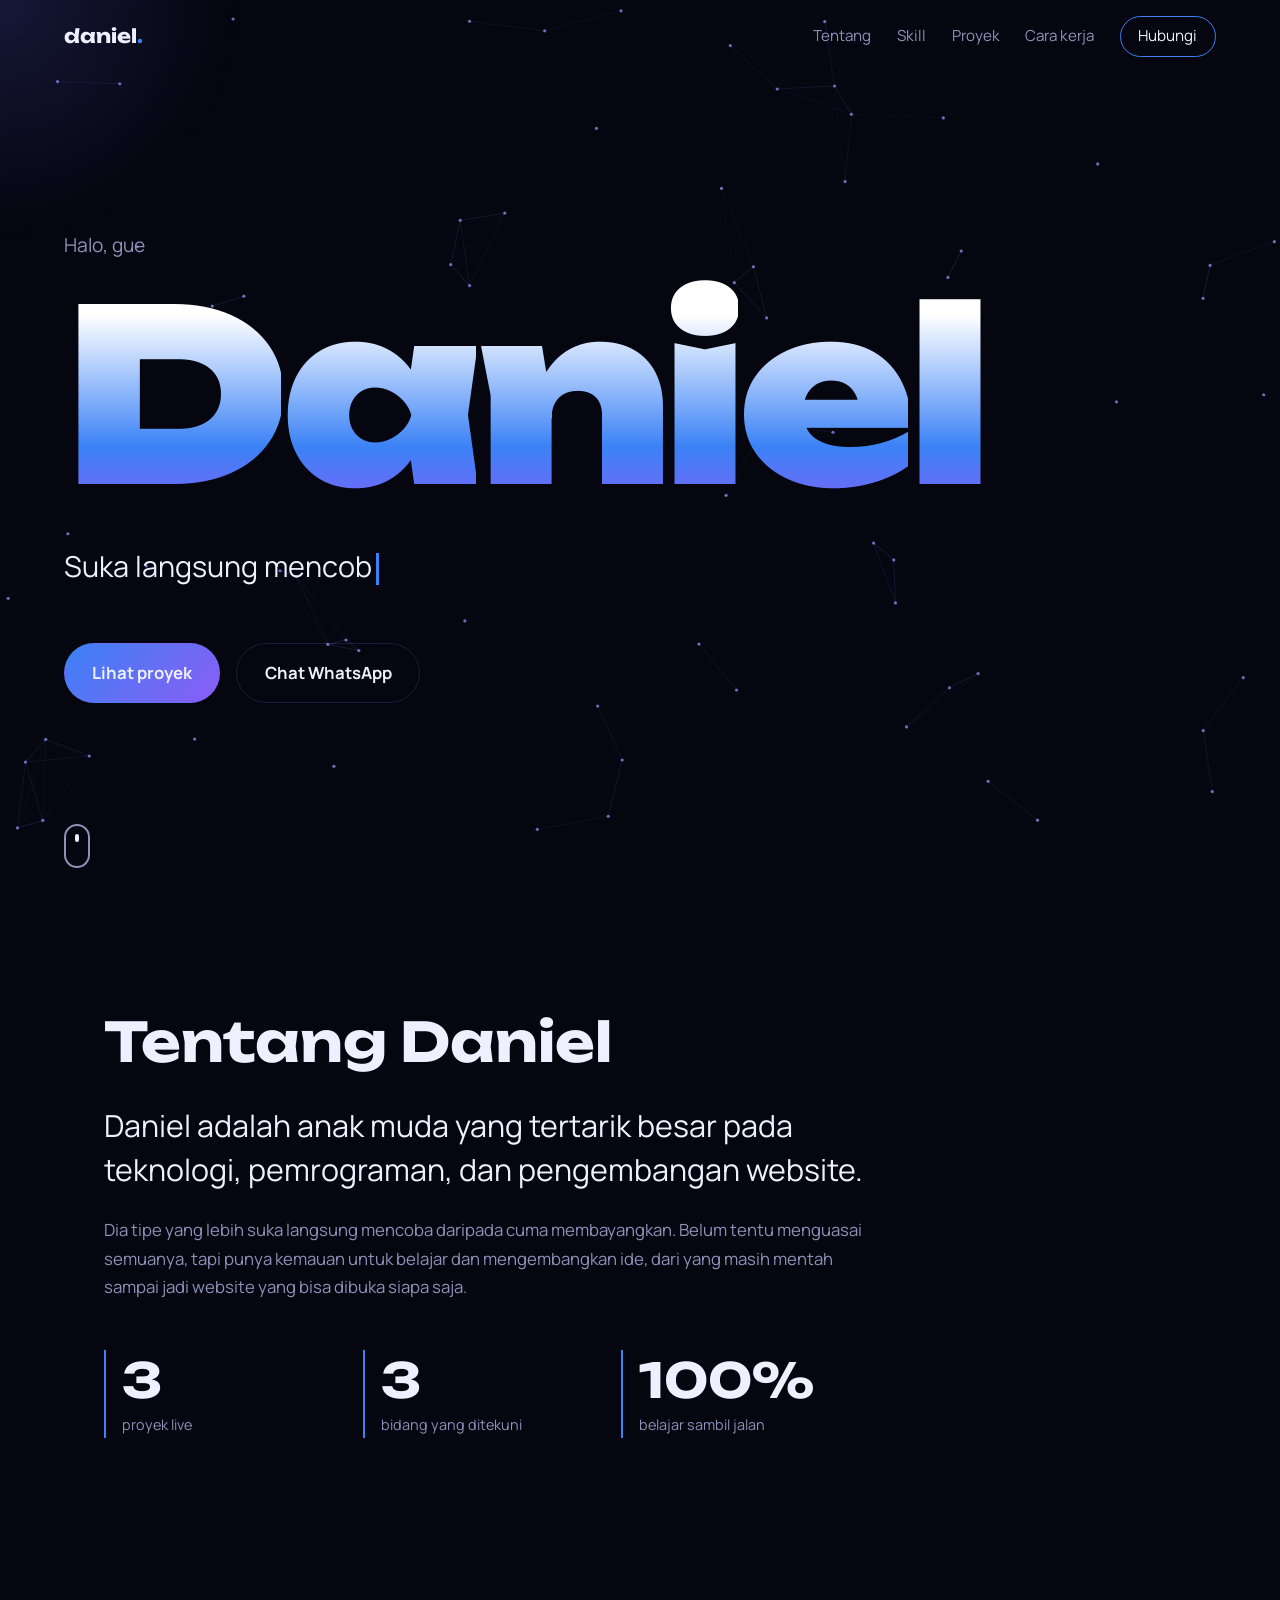
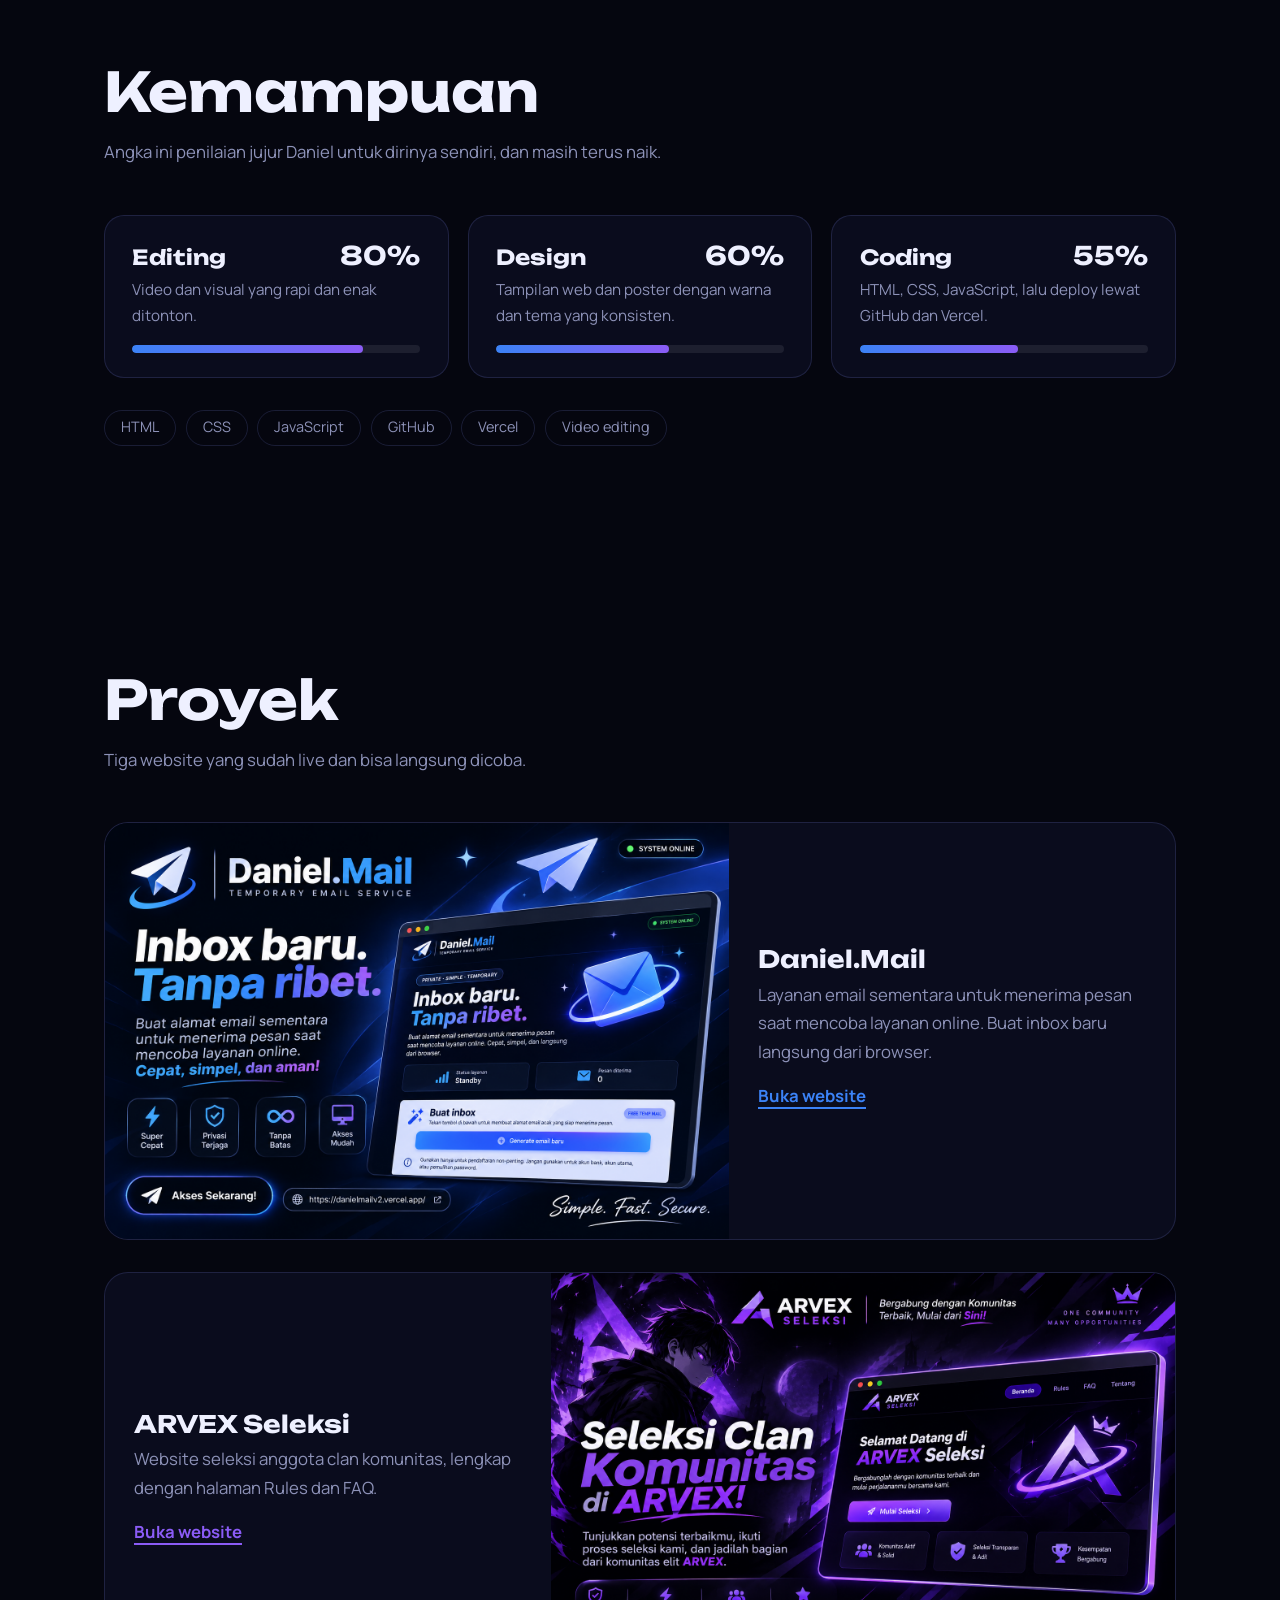
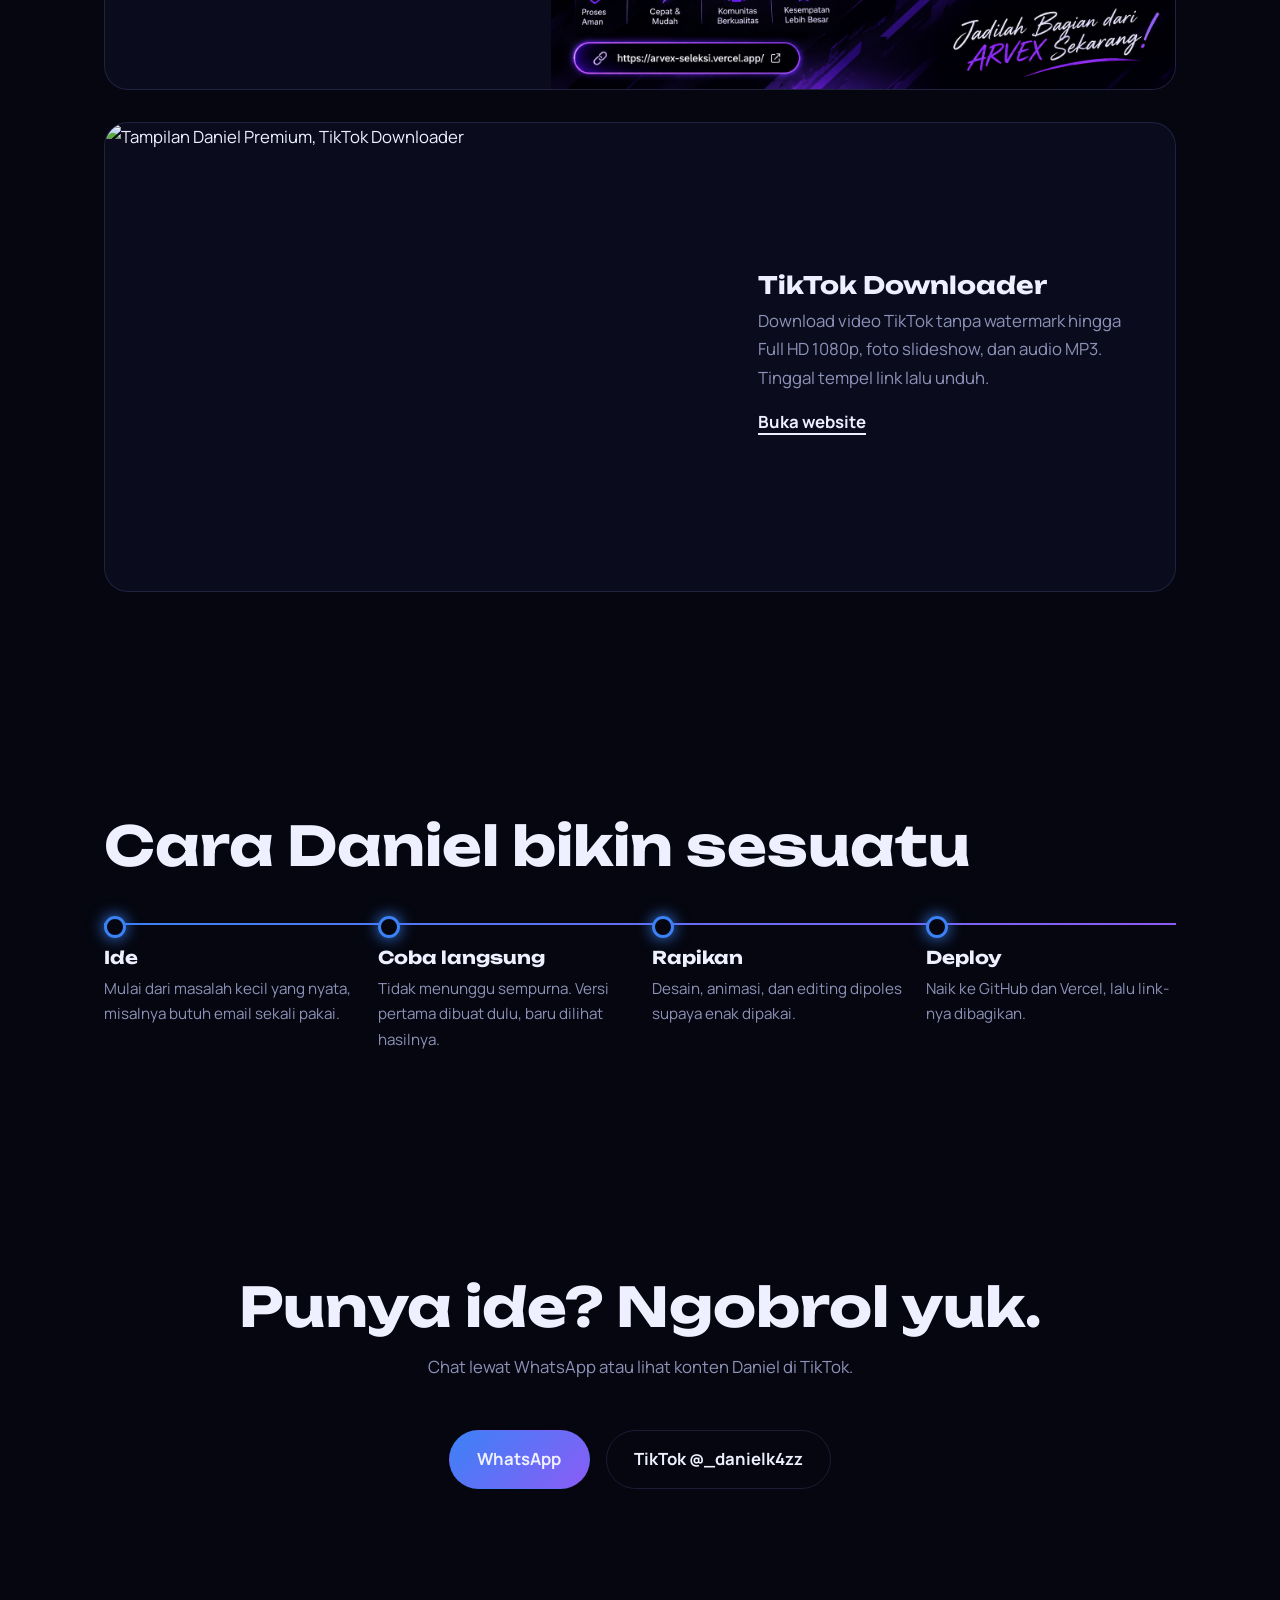
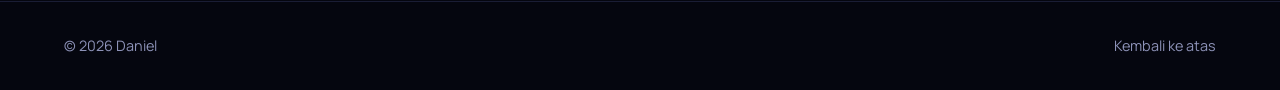
==== index.html @ d5d5d6d7 "Add files via upload" ====
<!DOCTYPE html>
<html lang="id">
<head>
<meta charset="UTF-8">
<meta name="viewport" content="width=device-width, initial-scale=1">
<title>Daniel — Portofolio Web</title>
<meta name="description" content="Portofolio Daniel: pelajar teknologi yang suka langsung mencoba. Proyek ARVEX Seleksi, Daniel.Mail, dan TikTok Downloader.">
<meta property="og:title" content="Daniel — Portofolio Web">
<meta property="og:image" content="daniel-mail.png">
<meta name="theme-color" content="#05060f">
<link rel="icon" href="data:image/svg+xml,<svg xmlns='http://www.w3.org/2000/svg' viewBox='0 0 100 100'><text y='.9em' font-size='90'>⚡</text></svg>">
<link rel="preconnect" href="https://fonts.googleapis.com">
<link rel="preconnect" href="https://fonts.gstatic.com" crossorigin>
<link href="https://fonts.googleapis.com/css2?family=Unbounded:wght@500;700;900&family=Manrope:wght@400;500;700&display=swap" rel="stylesheet">
<link rel="stylesheet" href="style.css">
</head>
<body>
<div id="loader"><span>D</span></div>
<div id="progress"></div>
<div id="glow"></div>
<canvas id="bg" aria-hidden="true"></canvas>

<header id="nav">
  <a href="#top" class="logo">daniel<b>.</b></a>
  <button id="menuBtn" aria-label="Buka menu" aria-expanded="false"><i></i><i></i></button>
  <nav id="menu">
    <a href="#tentang">Tentang</a>
    <a href="#skill">Skill</a>
    <a href="#proyek">Proyek</a>
    <a href="#cara">Cara kerja</a>
    <a href="#kontak" class="pill">Hubungi</a>
  </nav>
</header>

<main id="top">
  <section class="hero">
    <p class="hello">Halo, gue</p>
    <h1 class="name" aria-label="Daniel"><span>D</span><span>a</span><span>n</span><span>i</span><span>e</span><span>l</span></h1>
    <p class="typed"><span id="typed"></span><em class="caret"></em></p>
    <div class="cta">
      <a href="#proyek" class="btn main">Lihat proyek</a>
      <a href="https://wa.me/6285199384842" class="btn ghost" target="_blank" rel="noopener">Chat WhatsApp</a>
    </div>
    <a href="#tentang" class="scroll" aria-label="Gulir ke bawah"><i></i></a>
  </section>

  <section id="tentang" class="sec">
    <h2 class="rv">Tentang Daniel</h2>
    <div class="about">
      <p class="rv big">Daniel adalah anak muda yang tertarik besar pada teknologi, pemrograman, dan pengembangan website.</p>
      <p class="rv">Dia tipe yang lebih suka langsung mencoba daripada cuma membayangkan. Belum tentu menguasai semuanya, tapi punya kemauan untuk belajar dan mengembangkan ide, dari yang masih mentah sampai jadi website yang bisa dibuka siapa saja.</p>
      <div class="stats rv">
        <div><b data-n="3">0</b><span>proyek live</span></div>
        <div><b data-n="3">0</b><span>bidang yang ditekuni</span></div>
        <div><b data-n="100" data-s="%">0</b><span>belajar sambil jalan</span></div>
      </div>
    </div>
  </section>

  <section id="skill" class="sec">
    <h2 class="rv">Kemampuan</h2>
    <p class="sub rv">Angka ini penilaian jujur Daniel untuk dirinya sendiri, dan masih terus naik.</p>
    <div class="skills">
      <div class="skill rv"><div><h3>Editing</h3><b data-n="80">0</b></div><p>Video dan visual yang rapi dan enak ditonton.</p><div class="bar"><i style="--w:80%"></i></div></div>
      <div class="skill rv"><div><h3>Design</h3><b data-n="60">0</b></div><p>Tampilan web dan poster dengan warna dan tema yang konsisten.</p><div class="bar"><i style="--w:60%"></i></div></div>
      <div class="skill rv"><div><h3>Coding</h3><b data-n="55">0</b></div><p>HTML, CSS, JavaScript, lalu deploy lewat GitHub dan Vercel.</p><div class="bar"><i style="--w:55%"></i></div></div>
    </div>
    <ul class="tags rv" aria-label="Alat yang dipakai"><li>HTML</li><li>CSS</li><li>JavaScript</li><li>GitHub</li><li>Vercel</li><li>Video editing</li></ul>
  </section>

  <section id="proyek" class="sec">
    <h2 class="rv">Proyek</h2>
    <p class="sub rv">Tiga website yang sudah live dan bisa langsung dicoba.</p>
    <div class="projects">
      <a class="card rv blue" href="https://danielmailv2.vercel.app/" target="_blank" rel="noopener">
        <div class="imgw"><img src="daniel-mail.png" alt="Tampilan Daniel.Mail, layanan email sementara" loading="lazy" width="1536" height="1024"></div>
        <div class="info"><h3>Daniel.Mail</h3><p>Layanan email sementara untuk menerima pesan saat mencoba layanan online. Buat inbox baru langsung dari browser.</p><span>Buka website</span></div>
      </a>
      <a class="card rv violet" href="https://arvex-seleksi.vercel.app/" target="_blank" rel="noopener">
        <div class="imgw"><img src="arvex-seleksi.png" alt="Tampilan ARVEX Seleksi, seleksi clan komunitas" loading="lazy" width="1536" height="1024"></div>
        <div class="info"><h3>ARVEX Seleksi</h3><p>Website seleksi anggota clan komunitas, lengkap dengan halaman Rules dan FAQ.</p><span>Buka website</span></div>
      </a>
      <a class="card rv pink" href="https://tiktok-download-green.vercel.app" target="_blank" rel="noopener">
        <div class="imgw"><img src="tiktok-downloader.png" alt="Tampilan Daniel Premium, TikTok Downloader" loading="lazy" width="1448" height="1086"></div>
        <div class="info"><h3>TikTok Downloader</h3><p>Download video TikTok tanpa watermark hingga Full HD 1080p, foto slideshow, dan audio MP3. Tinggal tempel link lalu unduh.</p><span>Buka website</span></div>
      </a>
    </div>
  </section>

  <section id="cara" class="sec">
    <h2 class="rv">Cara Daniel bikin sesuatu</h2>
    <ol class="steps">
      <li class="rv"><h3>Ide</h3><p>Mulai dari masalah kecil yang nyata, misalnya butuh email sekali pakai.</p></li>
      <li class="rv"><h3>Coba langsung</h3><p>Tidak menunggu sempurna. Versi pertama dibuat dulu, baru dilihat hasilnya.</p></li>
      <li class="rv"><h3>Rapikan</h3><p>Desain, animasi, dan editing dipoles supaya enak dipakai.</p></li>
      <li class="rv"><h3>Deploy</h3><p>Naik ke GitHub dan Vercel, lalu link-nya dibagikan.</p></li>
    </ol>
  </section>

  <section id="kontak" class="sec contact">
    <h2 class="rv">Punya ide? Ngobrol yuk.</h2>
    <p class="sub rv">Chat lewat WhatsApp atau lihat konten Daniel di TikTok.</p>
    <div class="cta rv">
      <a href="https://wa.me/6285199384842" class="btn main" target="_blank" rel="noopener">WhatsApp</a>
      <a href="https://www.tiktok.com/@_danielk4zz?_r=1&_t=ZS-9B2mrF50w68" class="btn ghost" target="_blank" rel="noopener">TikTok @_danielk4zz</a>
    </div>
  </section>
</main>

<footer><span>© <span id="yr"></span> Daniel</span><a href="#top">Kembali ke atas</a></footer>
<script src="script.js"></script>
</body>
</html>
---- style.css ----
:root{--bg:#05060f;--ink:#eef0ff;--mute:#8d92b8;--blue:#3b82f6;--violet:#8b5cf6;--line:rgba(140,150,255,.16);--card:rgba(14,16,36,.7)}
*{box-sizing:border-box;margin:0;padding:0}
html{scroll-behavior:smooth;scroll-padding-top:80px}
body{background:var(--bg);color:var(--ink);font:400 1.05rem/1.7 Manrope,system-ui,sans-serif;overflow-x:hidden}
a{color:inherit;text-decoration:none}
h1,h2,h3{font-family:Unbounded,sans-serif;line-height:1.1}
:focus-visible{outline:2px solid var(--blue);outline-offset:3px}
#bg{position:fixed;inset:0;z-index:-1;width:100%;height:100%}
#glow{position:fixed;width:520px;height:520px;left:0;top:0;margin:-260px 0 0 -260px;border-radius:50%;background:radial-gradient(circle,rgba(99,102,241,.18),transparent 65%);pointer-events:none;z-index:0;transition:transform .15s ease-out}
#progress{position:fixed;top:0;left:0;height:3px;width:0;background:linear-gradient(90deg,var(--blue),var(--violet));z-index:100}
#loader{position:fixed;inset:0;background:var(--bg);display:grid;place-items:center;z-index:200;transition:opacity .6s .5s,visibility .6s .5s}
#loader span{font:900 4rem Unbounded;background:linear-gradient(135deg,var(--blue),var(--violet));-webkit-background-clip:text;background-clip:text;color:transparent;animation:pulse .9s ease-in-out infinite alternate}
body.ready #loader{opacity:0;visibility:hidden}
@keyframes pulse{to{transform:scale(1.25);filter:brightness(1.4)}}

#nav{position:fixed;top:0;left:0;right:0;z-index:50;display:flex;justify-content:space-between;align-items:center;padding:1rem 5vw;transition:background .3s,backdrop-filter .3s}
#nav.solid{background:rgba(5,6,15,.75);backdrop-filter:blur(14px);border-bottom:1px solid var(--line)}
.logo{font:700 1.2rem Unbounded}.logo b{color:var(--blue)}
#menu{display:flex;gap:1.6rem;align-items:center;font-size:.95rem;color:var(--mute)}
#menu a:hover{color:var(--ink)}
.pill{border:1px solid var(--blue);color:var(--ink);padding:.4rem 1.1rem;border-radius:99px;transition:background .25s}
.pill:hover{background:var(--blue)}
#menuBtn{display:none;background:none;border:0;width:40px;height:40px;position:relative;cursor:pointer}
#menuBtn i{position:absolute;left:8px;right:8px;height:2px;background:var(--ink);transition:transform .3s}
#menuBtn i:first-child{top:15px}#menuBtn i:last-child{top:23px}
#menuBtn[aria-expanded=true] i:first-child{transform:translateY(4px) rotate(45deg)}
#menuBtn[aria-expanded=true] i:last-child{transform:translateY(-4px) rotate(-45deg)}

.hero{min-height:100svh;display:flex;flex-direction:column;justify-content:center;padding:6rem 5vw 4rem;position:relative}
.hello{color:var(--mute);font-size:1.2rem}
.name{font-size:clamp(4rem,19vw,15rem);font-weight:900;letter-spacing:-.04em;display:flex;flex-wrap:wrap}
.name span{display:inline-block;background:linear-gradient(180deg,#fff 20%,var(--blue) 70%,var(--violet));-webkit-background-clip:text;background-clip:text;color:transparent;transform:translateY(110%) rotate(8deg);opacity:0;transition:transform .9s cubic-bezier(.2,.9,.2,1),opacity .9s,filter .3s}
body.ready .name span{transform:none;opacity:1}
body.ready .name span:nth-child(2){transition-delay:.08s}body.ready .name span:nth-child(3){transition-delay:.16s}
body.ready .name span:nth-child(4){transition-delay:.24s}body.ready .name span:nth-child(5){transition-delay:.32s}body.ready .name span:nth-child(6){transition-delay:.4s}
.name span:hover{transform:translateY(-.08em) skewX(-6deg)!important;filter:brightness(1.3);transition-delay:0s!important;transition-duration:.25s}
.typed{font-size:clamp(1.1rem,2.6vw,1.8rem);margin-top:1rem;min-height:2.4em}
.caret{display:inline-block;width:3px;height:1.1em;background:var(--blue);margin-left:4px;vertical-align:middle;animation:blink 1s steps(1) infinite}
@keyframes blink{50%{opacity:0}}
.cta{display:flex;flex-wrap:wrap;gap:1rem;margin-top:2rem}
.btn{padding:.9rem 1.7rem;border-radius:99px;font-weight:700;transition:transform .2s,box-shadow .3s,background .3s;border:1px solid var(--line)}
.btn.main{background:linear-gradient(135deg,var(--blue),var(--violet));border-color:transparent}
.btn.main:hover{box-shadow:0 0 38px rgba(99,102,241,.6)}
.btn.ghost:hover{background:rgba(255,255,255,.08)}
.btn:hover{transform:translateY(-3px)}
.scroll{position:absolute;bottom:2rem;left:5vw;width:26px;height:44px;border:2px solid var(--mute);border-radius:14px}
.scroll i{position:absolute;left:50%;top:8px;width:4px;height:8px;margin-left:-2px;background:var(--ink);border-radius:2px;animation:drop 1.6s infinite}
@keyframes drop{0%{opacity:0;transform:translateY(0)}30%{opacity:1}100%{opacity:0;transform:translateY(16px)}}

.sec{padding:7rem 5vw;max-width:1200px;margin:auto;position:relative;z-index:1}
.sec h2{font-size:clamp(1.8rem,5vw,3.4rem);margin-bottom:1rem}
.sub{color:var(--mute);margin-bottom:3rem;max-width:56ch}
.about{display:grid;gap:1.5rem;max-width:760px;margin-top:2rem;color:var(--mute)}
.about .big{font-size:clamp(1.3rem,3vw,1.9rem);color:var(--ink);line-height:1.45}
.stats{display:grid;grid-template-columns:repeat(3,1fr);gap:1rem;margin-top:1.5rem}
.stats div{border-left:2px solid var(--blue);padding-left:1rem}
.stats b{display:block;font:700 clamp(1.8rem,5vw,3rem) Unbounded;color:var(--ink)}
.stats span{font-size:.9rem}

.skills{display:grid;gap:1.2rem}
.skill{background:var(--card);border:1px solid var(--line);border-radius:20px;padding:1.5rem 1.7rem}
.skill>div:first-child{display:flex;justify-content:space-between;align-items:baseline}
.skill h3{font-size:1.3rem}
.skill b{font:700 1.6rem Unbounded}.skill b::after{content:"%"}
.skill p{color:var(--mute);margin:.4rem 0 1rem;font-size:.95rem}
.bar{height:8px;background:rgba(255,255,255,.08);border-radius:9px;overflow:hidden}
.bar i{display:block;height:100%;width:0;border-radius:9px;background:linear-gradient(90deg,var(--blue),var(--violet));transition:width 1.6s cubic-bezier(.2,.8,.2,1) .2s}
.in .bar i{width:var(--w)}
.tags{list-style:none;display:flex;flex-wrap:wrap;gap:.6rem;margin-top:2rem}
.tags li{border:1px solid var(--line);border-radius:99px;padding:.3rem 1rem;font-size:.9rem;color:var(--mute);transition:.25s}
.tags li:hover{color:var(--ink);border-color:var(--blue);transform:translateY(-3px)}

.projects{display:grid;gap:2rem}
.card{display:grid;border-radius:24px;overflow:hidden;background:var(--card);border:1px solid var(--line);transition:transform .15s ease-out,box-shadow .4s,border-color .4s;transform-style:preserve-3d;will-change:transform}
.card.blue:hover{border-color:var(--blue);box-shadow:0 30px 80px -20px rgba(59,130,246,.55)}
.card.violet:hover{border-color:var(--violet);box-shadow:0 30px 80px -20px rgba(139,92,246,.6)}
.card img{width:100%;height:auto;display:block;transition:transform .8s}
.card:hover img{transform:scale(1.05)}
.card .imgw{overflow:hidden}
.info{padding:1.5rem 1.8rem 1.8rem}
.info h3{font-size:1.5rem;margin-bottom:.5rem}
.info p{color:var(--mute);margin-bottom:1rem}
.info span{font-weight:700;border-bottom:2px solid currentColor}
.card.blue .info span{color:var(--blue)}.card.violet .info span{color:var(--violet)}

.steps{list-style:none;display:grid;grid-template-columns:repeat(4,1fr);gap:1.5rem;margin-top:2.5rem;position:relative}
.steps::before{content:"";position:absolute;top:7px;left:0;right:0;height:2px;background:linear-gradient(90deg,var(--blue),var(--violet))}
.steps li{padding-top:2rem;position:relative}
.steps li::before{content:"";position:absolute;top:0;left:0;width:16px;height:16px;border-radius:50%;background:var(--bg);border:3px solid var(--blue);box-shadow:0 0 16px var(--blue)}
.steps h3{font-size:1.1rem;margin-bottom:.5rem}
.steps p{color:var(--mute);font-size:.95rem}

.contact{text-align:center}
.contact .sub{margin-inline:auto}
.contact .cta{justify-content:center}
footer{display:flex;justify-content:space-between;padding:2rem 5vw;border-top:1px solid var(--line);color:var(--mute);font-size:.9rem;position:relative;z-index:1}
footer a:hover{color:var(--ink)}

.rv{opacity:0;transform:translateY(36px);transition:opacity .8s,transform .8s cubic-bezier(.2,.8,.2,1)}
.rv.in{opacity:1;transform:none}

@media(min-width:800px){.card{grid-template-columns:1.4fr 1fr;align-items:center}.card:nth-child(even){grid-template-columns:1fr 1.4fr}.card:nth-child(even) .imgw{order:2}.skills{grid-template-columns:repeat(3,1fr)}}
@media(max-width:799px){
  #menuBtn{display:block}
  #menu{position:fixed;inset:0 0 0 30%;background:rgba(5,6,15,.97);flex-direction:column;justify-content:center;font-size:1.3rem;transform:translateX(100%);transition:transform .4s;border-left:1px solid var(--line)}
  #menu.open{transform:none}
  .steps{grid-template-columns:1fr;padding-left:1.8rem}.steps::before{top:0;bottom:0;left:7px;right:auto;width:2px;height:auto}
  .steps li{padding:0 0 1.5rem 1.2rem}.steps li::before{left:-1.8rem}
  .stats{grid-template-columns:1fr}
}
@media(hover:none){#glow{display:none}}
@media(prefers-reduced-motion:reduce){*{animation:none!important;transition-duration:.01ms!important;scroll-behavior:auto!important}.rv,.name span{opacity:1;transform:none}#loader{display:none}.bar i{width:var(--w)}}
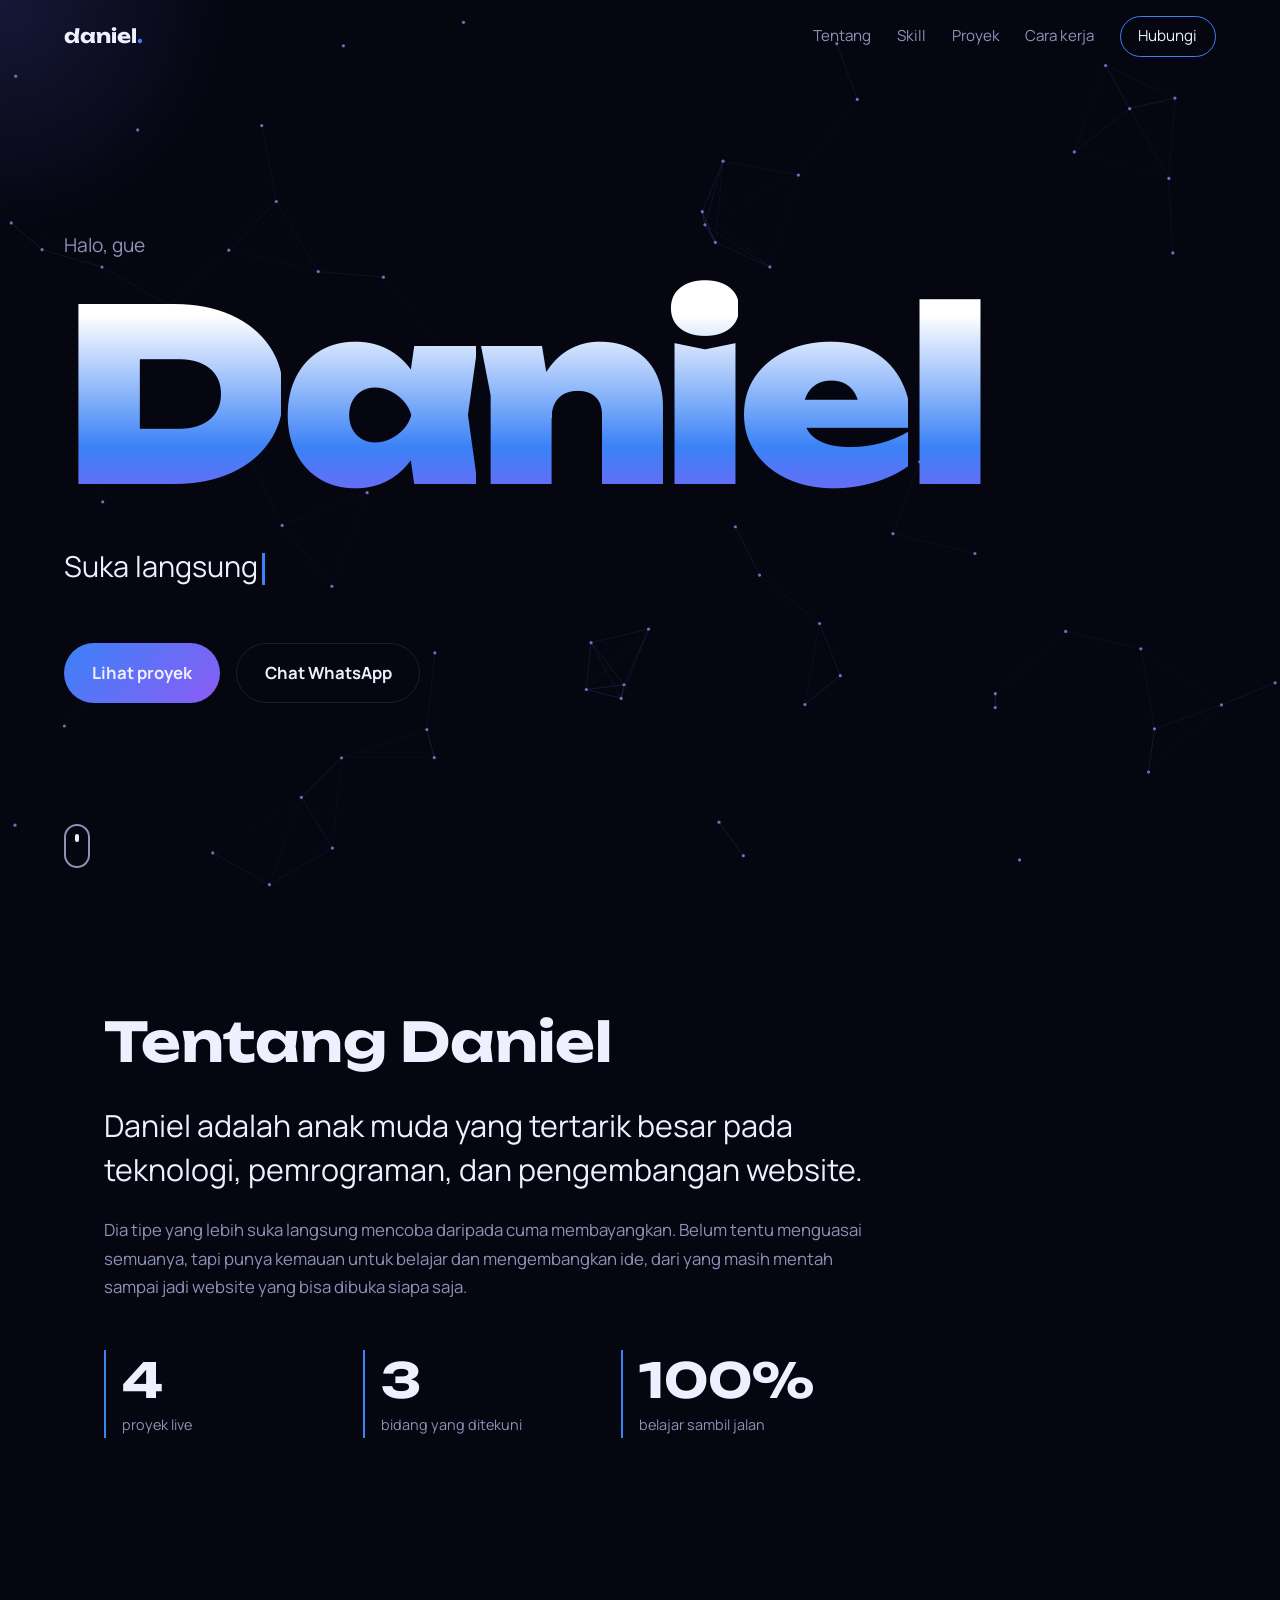
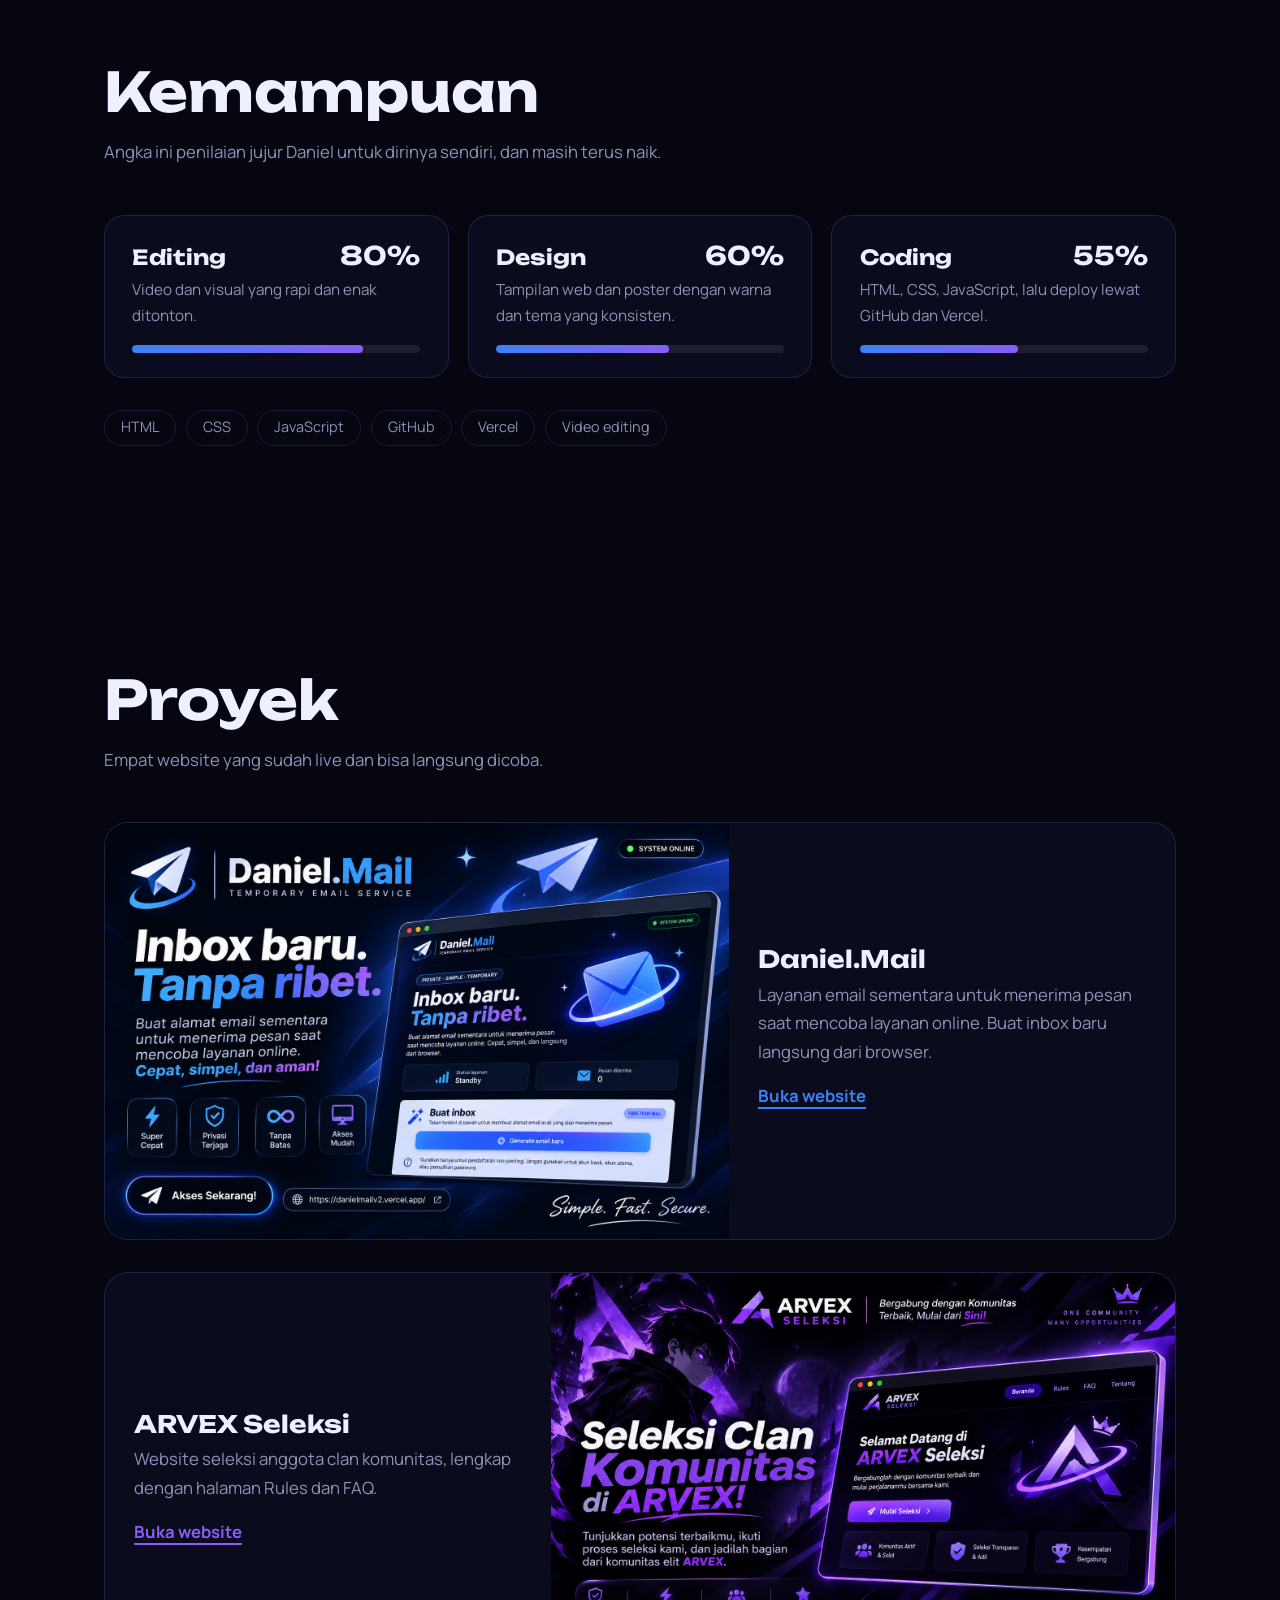
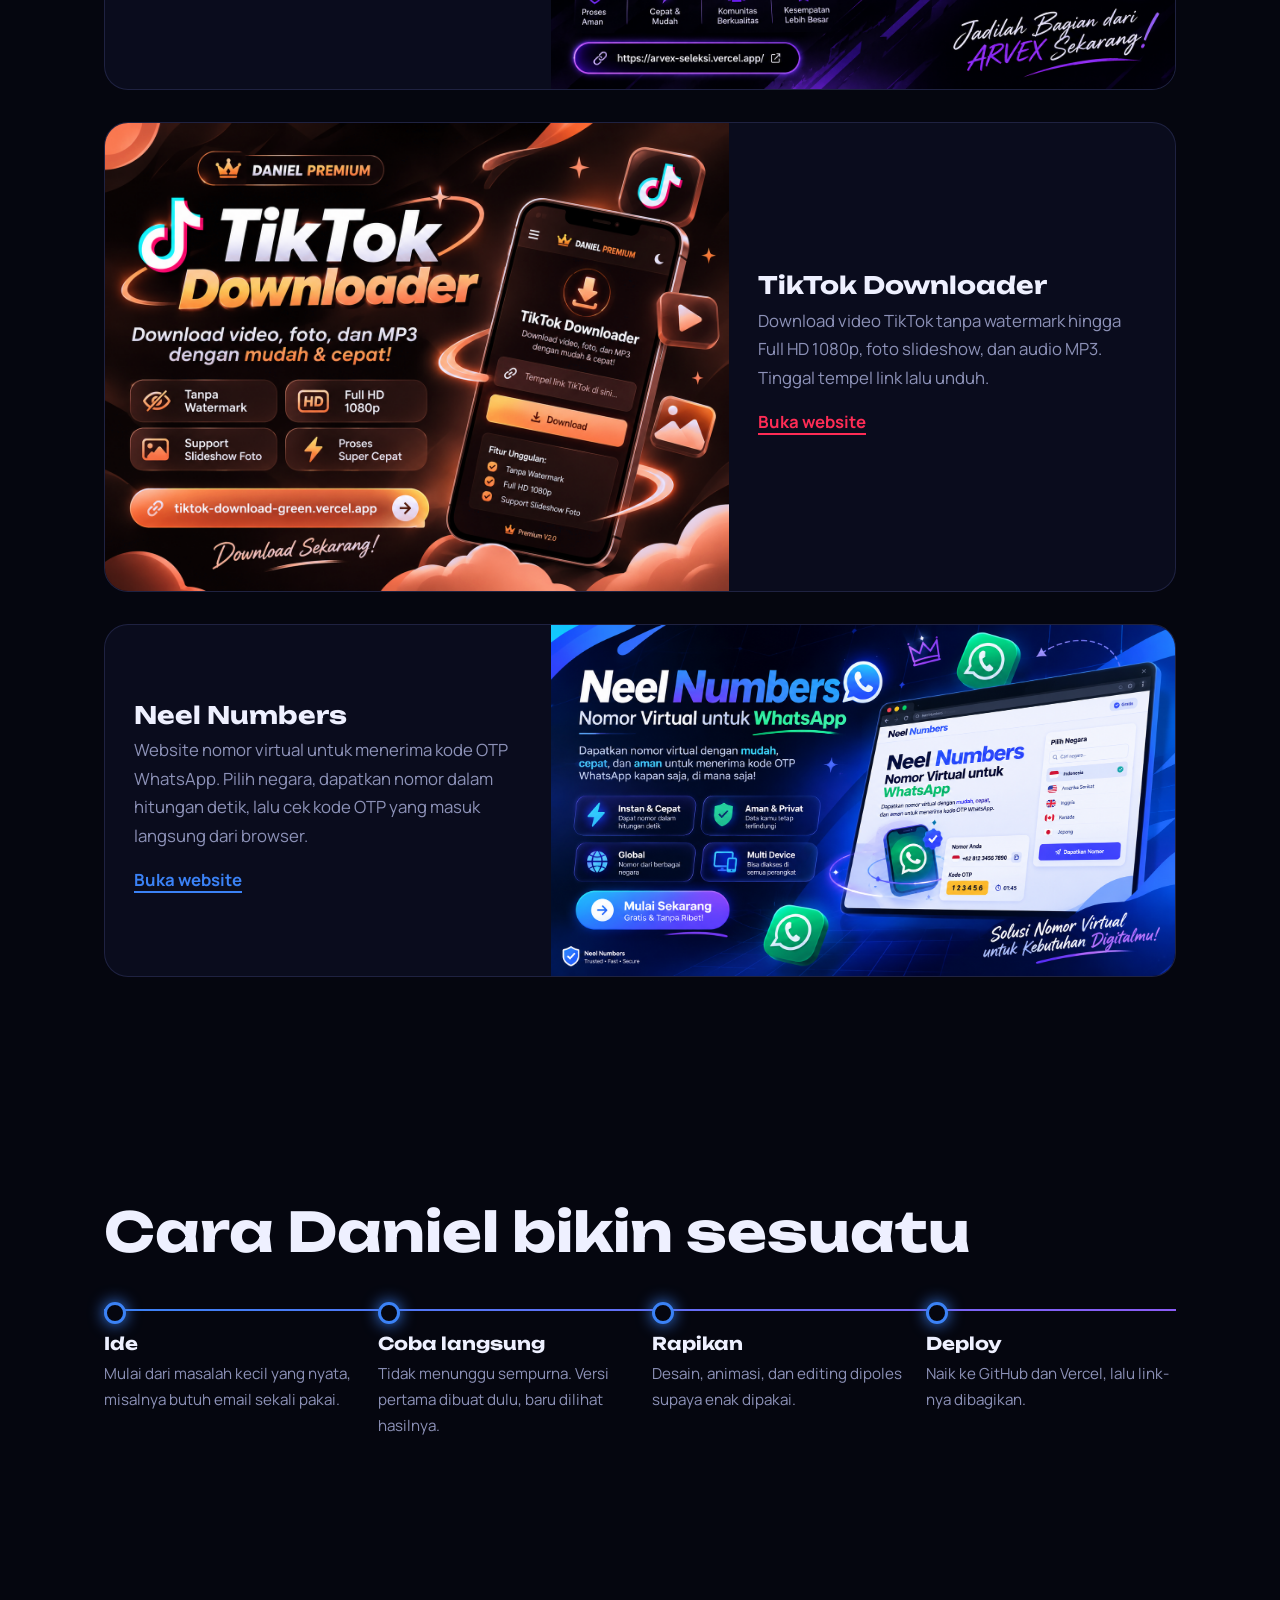
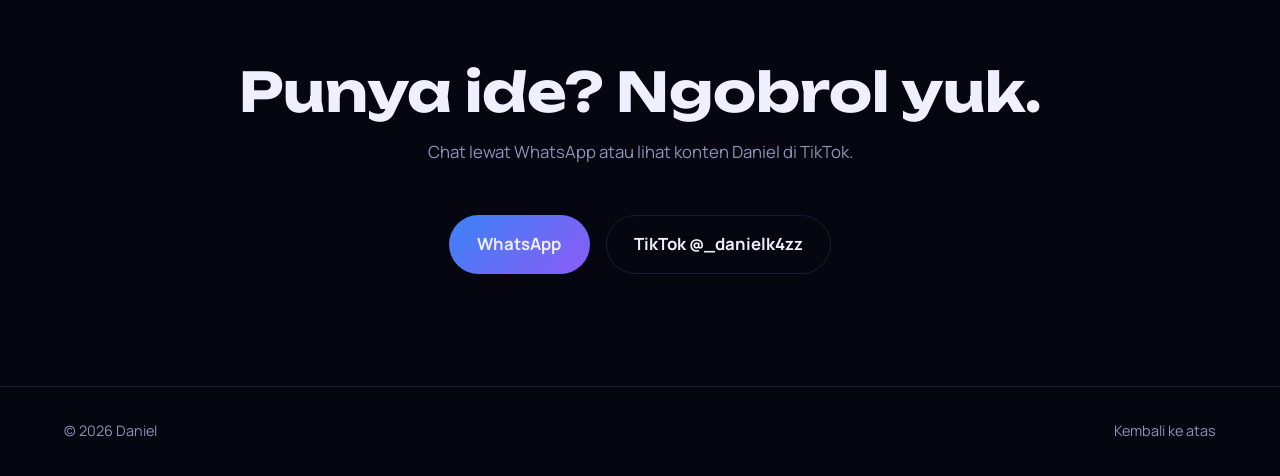
==== commit 3d83414e: "Add files via upload" ====
--- a/index.html
+++ b/index.html
@@ -4,7 +4,7 @@
 <meta charset="UTF-8">
 <meta name="viewport" content="width=device-width, initial-scale=1">
 <title>Daniel — Portofolio Web</title>
-<meta name="description" content="Portofolio Daniel: pelajar teknologi yang suka langsung mencoba. Proyek ARVEX Seleksi, Daniel.Mail, dan TikTok Downloader.">
+<meta name="description" content="Portofolio Daniel: pelajar teknologi yang suka langsung mencoba. Proyek ARVEX Seleksi, Daniel.Mail, TikTok Downloader, dan Neel Numbers.">
 <meta property="og:title" content="Daniel — Portofolio Web">
 <meta property="og:image" content="daniel-mail.png">
 <meta name="theme-color" content="#05060f">
@@ -50,7 +50,7 @@
       <p class="rv big">Daniel adalah anak muda yang tertarik besar pada teknologi, pemrograman, dan pengembangan website.</p>
       <p class="rv">Dia tipe yang lebih suka langsung mencoba daripada cuma membayangkan. Belum tentu menguasai semuanya, tapi punya kemauan untuk belajar dan mengembangkan ide, dari yang masih mentah sampai jadi website yang bisa dibuka siapa saja.</p>
       <div class="stats rv">
-        <div><b data-n="3">0</b><span>proyek live</span></div>
+        <div><b data-n="4">0</b><span>proyek live</span></div>
         <div><b data-n="3">0</b><span>bidang yang ditekuni</span></div>
         <div><b data-n="100" data-s="%">0</b><span>belajar sambil jalan</span></div>
       </div>
@@ -70,7 +70,7 @@
 
   <section id="proyek" class="sec">
     <h2 class="rv">Proyek</h2>
-    <p class="sub rv">Tiga website yang sudah live dan bisa langsung dicoba.</p>
+    <p class="sub rv">Empat website yang sudah live dan bisa langsung dicoba.</p>
     <div class="projects">
       <a class="card rv blue" href="https://danielmailv2.vercel.app/" target="_blank" rel="noopener">
         <div class="imgw"><img src="daniel-mail.png" alt="Tampilan Daniel.Mail, layanan email sementara" loading="lazy" width="1536" height="1024"></div>
@@ -83,6 +83,10 @@
       <a class="card rv pink" href="https://tiktok-download-green.vercel.app" target="_blank" rel="noopener">
         <div class="imgw"><img src="tiktok-downloader.png" alt="Tampilan Daniel Premium, TikTok Downloader" loading="lazy" width="1448" height="1086"></div>
         <div class="info"><h3>TikTok Downloader</h3><p>Download video TikTok tanpa watermark hingga Full HD 1080p, foto slideshow, dan audio MP3. Tinggal tempel link lalu unduh.</p><span>Buka website</span></div>
+      </a>
+      <a class="card rv blue" href="https://virtualnumber-six.vercel.app/" target="_blank" rel="noopener">
+        <div class="imgw"><img src="neel-numbers.png" alt="Tampilan Neel Numbers, nomor virtual untuk WhatsApp" loading="lazy" width="1672" height="941"></div>
+        <div class="info"><h3>Neel Numbers</h3><p>Website nomor virtual untuk menerima kode OTP WhatsApp. Pilih negara, dapatkan nomor dalam hitungan detik, lalu cek kode OTP yang masuk langsung dari browser.</p><span>Buka website</span></div>
       </a>
     </div>
   </section>
--- a/style.css
+++ b/style.css
@@ -73,6 +73,7 @@
 .projects{display:grid;gap:2rem}
 .card{display:grid;border-radius:24px;overflow:hidden;background:var(--card);border:1px solid var(--line);transition:transform .15s ease-out,box-shadow .4s,border-color .4s;transform-style:preserve-3d;will-change:transform}
 .card.blue:hover{border-color:var(--blue);box-shadow:0 30px 80px -20px rgba(59,130,246,.55)}
+.card.pink:hover{border-color:#fe2c55;box-shadow:0 30px 80px -20px rgba(254,44,85,.45)}
 .card.violet:hover{border-color:var(--violet);box-shadow:0 30px 80px -20px rgba(139,92,246,.6)}
 .card img{width:100%;height:auto;display:block;transition:transform .8s}
 .card:hover img{transform:scale(1.05)}
@@ -81,7 +82,7 @@
 .info h3{font-size:1.5rem;margin-bottom:.5rem}
 .info p{color:var(--mute);margin-bottom:1rem}
 .info span{font-weight:700;border-bottom:2px solid currentColor}
-.card.blue .info span{color:var(--blue)}.card.violet .info span{color:var(--violet)}
+.card.pink .info span{color:#fe2c55}.card.blue .info span{color:var(--blue)}.card.violet .info span{color:var(--violet)}
 
 .steps{list-style:none;display:grid;grid-template-columns:repeat(4,1fr);gap:1.5rem;margin-top:2.5rem;position:relative}
 .steps::before{content:"";position:absolute;top:7px;left:0;right:0;height:2px;background:linear-gradient(90deg,var(--blue),var(--violet))}
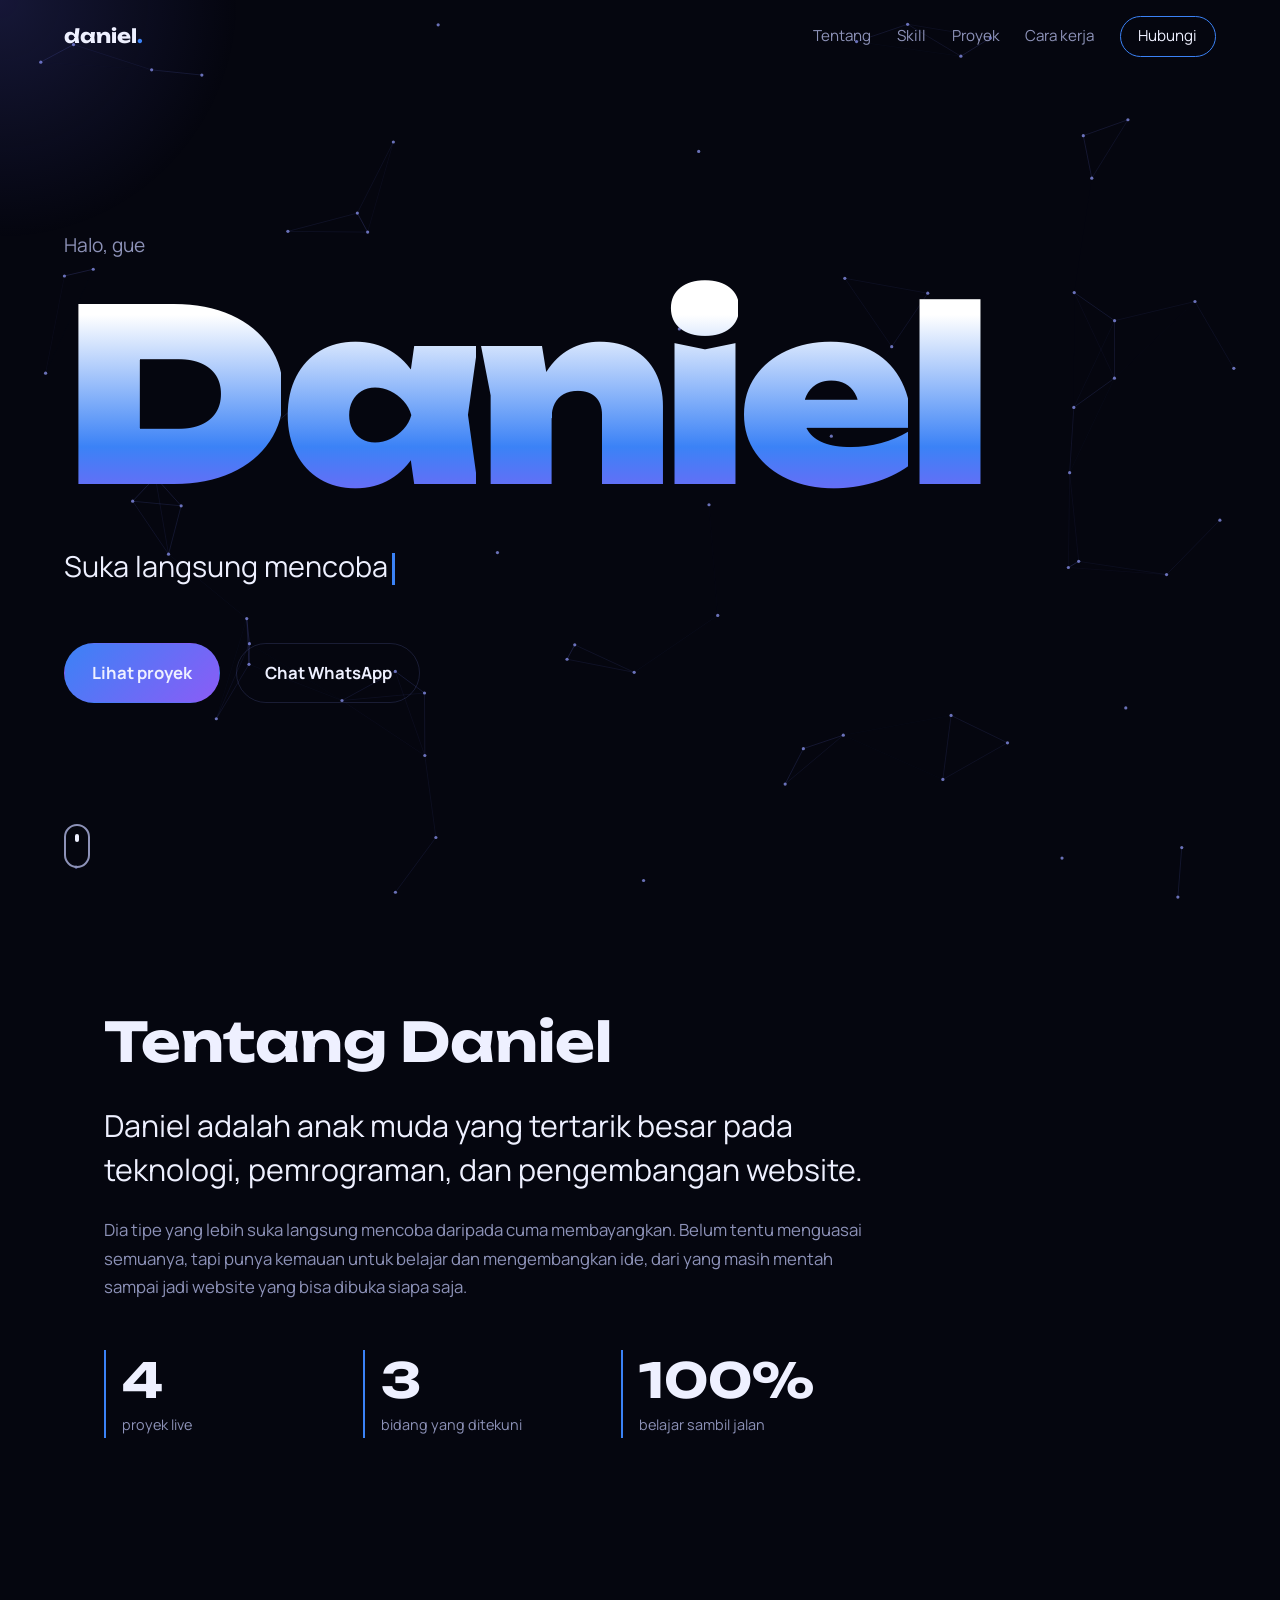
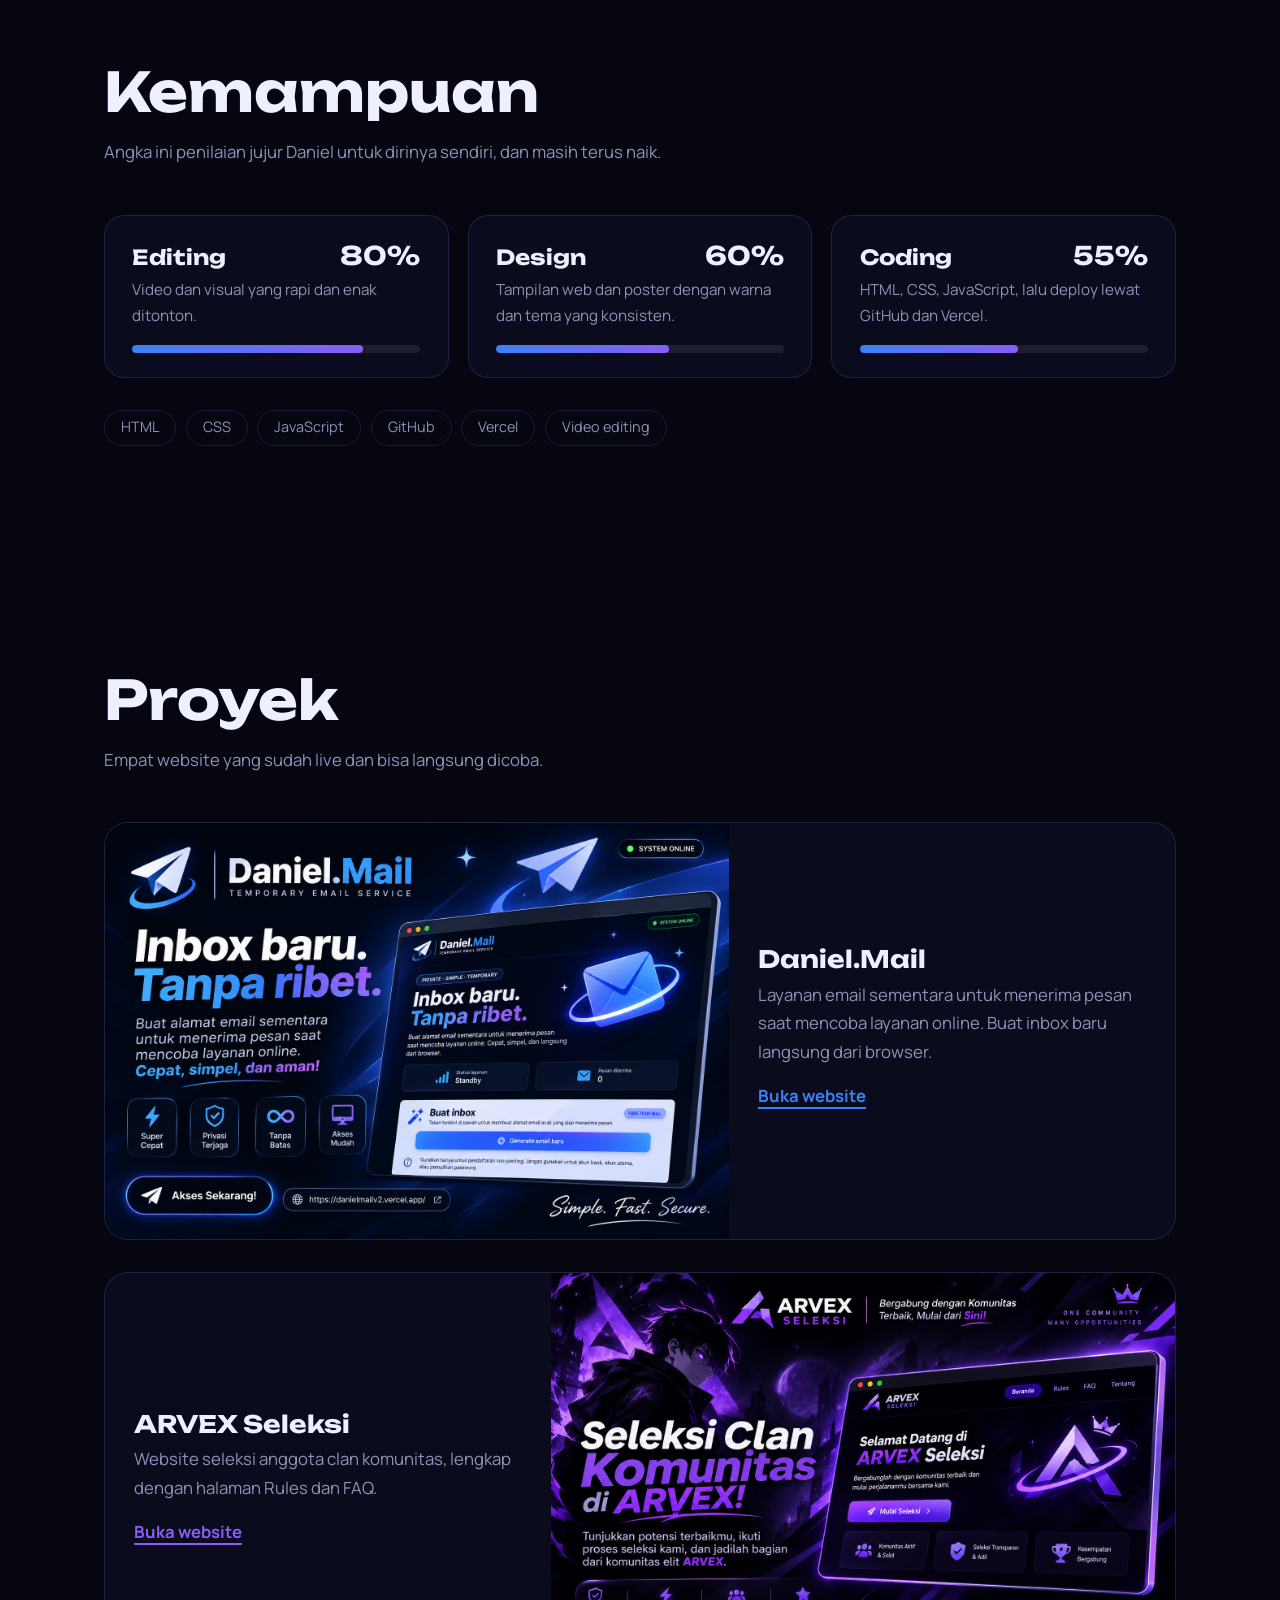
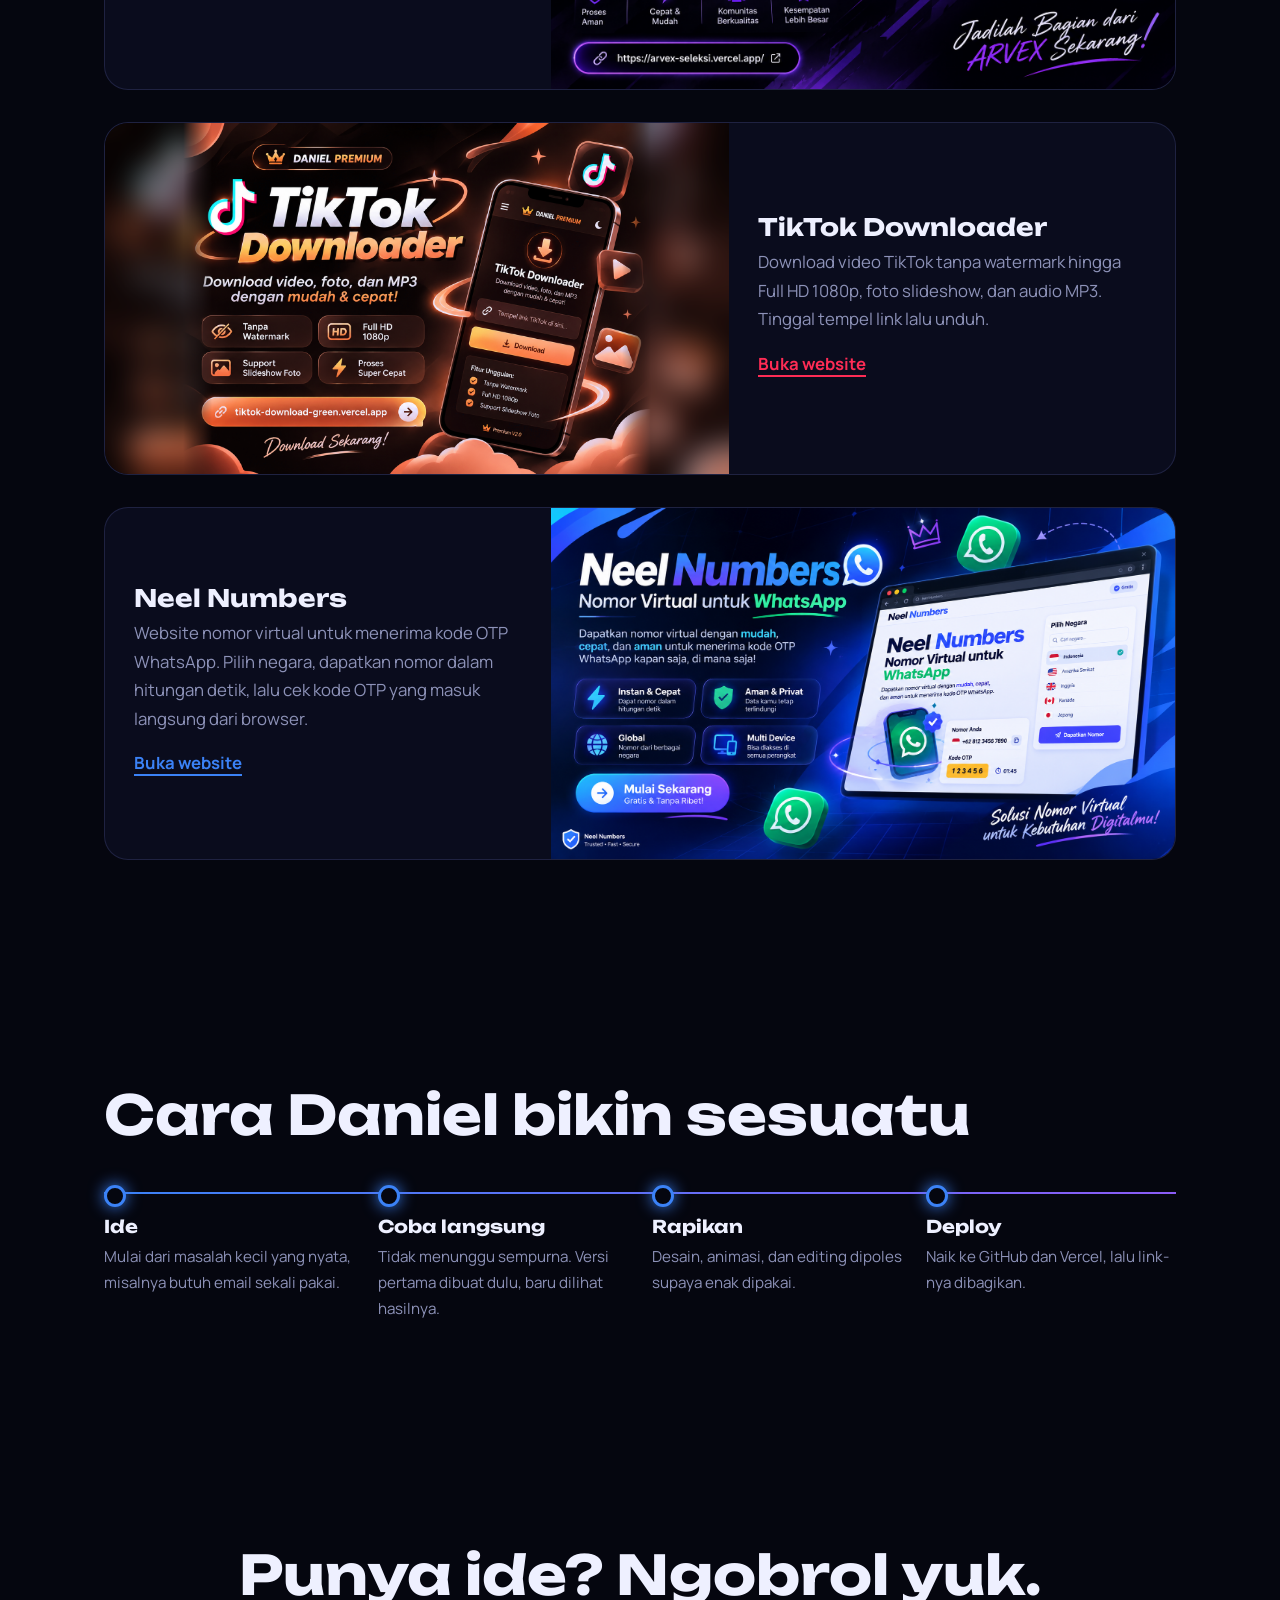
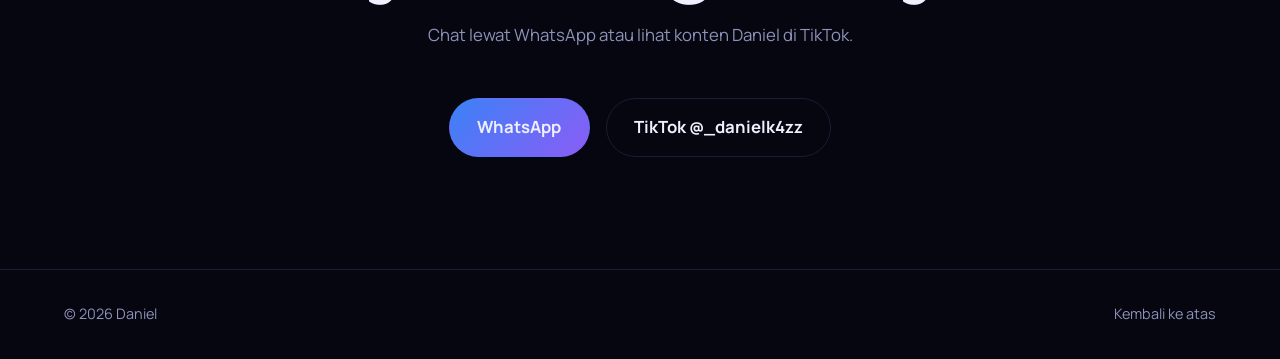
==== commit 593dd4ad: "Add files via upload" ====
--- a/index.html
+++ b/index.html
@@ -81,7 +81,7 @@
         <div class="info"><h3>ARVEX Seleksi</h3><p>Website seleksi anggota clan komunitas, lengkap dengan halaman Rules dan FAQ.</p><span>Buka website</span></div>
       </a>
       <a class="card rv pink" href="https://tiktok-download-green.vercel.app" target="_blank" rel="noopener">
-        <div class="imgw"><img src="tiktok-downloader.png" alt="Tampilan Daniel Premium, TikTok Downloader" loading="lazy" width="1448" height="1086"></div>
+        <div class="imgw"><img src="tiktok-downloader.png" alt="Tampilan Daniel Premium, TikTok Downloader" loading="lazy" width="1920" height="1080"></div>
         <div class="info"><h3>TikTok Downloader</h3><p>Download video TikTok tanpa watermark hingga Full HD 1080p, foto slideshow, dan audio MP3. Tinggal tempel link lalu unduh.</p><span>Buka website</span></div>
       </a>
       <a class="card rv blue" href="https://virtualnumber-six.vercel.app/" target="_blank" rel="noopener">
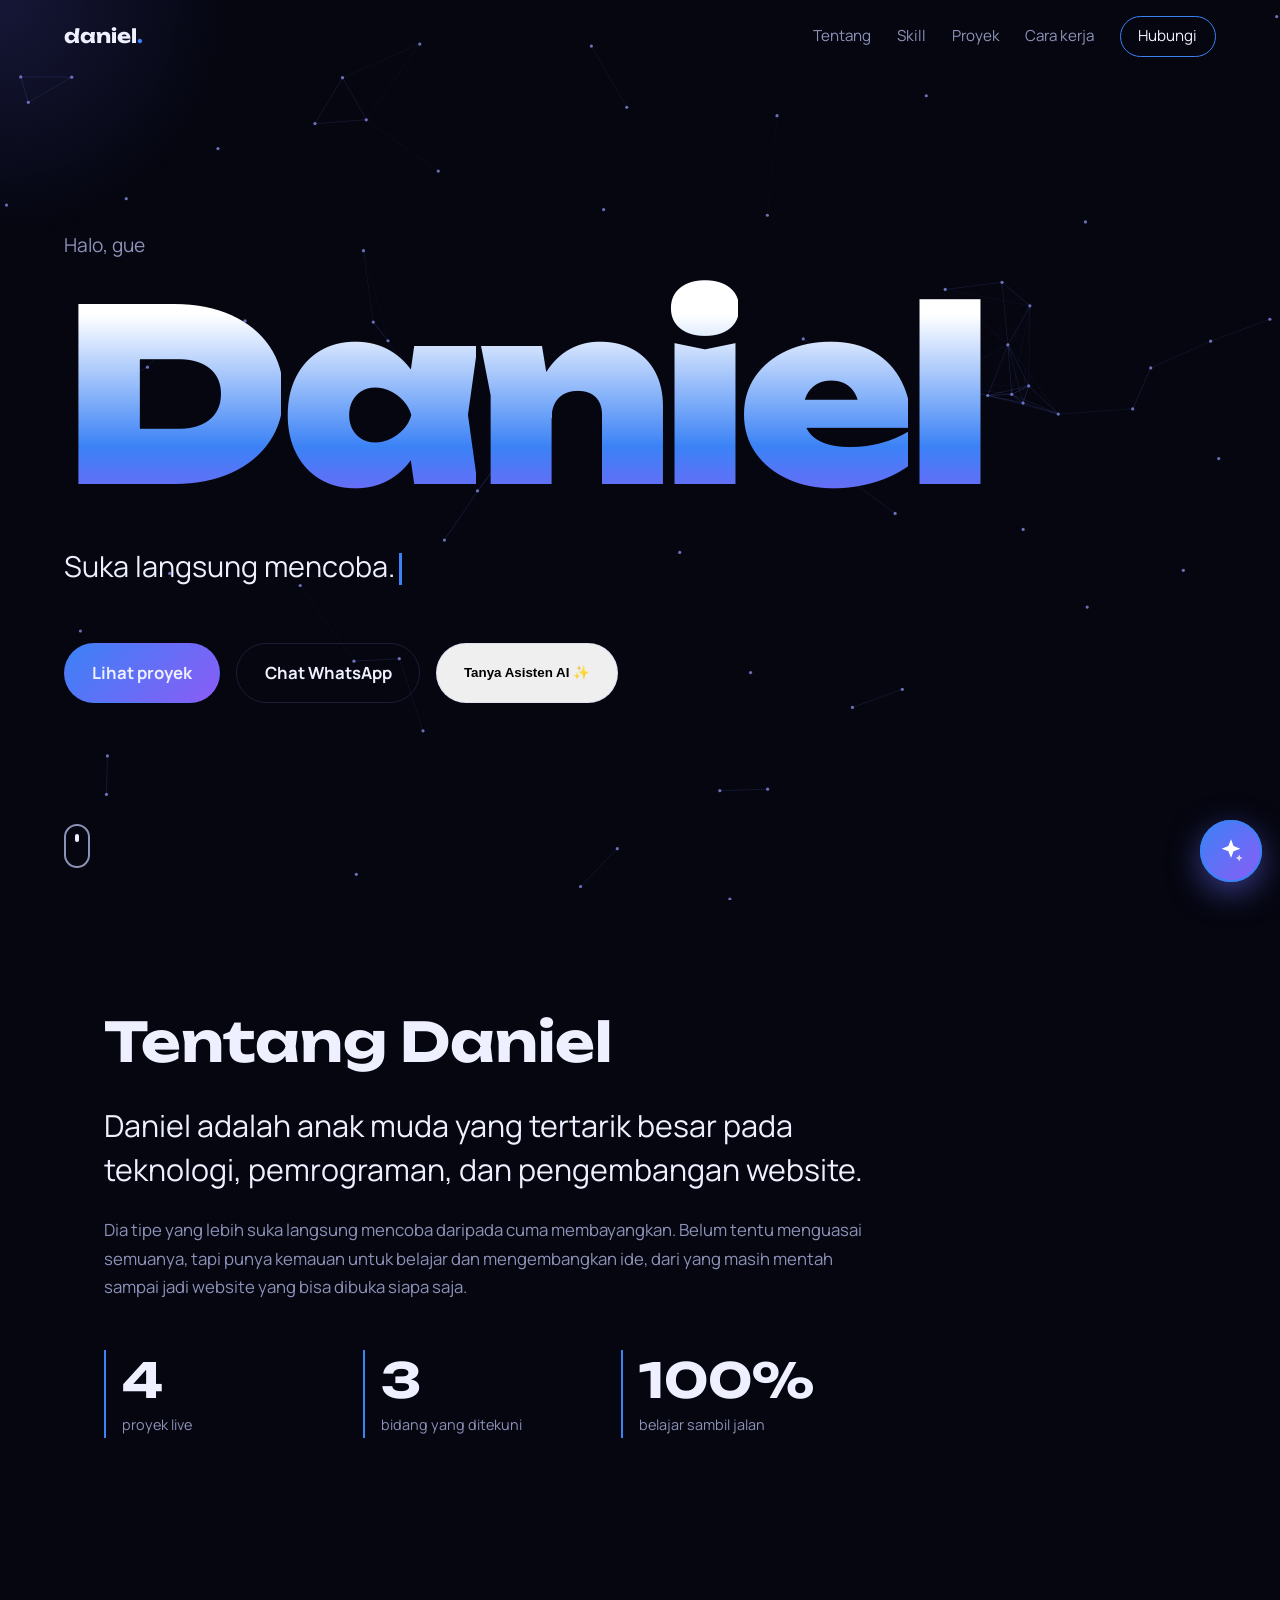
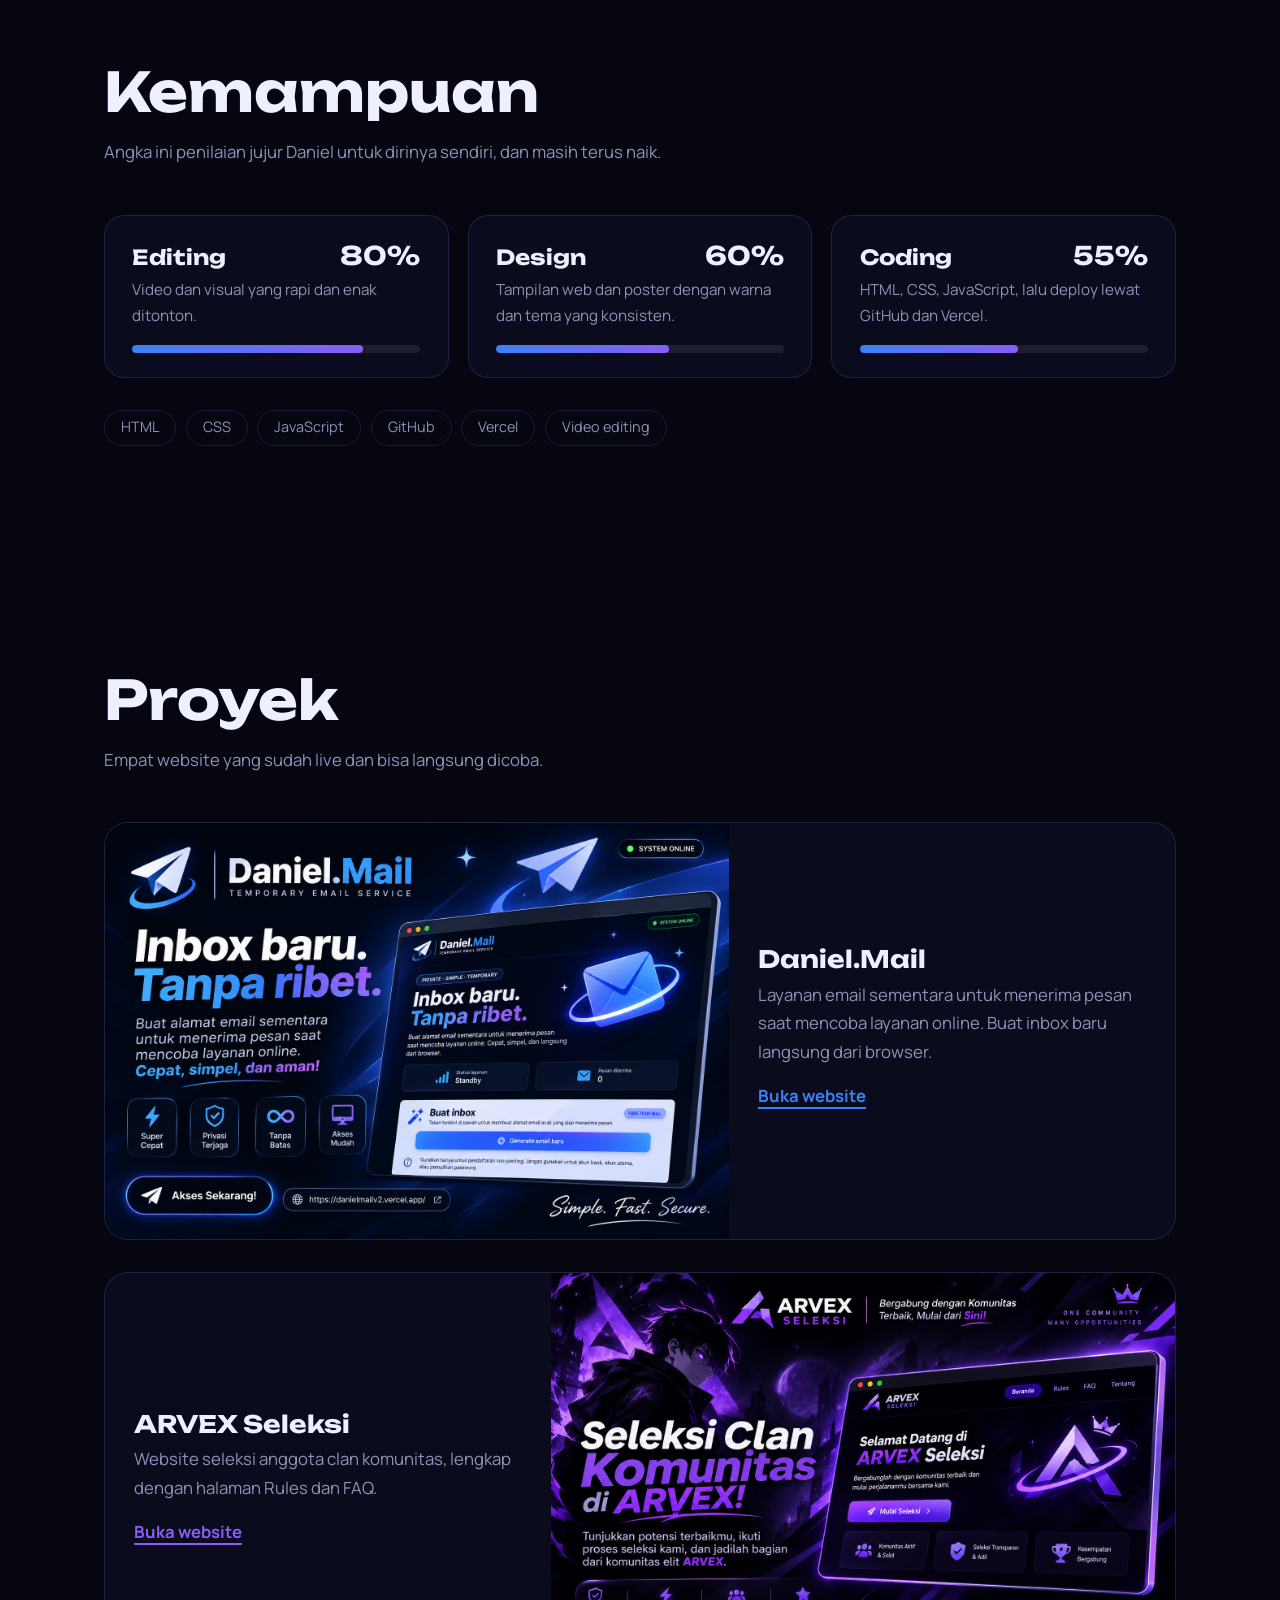
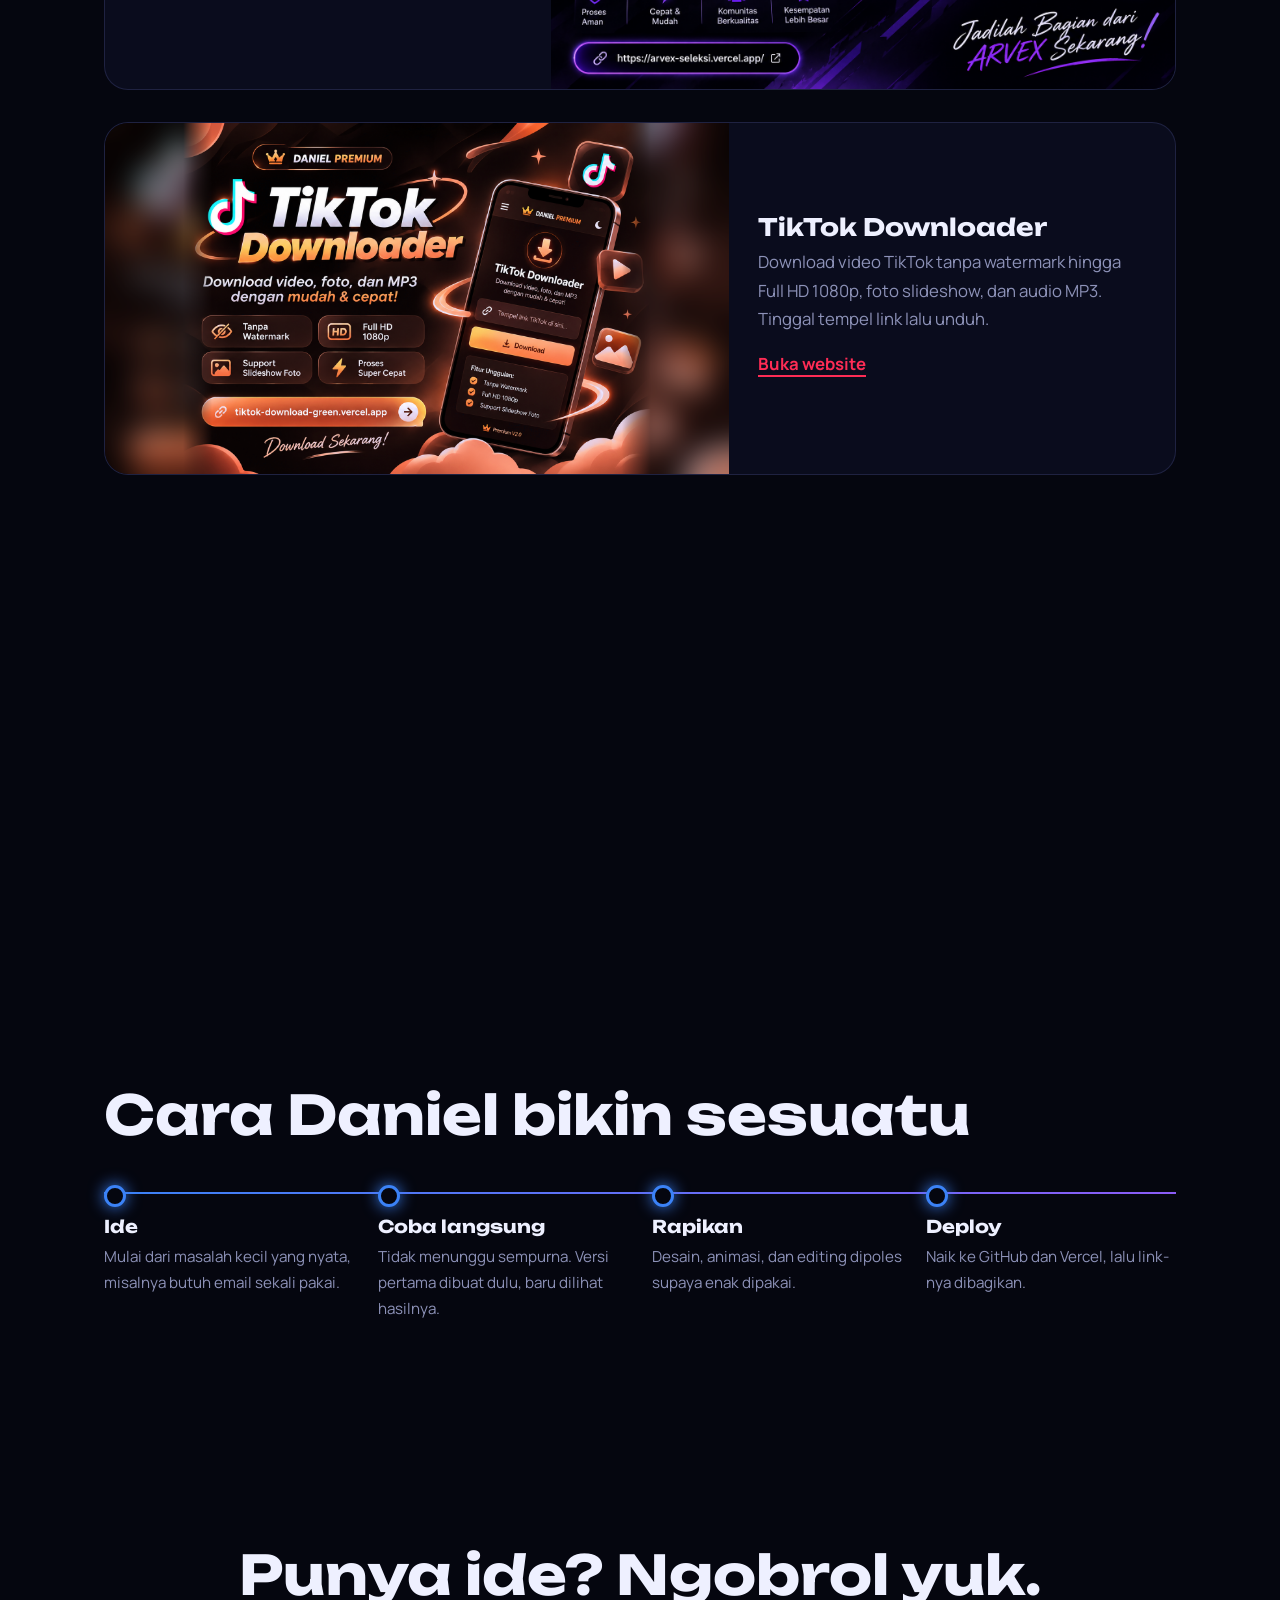
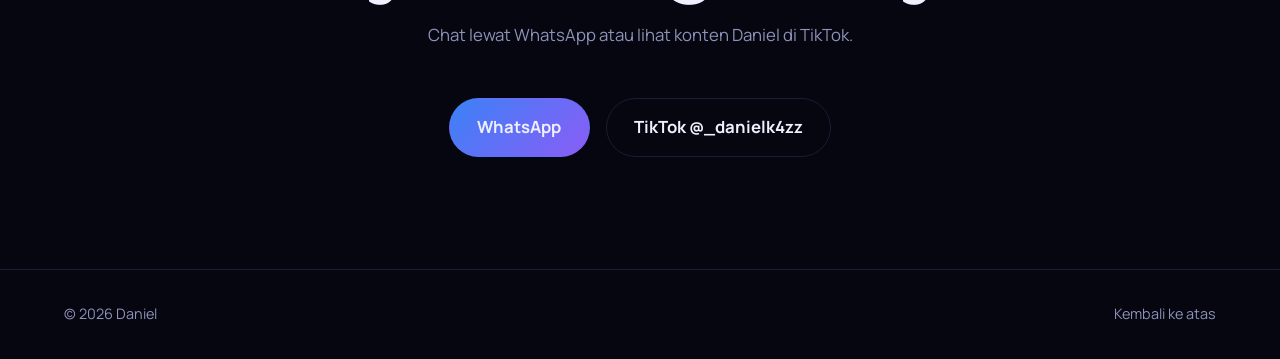
==== commit 5b4861bb: "Add files via upload" ====
--- a/index.html
+++ b/index.html
@@ -13,6 +13,7 @@
 <link rel="preconnect" href="https://fonts.gstatic.com" crossorigin>
 <link href="https://fonts.googleapis.com/css2?family=Unbounded:wght@500;700;900&family=Manrope:wght@400;500;700&display=swap" rel="stylesheet">
 <link rel="stylesheet" href="style.css">
+<link rel="stylesheet" href="ai.css">
 </head>
 <body>
 <div id="loader"><span>D</span></div>
@@ -113,5 +114,6 @@
 
 <footer><span>© <span id="yr"></span> Daniel</span><a href="#top">Kembali ke atas</a></footer>
 <script src="script.js"></script>
+<script src="ai.js"></script>
 </body>
 </html>
--- a/ai.css
+++ b/ai.css
@@ -0,0 +1,52 @@
+/* Asisten AI */
+#ai{--r:max(18px,env(safe-area-inset-right));--b:max(18px,env(safe-area-inset-bottom))}
+.ai-fab{position:fixed;right:var(--r);bottom:var(--b);width:62px;height:62px;border-radius:50%;border:0;background:linear-gradient(135deg,var(--blue),var(--violet));color:#fff;display:grid;place-items:center;cursor:pointer;z-index:90;box-shadow:0 10px 32px rgba(99,102,241,.55);transition:transform .25s,box-shadow .3s}
+.ai-fab:hover{transform:scale(1.08) rotate(-6deg);box-shadow:0 14px 44px rgba(99,102,241,.8)}
+.ai-fab svg{width:28px;height:28px;position:relative}
+.ai-ring{position:absolute;inset:0;border-radius:50%;border:2px solid var(--blue);animation:aiPing 2.2s ease-out infinite;pointer-events:none}
+@keyframes aiPing{0%{transform:scale(1);opacity:.9}100%{transform:scale(1.75);opacity:0}}
+.ai-tip{position:fixed;right:calc(var(--r) + 74px);bottom:calc(var(--b) + 12px);background:rgba(14,16,36,.92);backdrop-filter:blur(12px);border:1px solid var(--line);border-radius:16px 16px 4px 16px;padding:.55rem .6rem .55rem .95rem;font-size:.9rem;display:flex;gap:.5rem;align-items:center;z-index:90;opacity:0;transform:translateX(12px);pointer-events:none;transition:.4s}
+.ai-tip.show{opacity:1;transform:none;pointer-events:auto}
+.ai-tip button{background:none;border:0;color:var(--mute);font-size:1.2rem;cursor:pointer;line-height:1;padding:0 .3rem}
+.ai-panel{position:fixed;right:var(--r);bottom:calc(var(--b) + 76px);width:min(390px,calc(100vw - 24px));height:min(580px,calc(100dvh - 120px));display:flex;flex-direction:column;background:rgba(9,11,26,.9);backdrop-filter:blur(22px) saturate(140%);border:1px solid var(--line);border-radius:24px;box-shadow:0 30px 80px rgba(0,0,0,.65);z-index:95;overflow:hidden;visibility:hidden;opacity:0;transform:translateY(24px) scale(.95);transform-origin:bottom right;transition:transform .4s cubic-bezier(.2,.9,.2,1),opacity .3s,visibility .4s}
+.ai-panel.open{visibility:visible;opacity:1;transform:none}
+.ai-head{display:flex;align-items:center;gap:.75rem;padding:.9rem 1rem;background:linear-gradient(135deg,rgba(59,130,246,.28),rgba(139,92,246,.28));border-bottom:1px solid var(--line)}
+.ai-head>div:nth-child(2){flex:1;line-height:1.25}
+.ai-head b{font:700 1rem Unbounded,sans-serif;display:block}
+.ai-head small{color:var(--mute);font-size:.78rem;display:flex;align-items:center;gap:.35rem}
+.ai-head small i{width:7px;height:7px;border-radius:50%;background:#34d399;box-shadow:0 0 8px #34d399;animation:aiBlink 2s infinite}
+@keyframes aiBlink{50%{opacity:.35}}
+.ai-head button{width:34px;height:34px;border-radius:50%;border:1px solid var(--line);background:rgba(255,255,255,.05);color:var(--ink);cursor:pointer;display:grid;place-items:center;font-size:1.1rem;transition:background .2s}
+.ai-head button:hover{background:rgba(255,255,255,.14)}
+.ai-orb{flex:none;width:42px;height:42px;border-radius:50%;background:conic-gradient(var(--blue),var(--violet),#22d3ee,var(--blue));animation:aiSpin 6s linear infinite;position:relative}
+.ai-orb::after{content:"";position:absolute;inset:3px;border-radius:50%;background:#0a0c20 radial-gradient(circle at 35% 30%,rgba(139,92,246,.7),transparent 60%)}
+.ai-orb.sm{width:26px;height:26px}.ai-orb.sm::after{inset:2px}
+@keyframes aiSpin{to{transform:rotate(360deg)}}
+.ai-msgs{flex:1;overflow-y:auto;padding:1rem;display:flex;flex-direction:column;gap:.7rem;scroll-behavior:smooth;overscroll-behavior:contain}
+.ai-row{display:flex;gap:.5rem;align-items:flex-end;animation:aiIn .4s cubic-bezier(.2,.8,.2,1) both}
+.ai-row.user{justify-content:flex-end}
+@keyframes aiIn{from{opacity:0;transform:translateY(12px) scale(.97)}}
+.ai-msg{max-width:84%;padding:.65rem .9rem;border-radius:18px;font-size:.92rem;line-height:1.55;overflow-wrap:anywhere}
+.bot .ai-msg{background:rgba(255,255,255,.07);border:1px solid var(--line);border-bottom-left-radius:5px}
+.user .ai-msg{background:linear-gradient(135deg,var(--blue),var(--violet));color:#fff;border-bottom-right-radius:5px}
+.ai-msg a{color:#8ab4ff;text-decoration:underline}
+.ai-msg code{background:rgba(255,255,255,.12);padding:.1rem .35rem;border-radius:6px;font-size:.85em}
+.ai-dots{display:flex;gap:5px;padding:.2rem .1rem}
+.ai-dots i{width:7px;height:7px;border-radius:50%;background:var(--mute);animation:aiDot 1.2s infinite}
+.ai-dots i:nth-child(2){animation-delay:.15s}.ai-dots i:nth-child(3){animation-delay:.3s}
+@keyframes aiDot{0%,60%,100%{transform:translateY(0);opacity:.4}30%{transform:translateY(-5px);opacity:1}}
+.ai-chips{display:flex;flex-wrap:wrap;gap:.45rem;padding:0 1rem .7rem}
+.ai-chips button{background:rgba(255,255,255,.05);border:1px solid var(--line);color:var(--ink);border-radius:99px;padding:.35rem .85rem;font:inherit;font-size:.82rem;cursor:pointer;transition:.2s}
+.ai-chips button:hover{border-color:var(--blue);background:rgba(59,130,246,.18);transform:translateY(-2px)}
+.ai-form{display:flex;gap:.5rem;padding:.7rem 1rem .4rem;border-top:1px solid var(--line)}
+.ai-form input{flex:1;min-width:0;background:rgba(255,255,255,.06);border:1px solid var(--line);border-radius:99px;padding:.7rem 1.1rem;color:var(--ink);font:inherit;font-size:.93rem;outline:none;transition:border-color .2s}
+.ai-form input:focus{border-color:var(--blue)}
+.ai-form button{flex:none;width:44px;height:44px;border-radius:50%;border:0;background:linear-gradient(135deg,var(--blue),var(--violet));color:#fff;cursor:pointer;display:grid;place-items:center;transition:transform .2s,opacity .2s}
+.ai-form button:hover{transform:scale(1.08)}
+.ai-form button:disabled,.ai-form input:disabled{opacity:.5;cursor:default}
+.ai-note{text-align:center;font-size:.72rem;color:var(--mute);padding:0 1rem .7rem}
+@media(max-width:520px){
+  .ai-panel{inset:8px;width:auto;height:auto;border-radius:20px;bottom:8px}
+  .ai-tip{display:none}
+}
+@media(prefers-reduced-motion:reduce){.ai-ring,.ai-orb,.ai-dots i,.ai-head small i{animation:none}.ai-row{animation:none}}
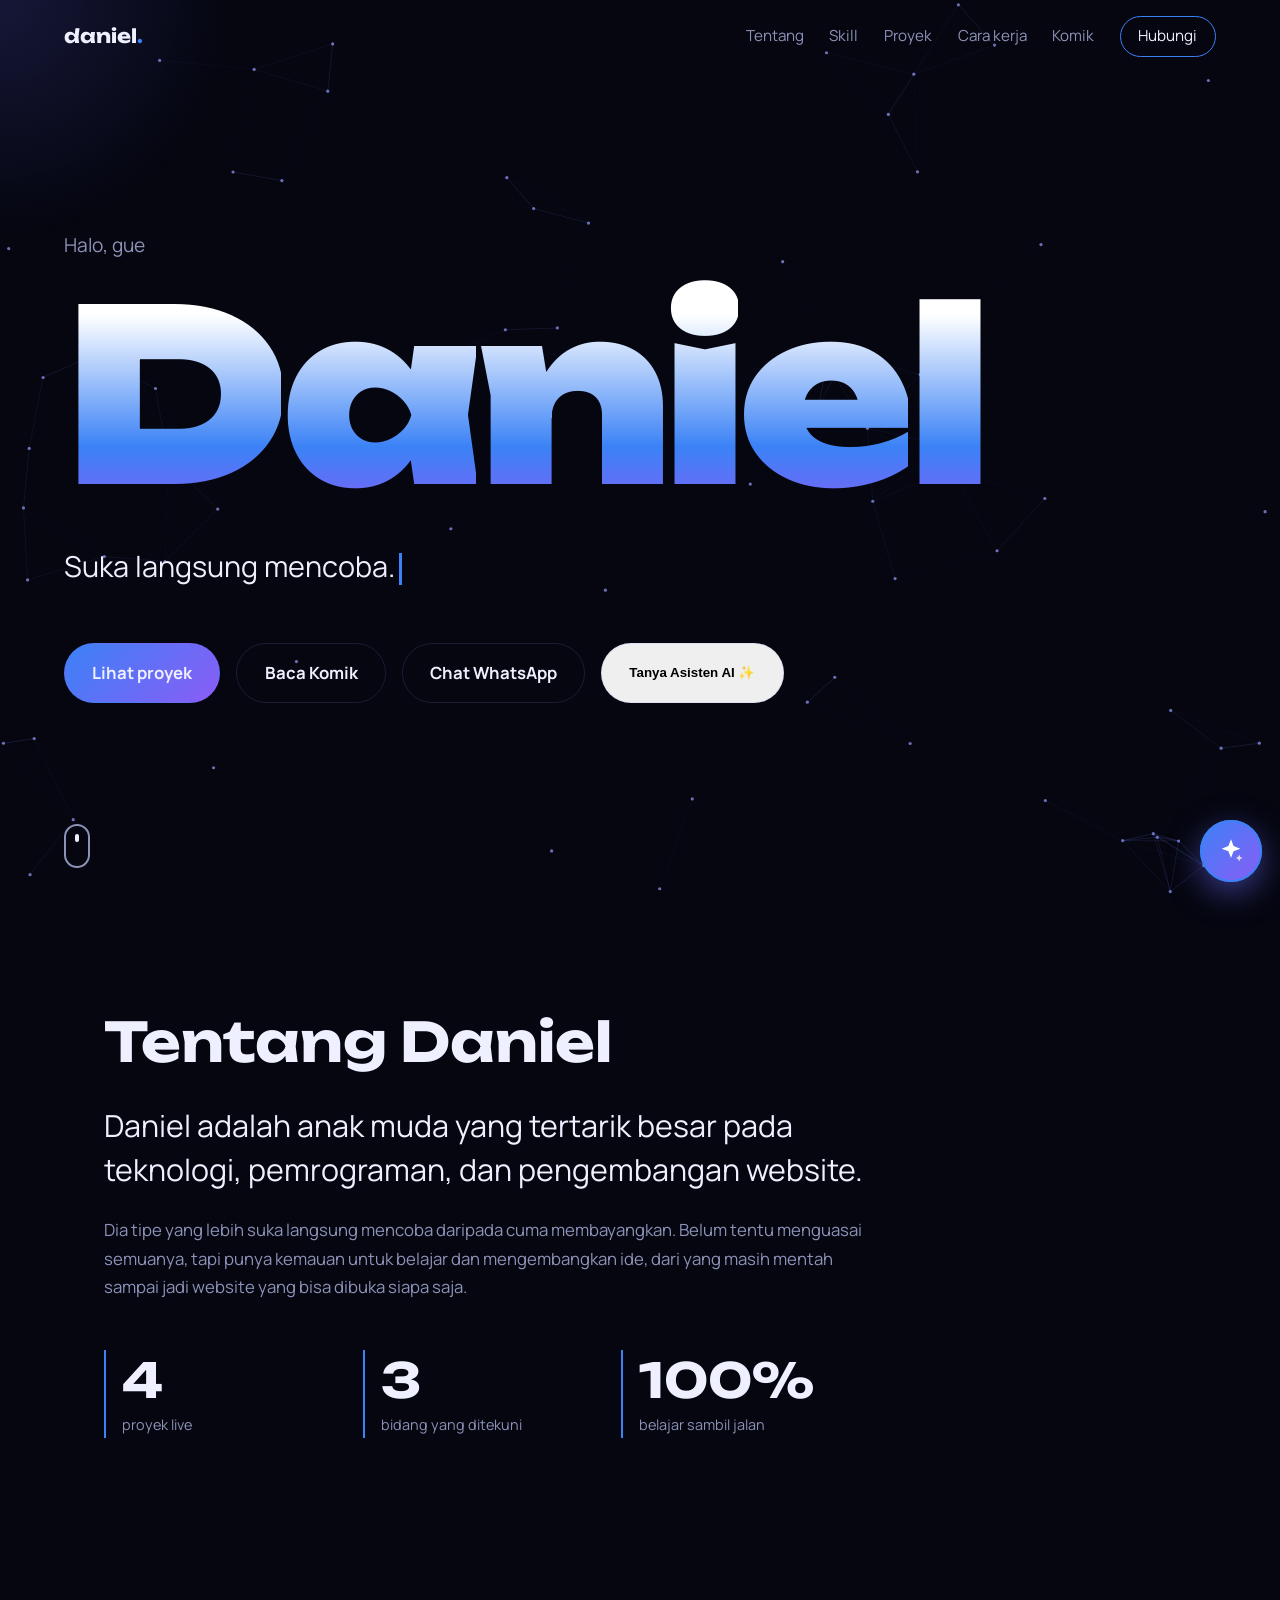
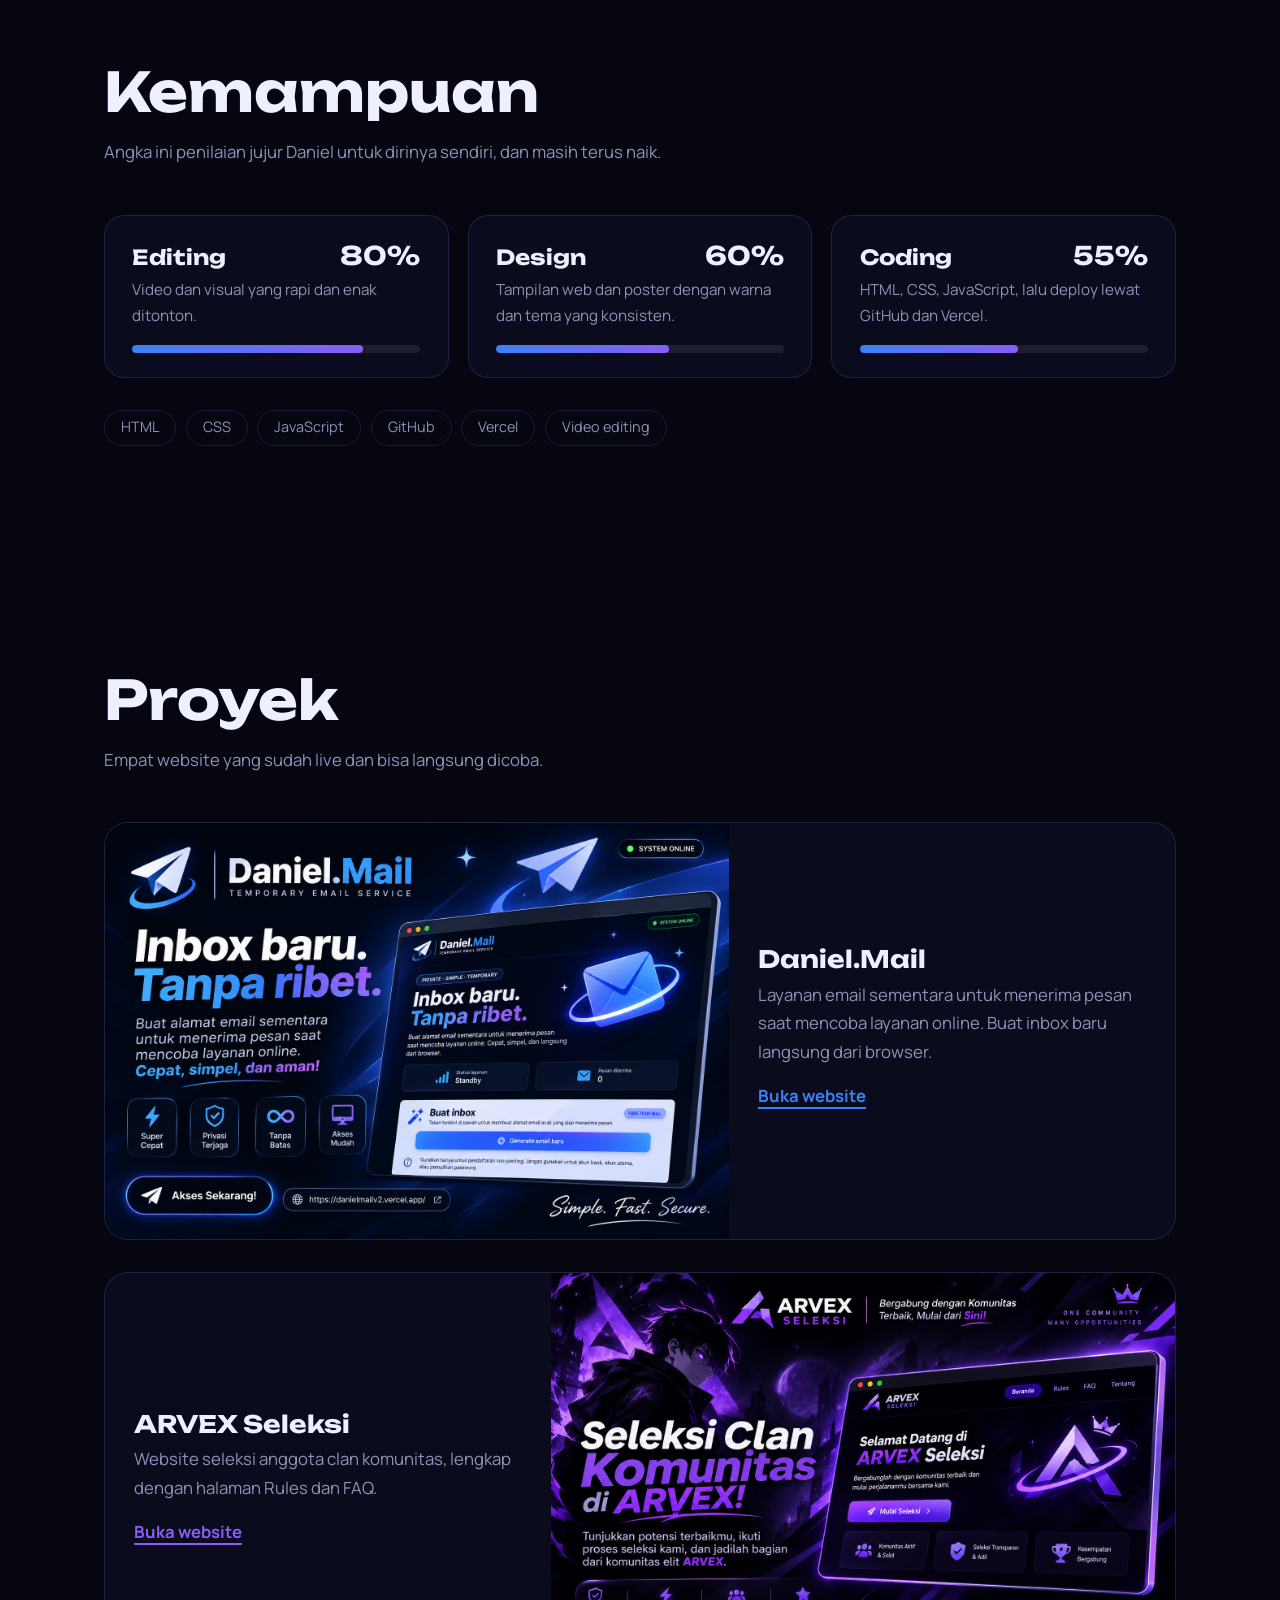
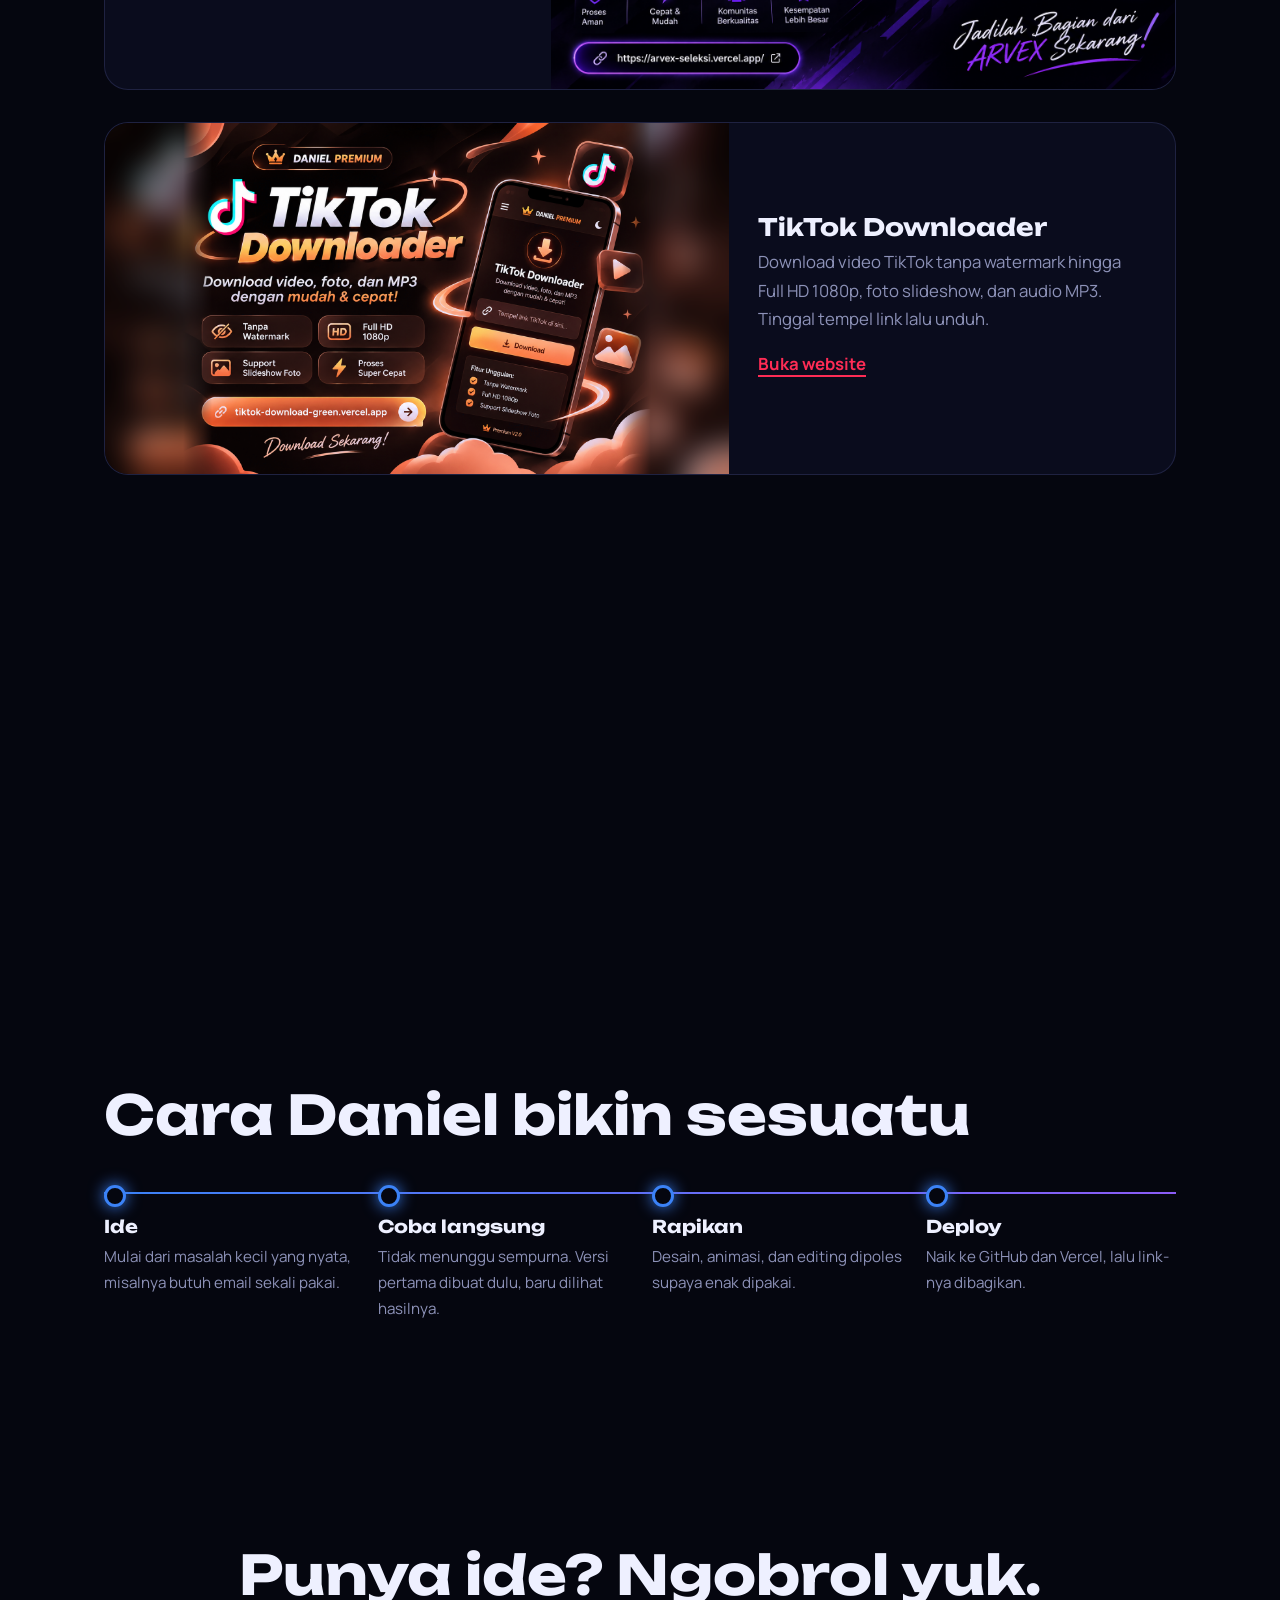
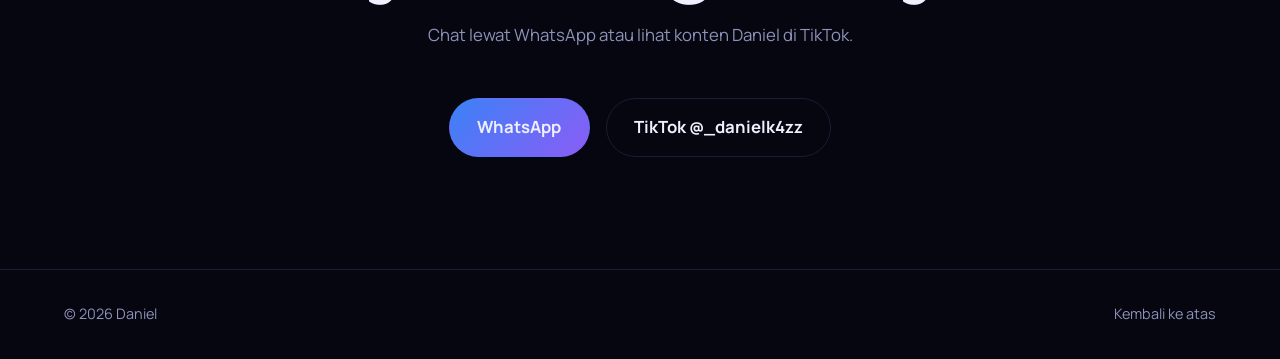
==== commit 82e42041: "Add files via upload" ====
--- a/index.html
+++ b/index.html
@@ -29,6 +29,7 @@
     <a href="#skill">Skill</a>
     <a href="#proyek">Proyek</a>
     <a href="#cara">Cara kerja</a>
+    <a href="komik.html">Komik</a>
     <a href="#kontak" class="pill">Hubungi</a>
   </nav>
 </header>
@@ -40,6 +41,7 @@
     <p class="typed"><span id="typed"></span><em class="caret"></em></p>
     <div class="cta">
       <a href="#proyek" class="btn main">Lihat proyek</a>
+      <a href="komik.html" class="btn ghost">Baca Komik</a>
       <a href="https://wa.me/6285199384842" class="btn ghost" target="_blank" rel="noopener">Chat WhatsApp</a>
     </div>
     <a href="#tentang" class="scroll" aria-label="Gulir ke bawah"><i></i></a>
--- a/ai.css
+++ b/ai.css
@@ -35,6 +35,7 @@
 .ai-dots i{width:7px;height:7px;border-radius:50%;background:var(--mute);animation:aiDot 1.2s infinite}
 .ai-dots i:nth-child(2){animation-delay:.15s}.ai-dots i:nth-child(3){animation-delay:.3s}
 @keyframes aiDot{0%,60%,100%{transform:translateY(0);opacity:.4}30%{transform:translateY(-5px);opacity:1}}
+.ai-chips[hidden]{display:none}
 .ai-chips{display:flex;flex-wrap:wrap;gap:.45rem;padding:0 1rem .7rem}
 .ai-chips button{background:rgba(255,255,255,.05);border:1px solid var(--line);color:var(--ink);border-radius:99px;padding:.35rem .85rem;font:inherit;font-size:.82rem;cursor:pointer;transition:.2s}
 .ai-chips button:hover{border-color:var(--blue);background:rgba(59,130,246,.18);transform:translateY(-2px)}
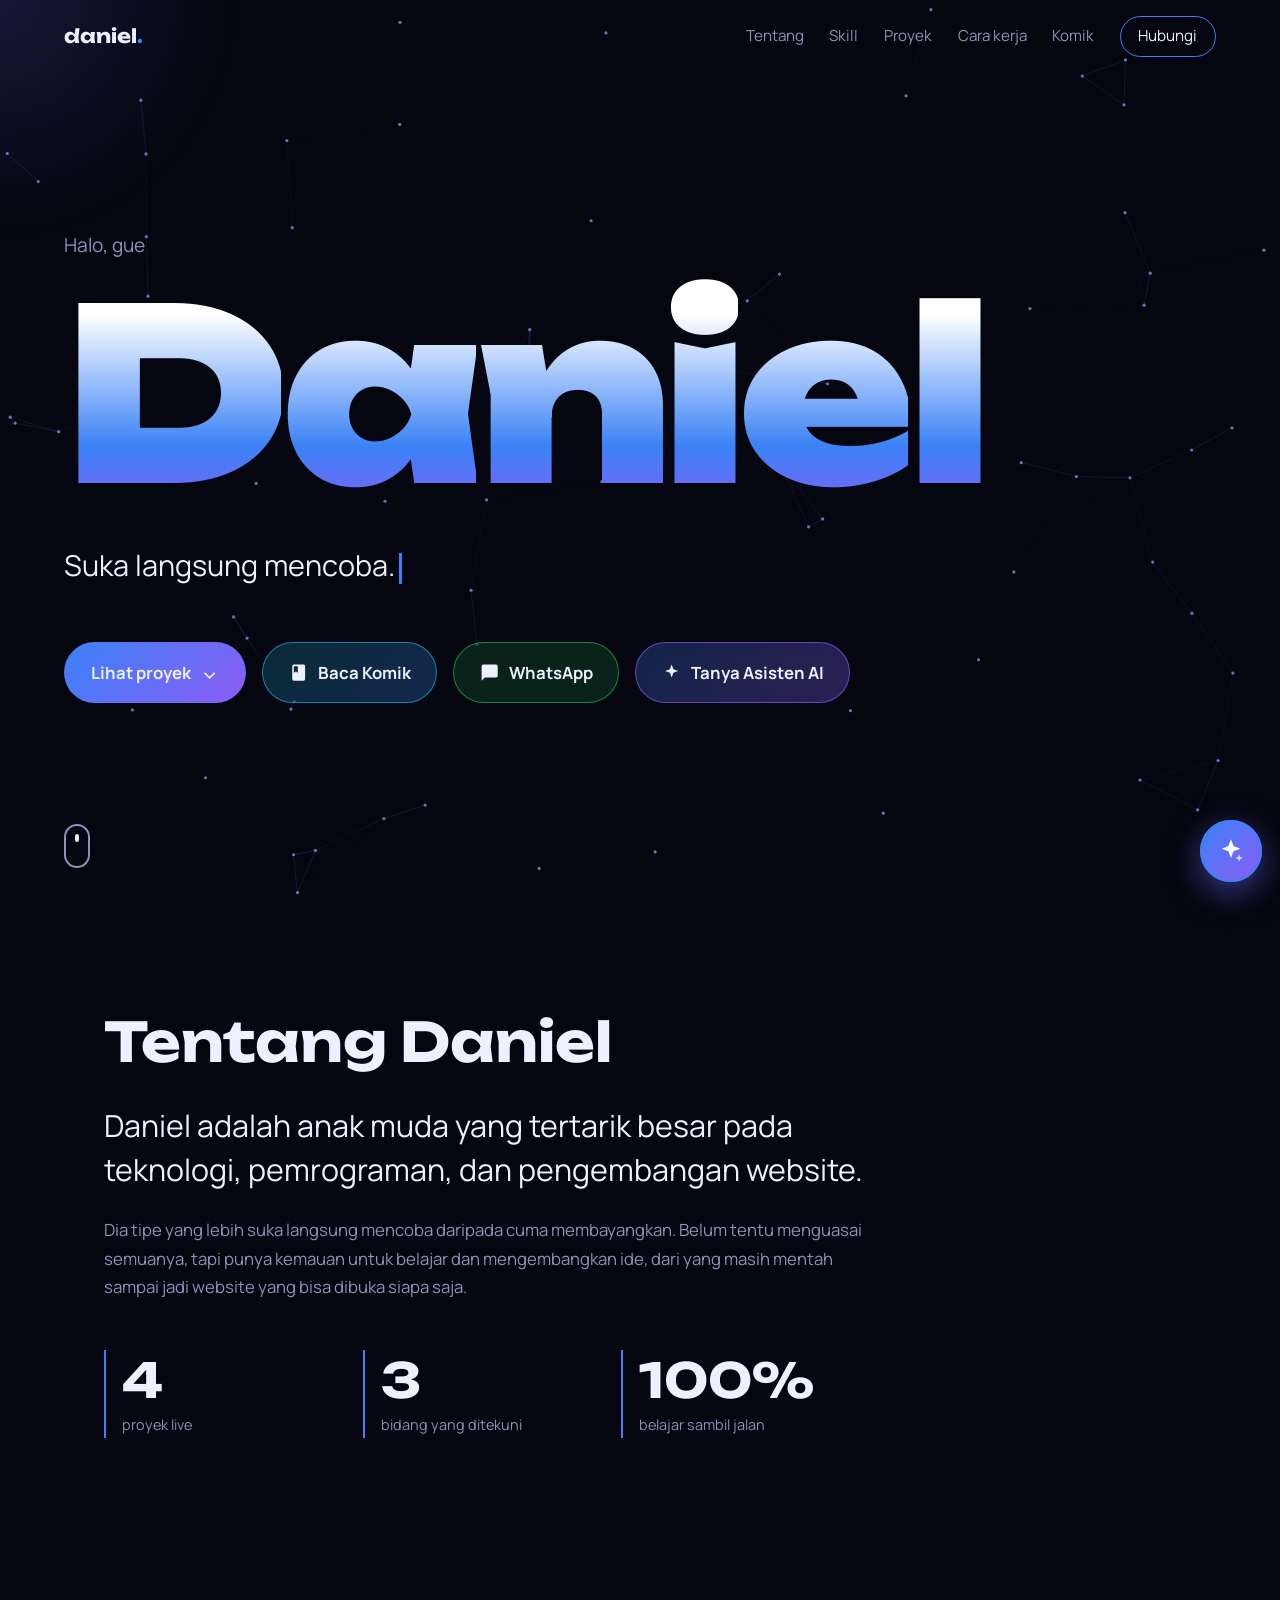
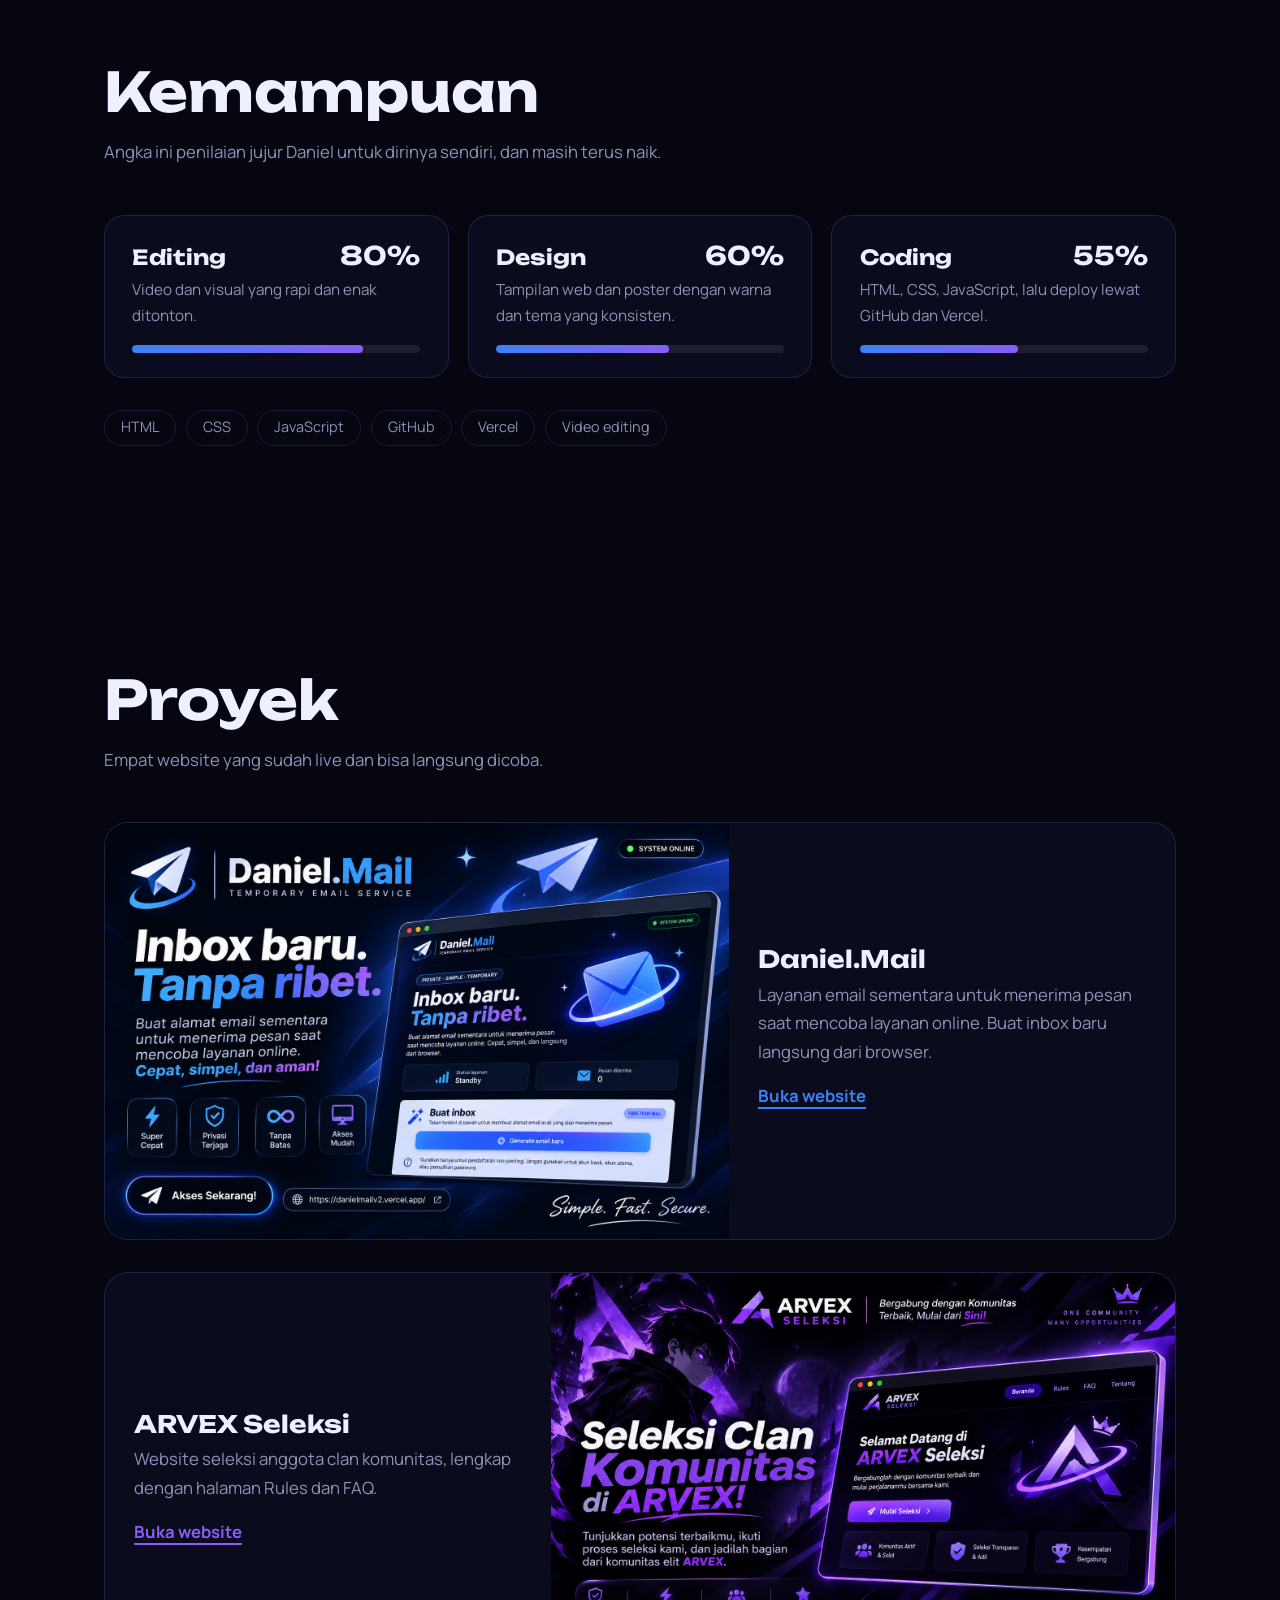
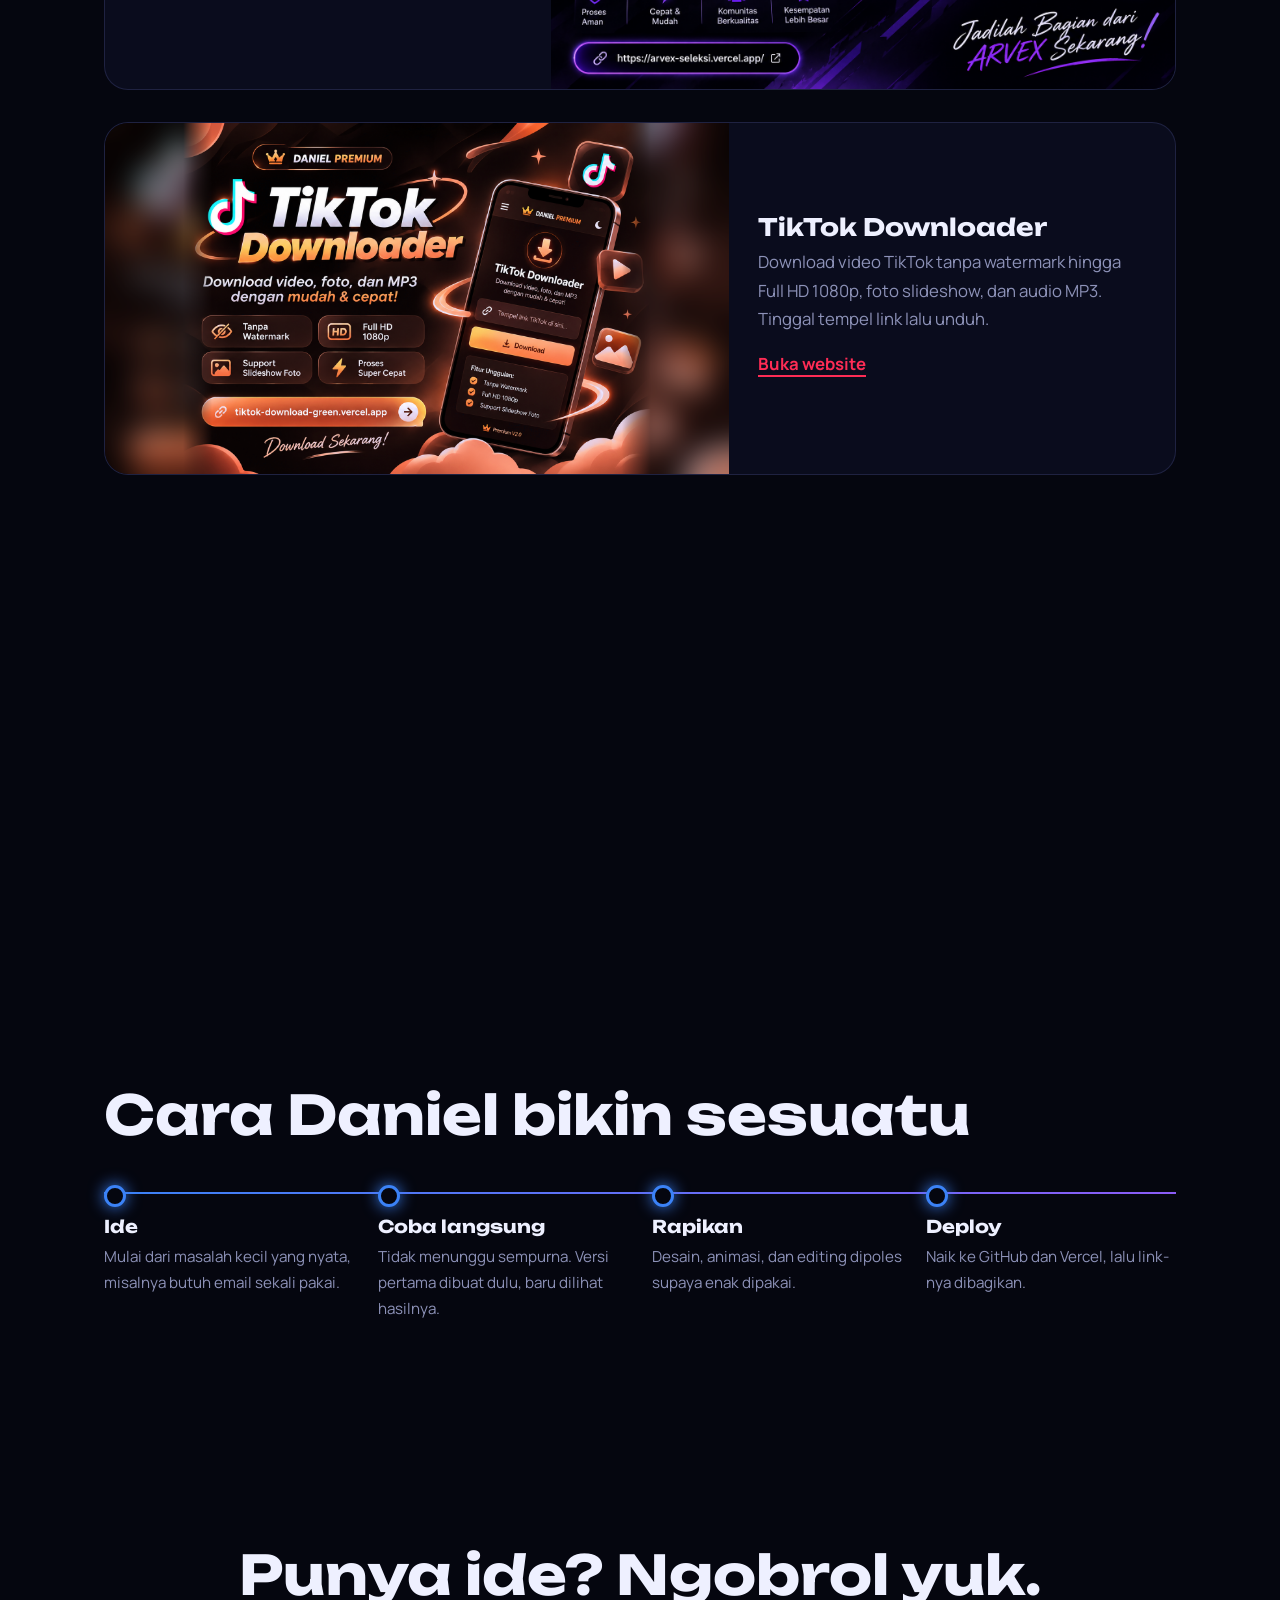
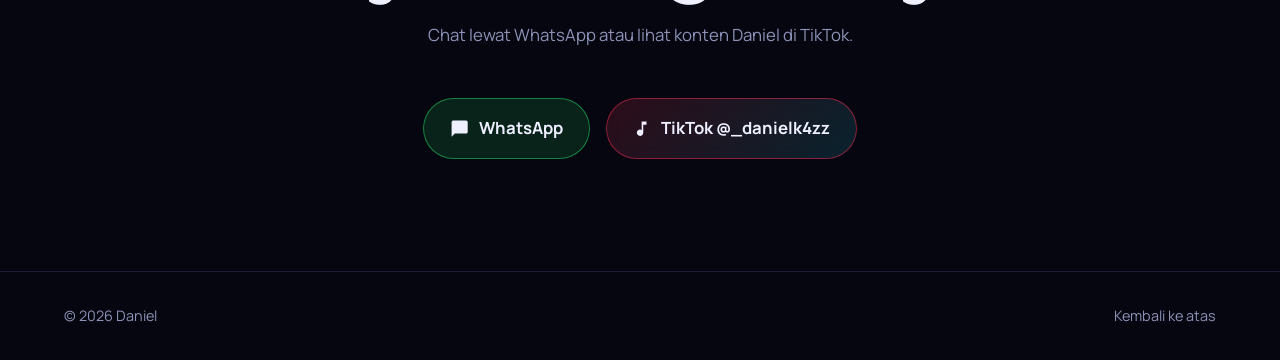
==== commit f0c176b5: "Add files via upload" ====
--- a/index.html
+++ b/index.html
@@ -40,9 +40,9 @@
     <h1 class="name" aria-label="Daniel"><span>D</span><span>a</span><span>n</span><span>i</span><span>e</span><span>l</span></h1>
     <p class="typed"><span id="typed"></span><em class="caret"></em></p>
     <div class="cta">
-      <a href="#proyek" class="btn main">Lihat proyek</a>
-      <a href="komik.html" class="btn ghost">Baca Komik</a>
-      <a href="https://wa.me/6285199384842" class="btn ghost" target="_blank" rel="noopener">Chat WhatsApp</a>
+      <a href="#proyek" class="btn main">Lihat proyek <svg viewBox="0 0 24 24" aria-hidden="true"><path d="M12 4v13.2l5.6-5.6L19 13l-7 7-7-7 1.4-1.4 5.6 5.6V4z"/></svg></a>
+      <a href="komik.html" class="btn komik"><svg viewBox="0 0 24 24" aria-hidden="true"><path d="M18 2H6a2 2 0 0 0-2 2v16a2 2 0 0 0 2 2h12a2 2 0 0 0 2-2V4a2 2 0 0 0-2-2zM6 4h5v8l-2.5-1.5L6 12V4z"/></svg> Baca Komik</a>
+      <a href="https://wa.me/6285199384842" class="btn wa" target="_blank" rel="noopener"><svg viewBox="0 0 24 24" aria-hidden="true"><path d="M20 2H4a2 2 0 0 0-2 2v18l4-4h14a2 2 0 0 0 2-2V4a2 2 0 0 0-2-2z"/></svg> WhatsApp</a>
     </div>
     <a href="#tentang" class="scroll" aria-label="Gulir ke bawah"><i></i></a>
   </section>
@@ -108,8 +108,8 @@
     <h2 class="rv">Punya ide? Ngobrol yuk.</h2>
     <p class="sub rv">Chat lewat WhatsApp atau lihat konten Daniel di TikTok.</p>
     <div class="cta rv">
-      <a href="https://wa.me/6285199384842" class="btn main" target="_blank" rel="noopener">WhatsApp</a>
-      <a href="https://www.tiktok.com/@_danielk4zz?_r=1&_t=ZS-9B2mrF50w68" class="btn ghost" target="_blank" rel="noopener">TikTok @_danielk4zz</a>
+      <a href="https://wa.me/6285199384842" class="btn wa" target="_blank" rel="noopener"><svg viewBox="0 0 24 24" aria-hidden="true"><path d="M20 2H4a2 2 0 0 0-2 2v18l4-4h14a2 2 0 0 0 2-2V4a2 2 0 0 0-2-2z"/></svg> WhatsApp</a>
+      <a href="https://www.tiktok.com/@_danielk4zz?_r=1&_t=ZS-9B2mrF50w68" class="btn tt" target="_blank" rel="noopener"><svg viewBox="0 0 24 24" aria-hidden="true"><path d="M12 3v10.55A4 4 0 1 0 14 17V7h4V3h-6z"/></svg> TikTok @_danielk4zz</a>
     </div>
   </section>
 </main>
--- a/style.css
+++ b/style.css
@@ -38,11 +38,21 @@
 .caret{display:inline-block;width:3px;height:1.1em;background:var(--blue);margin-left:4px;vertical-align:middle;animation:blink 1s steps(1) infinite}
 @keyframes blink{50%{opacity:0}}
 .cta{display:flex;flex-wrap:wrap;gap:1rem;margin-top:2rem}
-.btn{padding:.9rem 1.7rem;border-radius:99px;font-weight:700;transition:transform .2s,box-shadow .3s,background .3s;border:1px solid var(--line)}
+.btn{display:inline-flex;align-items:center;justify-content:center;gap:.6rem;padding:.95rem 1.6rem;border-radius:99px;font:inherit;font-weight:700;color:var(--ink);cursor:pointer;background:rgba(255,255,255,.05);backdrop-filter:blur(10px);border:1px solid var(--line);position:relative;overflow:hidden;transition:transform .25s,box-shadow .3s,border-color .3s}
+.btn svg{width:1.15em;height:1.15em;fill:currentColor;flex:none}
+.btn::after{content:"";position:absolute;inset:0;background:linear-gradient(110deg,transparent 30%,rgba(255,255,255,.22) 50%,transparent 70%);transform:translateX(-120%);transition:transform .7s;pointer-events:none}
+.btn:hover::after{transform:translateX(120%)}
+.btn:hover{transform:translateY(-3px)}
 .btn.main{background:linear-gradient(135deg,var(--blue),var(--violet));border-color:transparent}
 .btn.main:hover{box-shadow:0 0 38px rgba(99,102,241,.6)}
-.btn.ghost:hover{background:rgba(255,255,255,.08)}
-.btn:hover{transform:translateY(-3px)}
+.btn.komik{background:linear-gradient(135deg,rgba(34,211,238,.18),rgba(59,130,246,.28));border-color:rgba(34,211,238,.55)}
+.btn.komik:hover{box-shadow:0 0 30px rgba(34,211,238,.4)}
+.btn.wa{background:rgba(37,211,102,.14);border-color:rgba(37,211,102,.55)}
+.btn.wa:hover{box-shadow:0 0 30px rgba(37,211,102,.4)}
+.btn.tt{background:linear-gradient(135deg,rgba(254,44,85,.16),rgba(34,211,238,.14));border-color:rgba(254,44,85,.5)}
+.btn.tt:hover{box-shadow:0 0 30px rgba(254,44,85,.35)}
+.btn.ai{background:linear-gradient(135deg,rgba(59,130,246,.25),rgba(139,92,246,.3));border-color:rgba(139,92,246,.65)}
+.btn.ai:hover{box-shadow:0 0 34px rgba(139,92,246,.55)}
 .scroll{position:absolute;bottom:2rem;left:5vw;width:26px;height:44px;border:2px solid var(--mute);border-radius:14px}
 .scroll i{position:absolute;left:50%;top:8px;width:4px;height:8px;margin-left:-2px;background:var(--ink);border-radius:2px;animation:drop 1.6s infinite}
 @keyframes drop{0%{opacity:0;transform:translateY(0)}30%{opacity:1}100%{opacity:0;transform:translateY(16px)}}
@@ -111,3 +121,5 @@
 }
 @media(hover:none){#glow{display:none}}
 @media(prefers-reduced-motion:reduce){*{animation:none!important;transition-duration:.01ms!important;scroll-behavior:auto!important}.rv,.name span{opacity:1;transform:none}#loader{display:none}.bar i{width:var(--w)}}
+
+@media(max-width:600px){.hero .cta{display:grid;grid-template-columns:1fr 1fr}.hero .cta .btn.main,.hero .cta .btn.ai{grid-column:1/-1}.hero .cta .btn{padding:.95rem .8rem}}
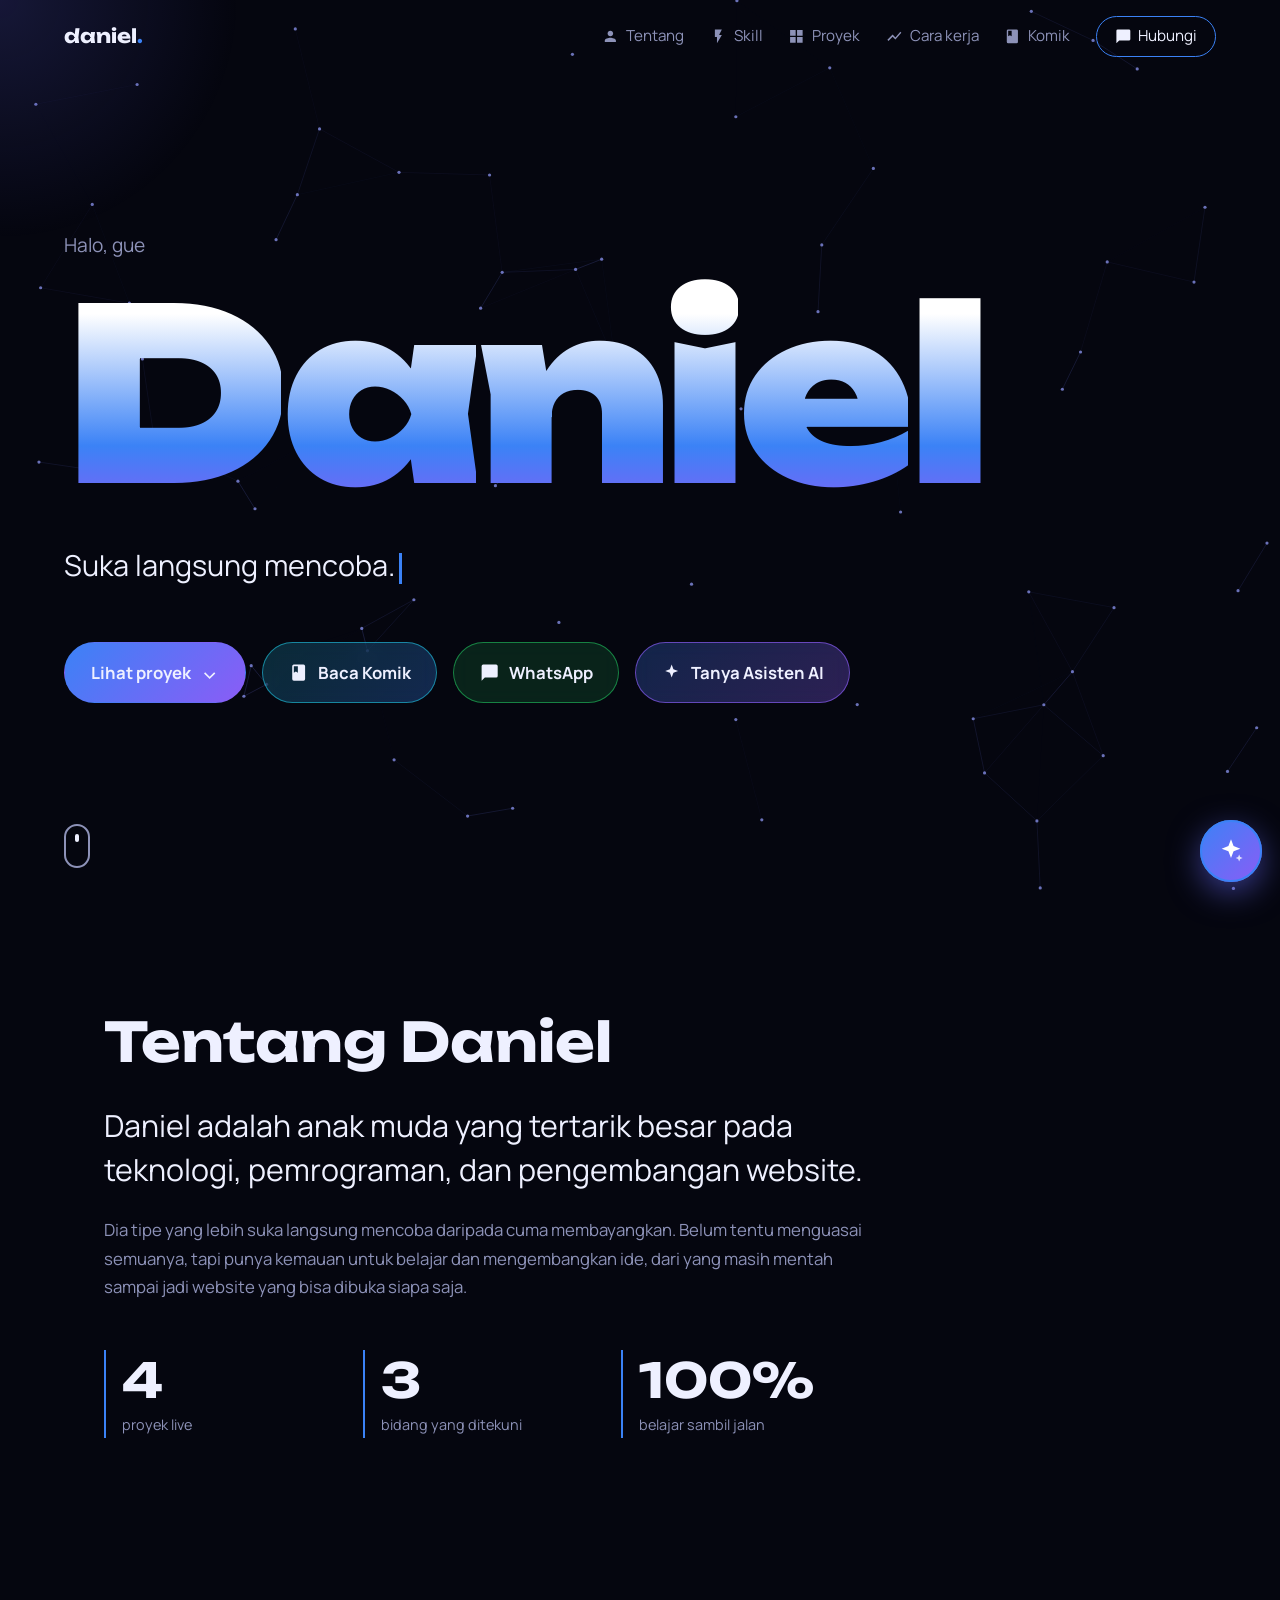
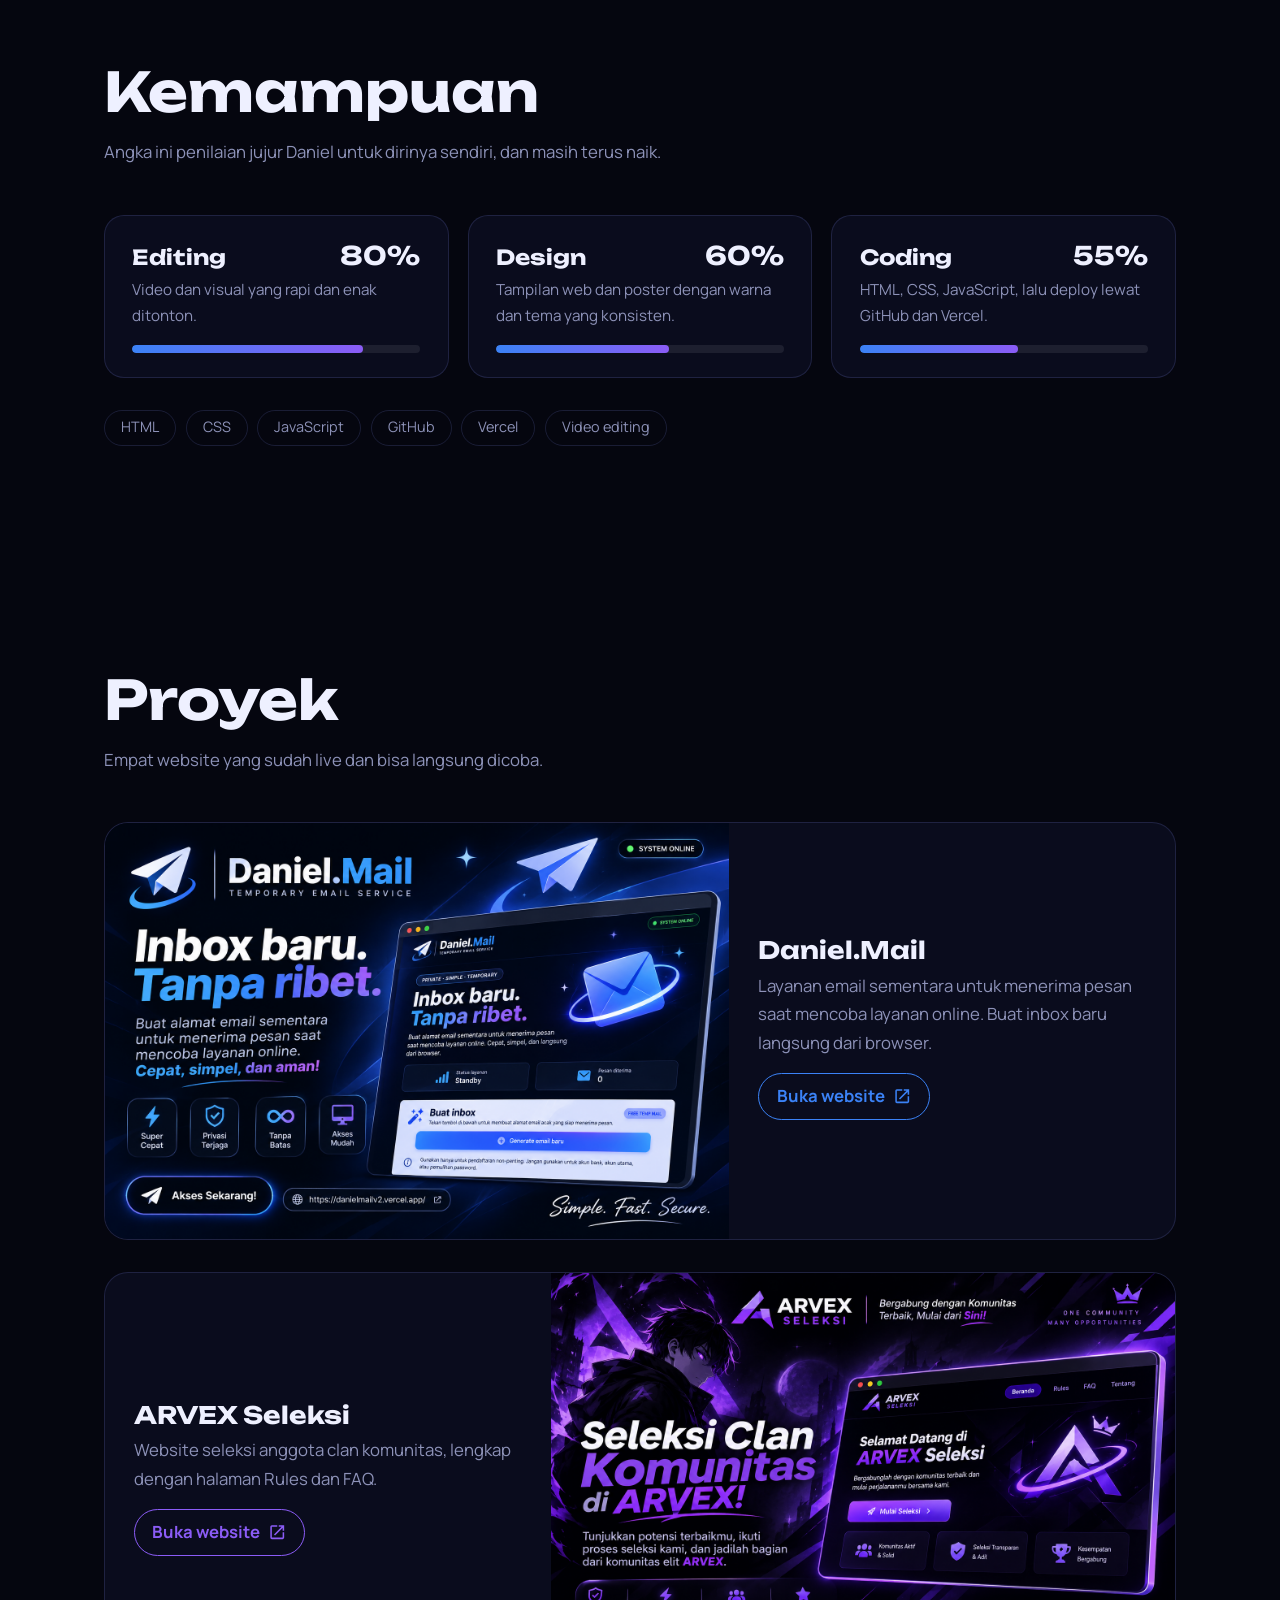
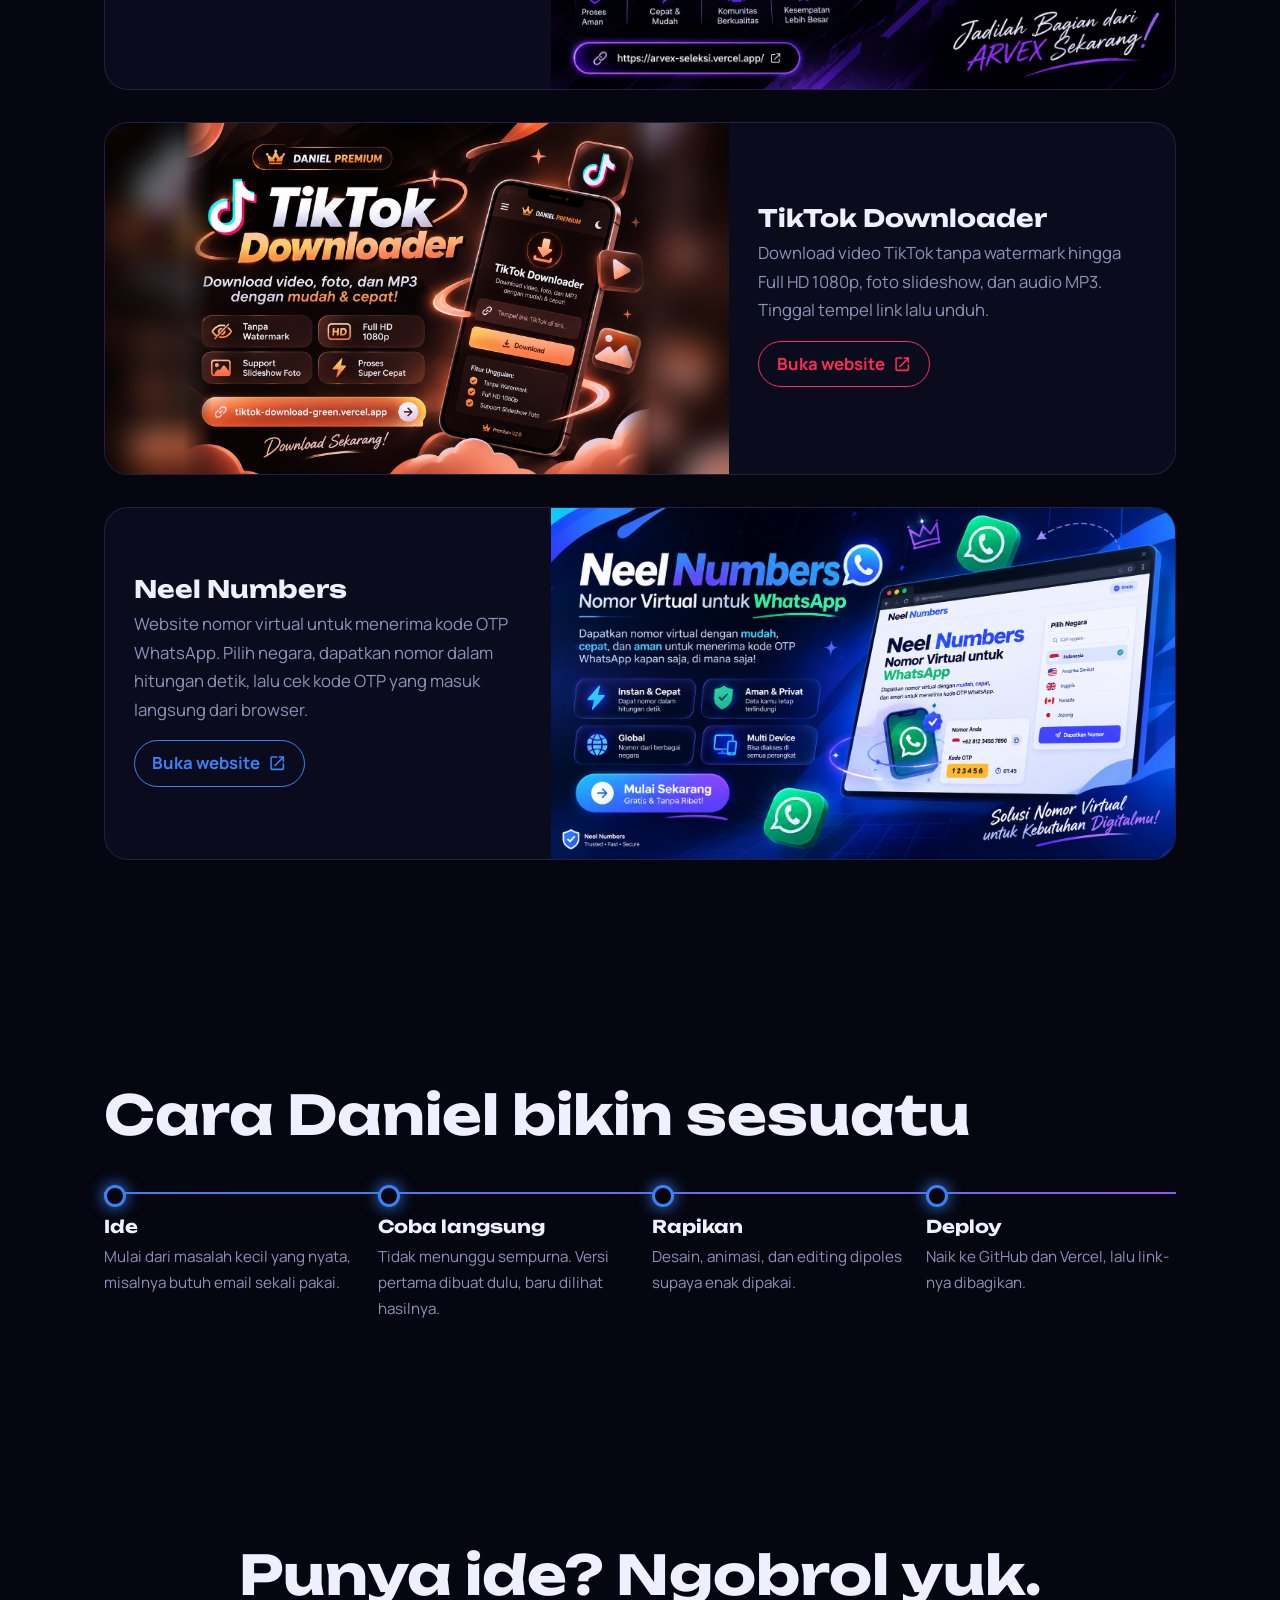
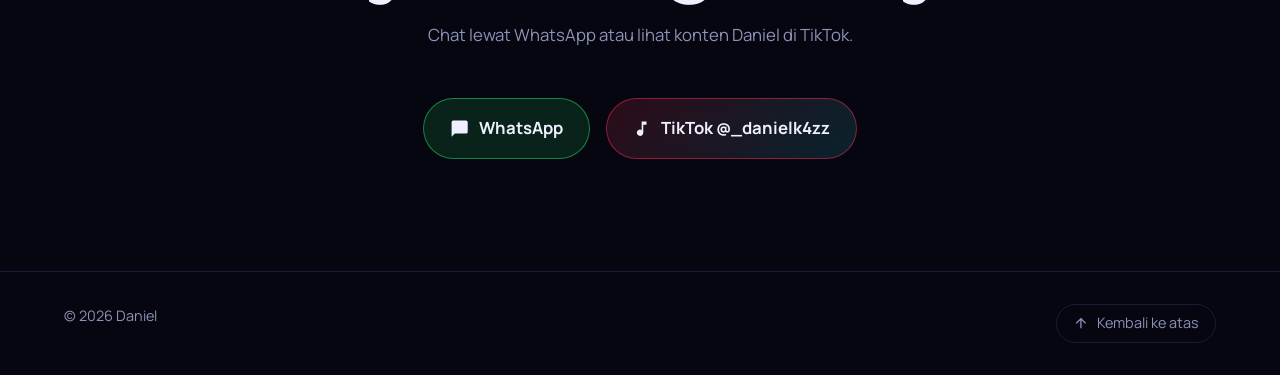
==== commit 95aeab45: "Add files via upload" ====
--- a/index.html
+++ b/index.html
@@ -25,12 +25,12 @@
   <a href="#top" class="logo">daniel<b>.</b></a>
   <button id="menuBtn" aria-label="Buka menu" aria-expanded="false"><i></i><i></i></button>
   <nav id="menu">
-    <a href="#tentang">Tentang</a>
-    <a href="#skill">Skill</a>
-    <a href="#proyek">Proyek</a>
-    <a href="#cara">Cara kerja</a>
-    <a href="komik.html">Komik</a>
-    <a href="#kontak" class="pill">Hubungi</a>
+    <a href="#tentang"><svg class="ic" viewBox="0 0 24 24" aria-hidden="true"><path d="M12 12c2.21 0 4-1.79 4-4s-1.79-4-4-4-4 1.79-4 4 1.79 4 4 4zm0 2c-2.67 0-8 1.34-8 4v2h16v-2c0-2.66-5.33-4-8-4z"/></svg> Tentang</a>
+    <a href="#skill"><svg class="ic" viewBox="0 0 24 24" aria-hidden="true"><path d="M7 2v11h3v9l7-12h-4l4-8z"/></svg> Skill</a>
+    <a href="#proyek"><svg class="ic" viewBox="0 0 24 24" aria-hidden="true"><path d="M3 3h8v8H3V3zm10 0h8v8h-8V3zM3 13h8v8H3v-8zm10 0h8v8h-8v-8z"/></svg> Proyek</a>
+    <a href="#cara"><svg class="ic" viewBox="0 0 24 24" aria-hidden="true"><path d="M3.5 18.49l6-6.01 4 4L22 6.92l-1.41-1.41-7.09 7.97-4-4L2 16.99z"/></svg> Cara kerja</a>
+    <a href="komik.html"><svg class="ic" viewBox="0 0 24 24" aria-hidden="true"><path d="M18 2H6a2 2 0 0 0-2 2v16a2 2 0 0 0 2 2h12a2 2 0 0 0 2-2V4a2 2 0 0 0-2-2zM6 4h5v8l-2.5-1.5L6 12V4z"/></svg> Komik</a>
+    <a href="#kontak" class="pill"><svg class="ic" viewBox="0 0 24 24" aria-hidden="true"><path d="M20 2H4a2 2 0 0 0-2 2v18l4-4h14a2 2 0 0 0 2-2V4a2 2 0 0 0-2-2z"/></svg> Hubungi</a>
   </nav>
 </header>
 
@@ -77,19 +77,19 @@
     <div class="projects">
       <a class="card rv blue" href="https://danielmailv2.vercel.app/" target="_blank" rel="noopener">
         <div class="imgw"><img src="daniel-mail.png" alt="Tampilan Daniel.Mail, layanan email sementara" loading="lazy" width="1536" height="1024"></div>
-        <div class="info"><h3>Daniel.Mail</h3><p>Layanan email sementara untuk menerima pesan saat mencoba layanan online. Buat inbox baru langsung dari browser.</p><span>Buka website</span></div>
+        <div class="info"><h3>Daniel.Mail</h3><p>Layanan email sementara untuk menerima pesan saat mencoba layanan online. Buat inbox baru langsung dari browser.</p><span>Buka website <svg class="ic" viewBox="0 0 24 24" aria-hidden="true"><path d="M19 19H5V5h7V3H5a2 2 0 0 0-2 2v14a2 2 0 0 0 2 2h14c1.1 0 2-.9 2-2v-7h-2v7zM14 3v2h3.59l-9.83 9.83 1.41 1.41L19 6.41V10h2V3h-7z"/></svg></span></div>
       </a>
       <a class="card rv violet" href="https://arvex-seleksi.vercel.app/" target="_blank" rel="noopener">
         <div class="imgw"><img src="arvex-seleksi.png" alt="Tampilan ARVEX Seleksi, seleksi clan komunitas" loading="lazy" width="1536" height="1024"></div>
-        <div class="info"><h3>ARVEX Seleksi</h3><p>Website seleksi anggota clan komunitas, lengkap dengan halaman Rules dan FAQ.</p><span>Buka website</span></div>
+        <div class="info"><h3>ARVEX Seleksi</h3><p>Website seleksi anggota clan komunitas, lengkap dengan halaman Rules dan FAQ.</p><span>Buka website <svg class="ic" viewBox="0 0 24 24" aria-hidden="true"><path d="M19 19H5V5h7V3H5a2 2 0 0 0-2 2v14a2 2 0 0 0 2 2h14c1.1 0 2-.9 2-2v-7h-2v7zM14 3v2h3.59l-9.83 9.83 1.41 1.41L19 6.41V10h2V3h-7z"/></svg></span></div>
       </a>
       <a class="card rv pink" href="https://tiktok-download-green.vercel.app" target="_blank" rel="noopener">
         <div class="imgw"><img src="tiktok-downloader.png" alt="Tampilan Daniel Premium, TikTok Downloader" loading="lazy" width="1920" height="1080"></div>
-        <div class="info"><h3>TikTok Downloader</h3><p>Download video TikTok tanpa watermark hingga Full HD 1080p, foto slideshow, dan audio MP3. Tinggal tempel link lalu unduh.</p><span>Buka website</span></div>
+        <div class="info"><h3>TikTok Downloader</h3><p>Download video TikTok tanpa watermark hingga Full HD 1080p, foto slideshow, dan audio MP3. Tinggal tempel link lalu unduh.</p><span>Buka website <svg class="ic" viewBox="0 0 24 24" aria-hidden="true"><path d="M19 19H5V5h7V3H5a2 2 0 0 0-2 2v14a2 2 0 0 0 2 2h14c1.1 0 2-.9 2-2v-7h-2v7zM14 3v2h3.59l-9.83 9.83 1.41 1.41L19 6.41V10h2V3h-7z"/></svg></span></div>
       </a>
       <a class="card rv blue" href="https://virtualnumber-six.vercel.app/" target="_blank" rel="noopener">
         <div class="imgw"><img src="neel-numbers.png" alt="Tampilan Neel Numbers, nomor virtual untuk WhatsApp" loading="lazy" width="1672" height="941"></div>
-        <div class="info"><h3>Neel Numbers</h3><p>Website nomor virtual untuk menerima kode OTP WhatsApp. Pilih negara, dapatkan nomor dalam hitungan detik, lalu cek kode OTP yang masuk langsung dari browser.</p><span>Buka website</span></div>
+        <div class="info"><h3>Neel Numbers</h3><p>Website nomor virtual untuk menerima kode OTP WhatsApp. Pilih negara, dapatkan nomor dalam hitungan detik, lalu cek kode OTP yang masuk langsung dari browser.</p><span>Buka website <svg class="ic" viewBox="0 0 24 24" aria-hidden="true"><path d="M19 19H5V5h7V3H5a2 2 0 0 0-2 2v14a2 2 0 0 0 2 2h14c1.1 0 2-.9 2-2v-7h-2v7zM14 3v2h3.59l-9.83 9.83 1.41 1.41L19 6.41V10h2V3h-7z"/></svg></span></div>
       </a>
     </div>
   </section>
@@ -114,7 +114,7 @@
   </section>
 </main>
 
-<footer><span>© <span id="yr"></span> Daniel</span><a href="#top">Kembali ke atas</a></footer>
+<footer><span>© <span id="yr"></span> Daniel</span><a href="#top" class="totop"><svg class="ic" viewBox="0 0 24 24" aria-hidden="true"><path d="M4 12l1.41 1.41L11 7.83V20h2V7.83l5.58 5.59L20 12l-8-8-8 8z"/></svg> Kembali ke atas</a></footer>
 <script src="script.js"></script>
 <script src="ai.js"></script>
 </body>
--- a/style.css
+++ b/style.css
@@ -91,7 +91,10 @@
 .info{padding:1.5rem 1.8rem 1.8rem}
 .info h3{font-size:1.5rem;margin-bottom:.5rem}
 .info p{color:var(--mute);margin-bottom:1rem}
-.info span{font-weight:700;border-bottom:2px solid currentColor}
+.info span{display:inline-flex;align-items:center;gap:.5rem;font-weight:700;padding:.5rem 1.1rem;border-radius:99px;border:1.5px solid currentColor;transition:background .3s,box-shadow .3s}
+.card.blue:hover .info span{background:rgba(59,130,246,.18);box-shadow:0 0 22px rgba(59,130,246,.35)}
+.card.violet:hover .info span{background:rgba(139,92,246,.18);box-shadow:0 0 22px rgba(139,92,246,.35)}
+.card.pink:hover .info span{background:rgba(254,44,85,.16);box-shadow:0 0 22px rgba(254,44,85,.3)}
 .card.pink .info span{color:#fe2c55}.card.blue .info span{color:var(--blue)}.card.violet .info span{color:var(--violet)}
 
 .steps{list-style:none;display:grid;grid-template-columns:repeat(4,1fr);gap:1.5rem;margin-top:2.5rem;position:relative}
@@ -123,3 +126,25 @@
 @media(prefers-reduced-motion:reduce){*{animation:none!important;transition-duration:.01ms!important;scroll-behavior:auto!important}.rv,.name span{opacity:1;transform:none}#loader{display:none}.bar i{width:var(--w)}}
 
 @media(max-width:600px){.hero .cta{display:grid;grid-template-columns:1fr 1fr}.hero .cta .btn.main,.hero .cta .btn.ai{grid-column:1/-1}.hero .cta .btn{padding:.95rem .8rem}}
+
+/* ikon, ripple, interaksi */
+.ic{width:1.1em;height:1.1em;fill:currentColor;flex:none;transition:transform .35s cubic-bezier(.3,1.6,.5,1)}
+#menu a{display:inline-flex;align-items:center;gap:.45rem}
+#menu a:hover .ic{transform:translateY(-2px) scale(1.2) rotate(-8deg)}
+.pill,.totop{position:relative;overflow:hidden}
+.pill{display:inline-flex;align-items:center;gap:.45rem}
+.card:hover .info span .ic{transform:translate(3px,-3px) scale(1.15)}
+.totop{display:inline-flex;align-items:center;gap:.5rem;border:1px solid var(--line);border-radius:99px;padding:.4rem 1rem;transition:transform .25s,border-color .3s,box-shadow .3s}
+.totop:hover{transform:translateY(-3px);border-color:var(--blue);box-shadow:0 0 22px rgba(59,130,246,.35)}
+.totop:hover .ic{transform:translateY(-4px)}
+.btn{transform:translate(var(--mx,0px),var(--my,0px))}
+.btn:hover{transform:translate(var(--mx,0px),calc(var(--my,0px) - 3px))}
+.btn:active{transform:scale(.95)}
+.btn.main svg{animation:nudge 1.6s ease-in-out infinite}
+@keyframes nudge{50%{transform:translateY(3px)}}
+.btn.komik:hover svg{transform:rotate(-14deg) scale(1.25)}
+.btn.wa:hover svg{transform:scale(1.25) rotate(10deg)}
+.btn.tt:hover svg{transform:translateY(-3px) rotate(14deg) scale(1.2)}
+.btn.ai:hover svg{transform:rotate(180deg) scale(1.25)}
+.rip{position:absolute;border-radius:50%;pointer-events:none;background:rgba(255,255,255,.35);transform:scale(0);animation:rip .65s ease-out forwards}
+@keyframes rip{to{transform:scale(3.5);opacity:0}}
--- a/ai.css
+++ b/ai.css
@@ -51,3 +51,16 @@
   .ai-tip{display:none}
 }
 @media(prefers-reduced-motion:reduce){.ai-ring,.ai-orb,.ai-dots i,.ai-head small i{animation:none}.ai-row{animation:none}}
+
+.ai-chips button{display:inline-flex;align-items:center;gap:.4rem;position:relative;overflow:hidden}
+.ai-chips button svg{width:1em;height:1em;fill:currentColor;transition:transform .35s cubic-bezier(.3,1.6,.5,1)}
+.ai-chips button:hover svg{transform:scale(1.3) rotate(-10deg)}
+.ai-chips button:active,.ai-form button:active,.ai-head button:active{transform:scale(.92)}
+.ai-form button{position:relative;overflow:hidden}
+.ai-form button svg{transition:transform .35s cubic-bezier(.3,1.6,.5,1)}
+.ai-form button:hover svg{transform:translateX(3px) rotate(-14deg) scale(1.1)}
+.ai-head button{transition:transform .3s,background .2s}
+#aiClear:hover{transform:rotate(-180deg)}#aiClose:hover{transform:rotate(90deg)}
+.ai-fab svg{transition:transform .5s cubic-bezier(.3,1.6,.5,1)}
+.ai-fab:hover svg{transform:rotate(90deg) scale(1.15)}
+.ai-fab:active{transform:scale(.92)}
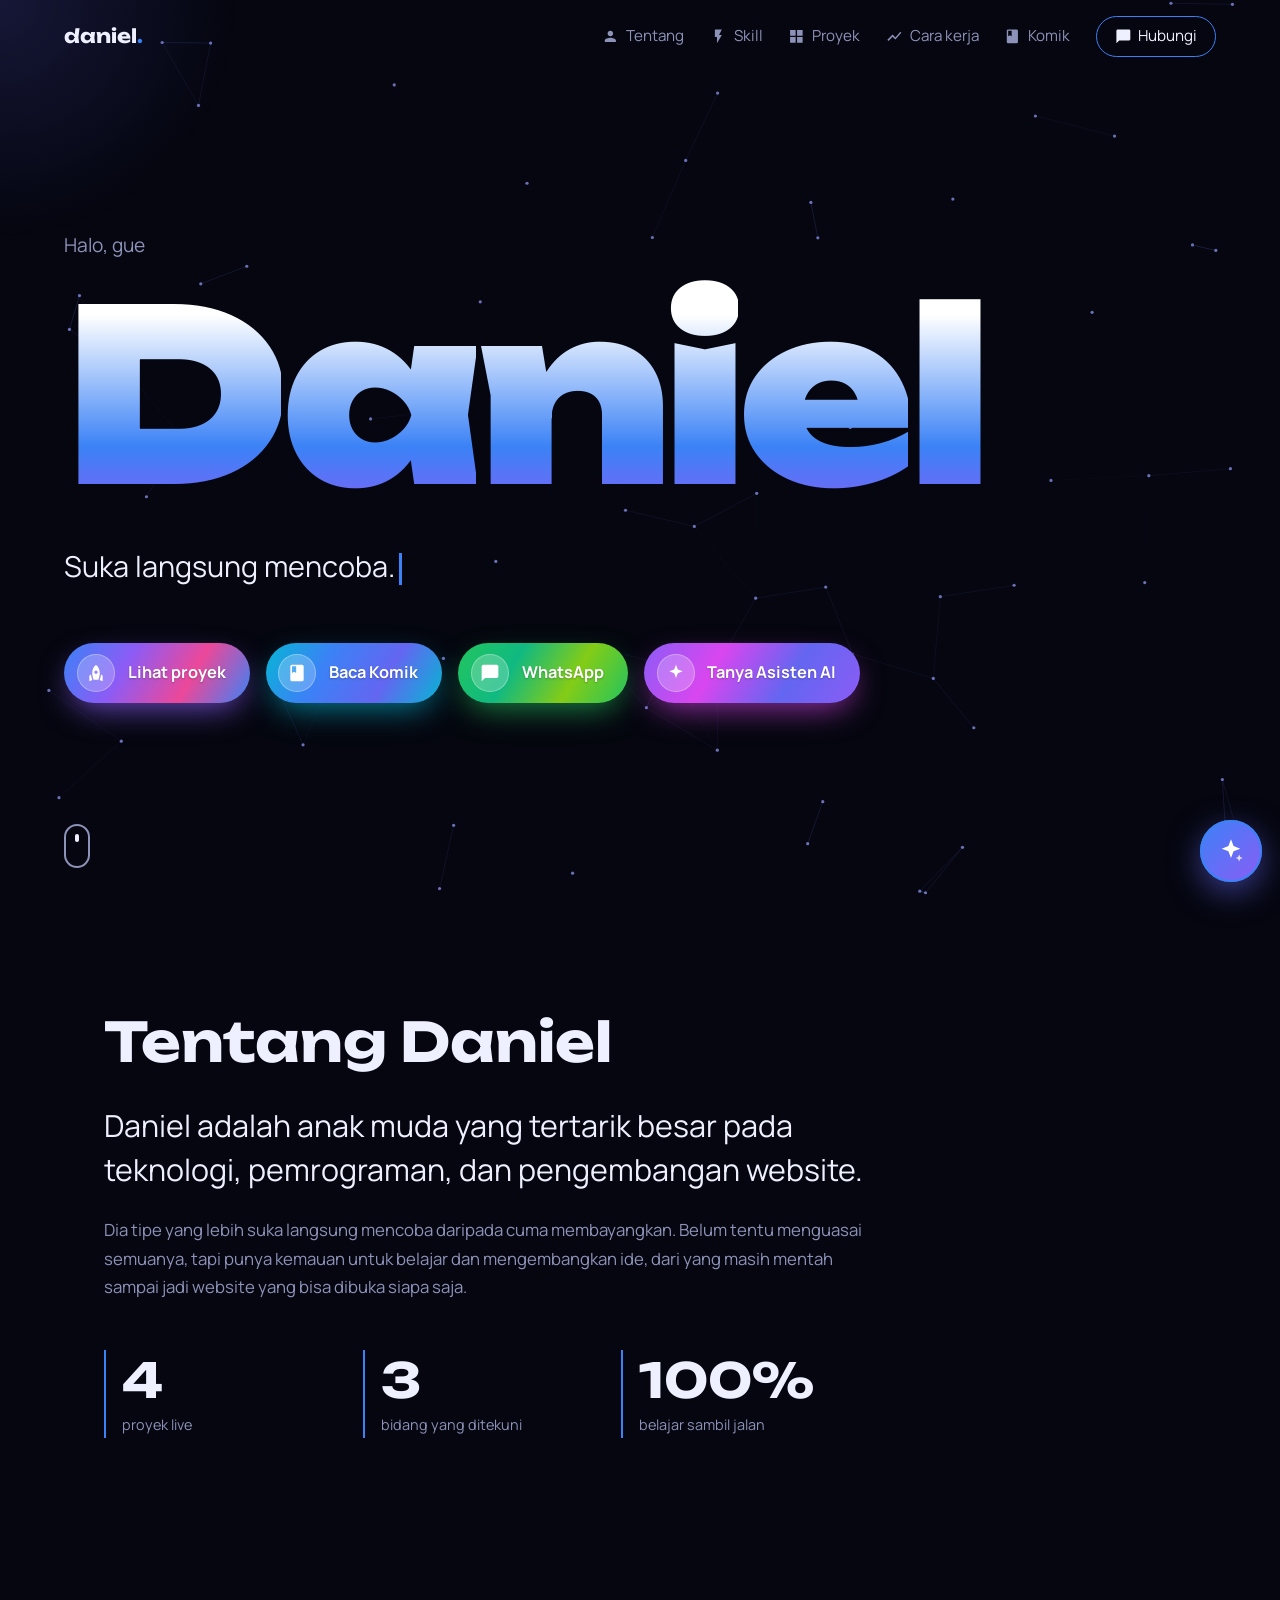
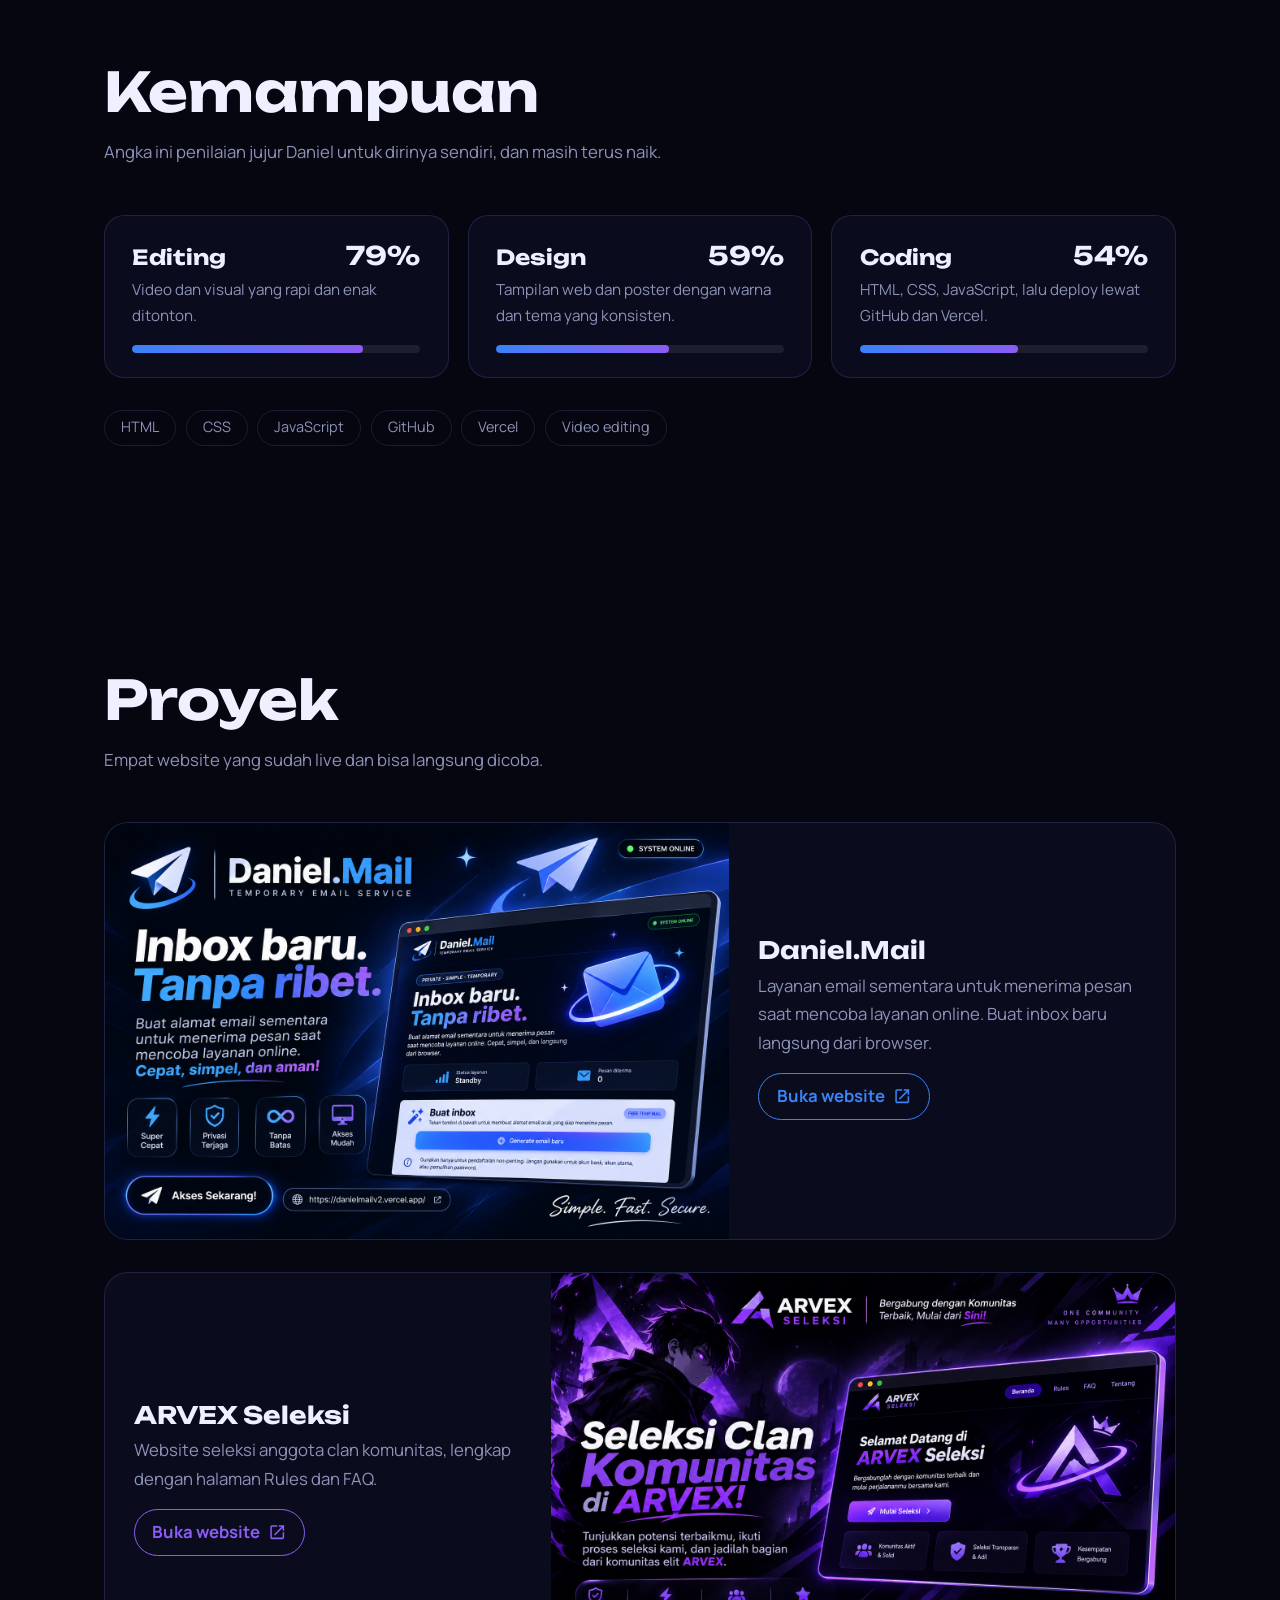
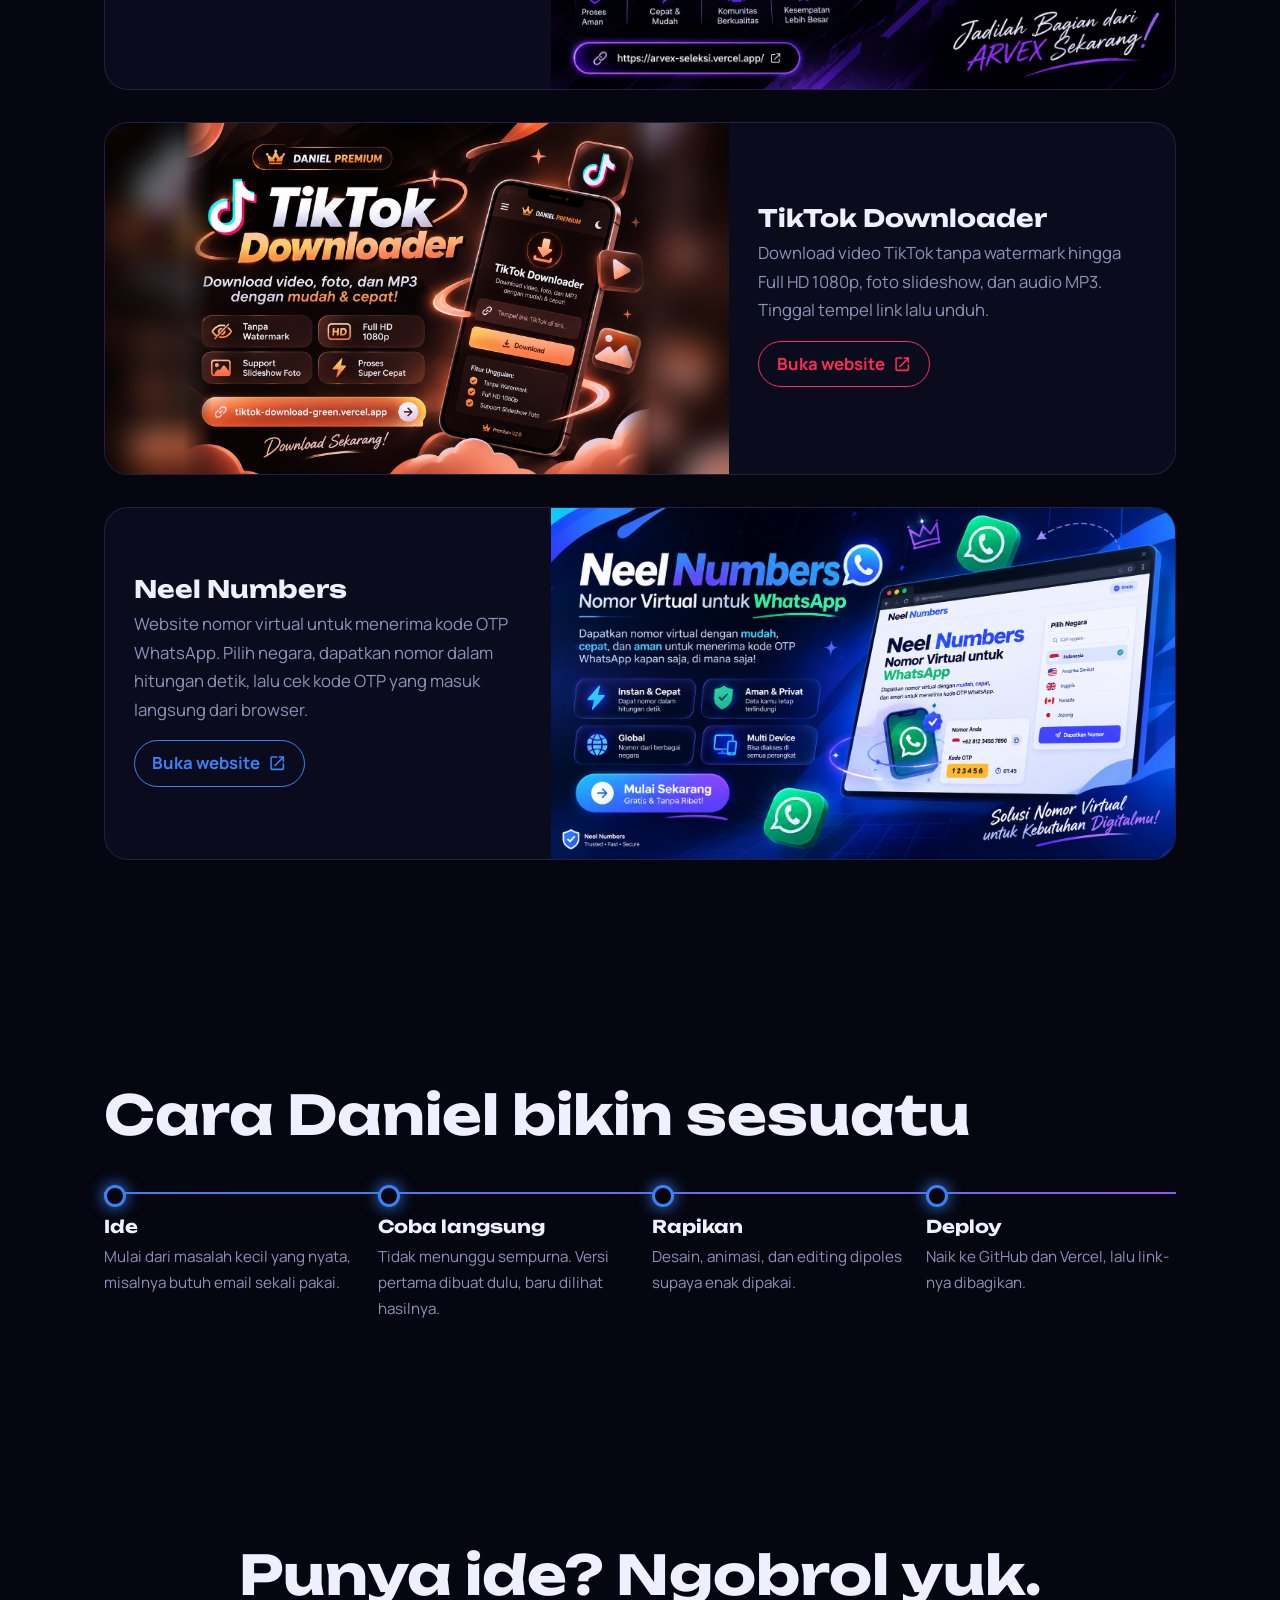
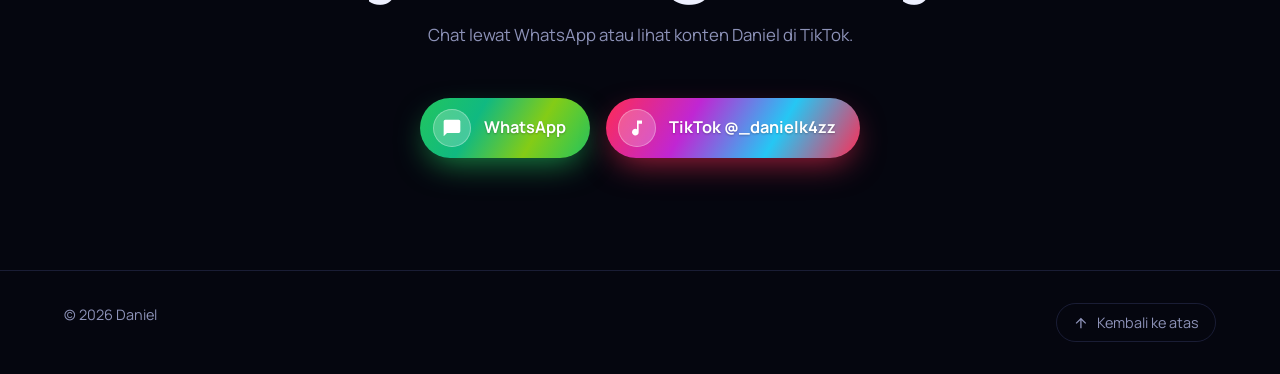
==== commit d882d33f: "Add files via upload" ====
--- a/index.html
+++ b/index.html
@@ -40,9 +40,9 @@
     <h1 class="name" aria-label="Daniel"><span>D</span><span>a</span><span>n</span><span>i</span><span>e</span><span>l</span></h1>
     <p class="typed"><span id="typed"></span><em class="caret"></em></p>
     <div class="cta">
-      <a href="#proyek" class="btn main">Lihat proyek <svg viewBox="0 0 24 24" aria-hidden="true"><path d="M12 4v13.2l5.6-5.6L19 13l-7 7-7-7 1.4-1.4 5.6 5.6V4z"/></svg></a>
-      <a href="komik.html" class="btn komik"><svg viewBox="0 0 24 24" aria-hidden="true"><path d="M18 2H6a2 2 0 0 0-2 2v16a2 2 0 0 0 2 2h12a2 2 0 0 0 2-2V4a2 2 0 0 0-2-2zM6 4h5v8l-2.5-1.5L6 12V4z"/></svg> Baca Komik</a>
-      <a href="https://wa.me/6285199384842" class="btn wa" target="_blank" rel="noopener"><svg viewBox="0 0 24 24" aria-hidden="true"><path d="M20 2H4a2 2 0 0 0-2 2v18l4-4h14a2 2 0 0 0 2-2V4a2 2 0 0 0-2-2z"/></svg> WhatsApp</a>
+      <a href="#proyek" class="btn main"><span class="bi"><svg class="ic" viewBox="0 0 24 24" aria-hidden="true"><path d="M12 2.5s4.5 2.04 4.5 10.5c0 2.49-1.04 5.57-1.6 7H9.1c-.56-1.43-1.6-4.51-1.6-7C7.5 4.54 12 2.5 12 2.5zm2 8.5c0-1.1-.9-2-2-2s-2 .9-2 2 .9 2 2 2 2-.9 2-2zm-6.31 9.52c-.48-1.23-1.52-4.17-1.67-6.87l-1.13.75c-.56.38-.89 1-.89 1.67V22l3.69-1.48zM20 22v-5.93c0-.67-.33-1.29-.89-1.66l-1.13-.75c-.15 2.69-1.2 5.64-1.67 6.87L20 22z"/></svg></span> Lihat proyek</a>
+      <a href="komik.html" class="btn komik"><span class="bi"><svg viewBox="0 0 24 24" aria-hidden="true"><path d="M18 2H6a2 2 0 0 0-2 2v16a2 2 0 0 0 2 2h12a2 2 0 0 0 2-2V4a2 2 0 0 0-2-2zM6 4h5v8l-2.5-1.5L6 12V4z"/></svg></span> Baca Komik</a>
+      <a href="https://wa.me/6285199384842" class="btn wa" target="_blank" rel="noopener"><span class="bi"><svg viewBox="0 0 24 24" aria-hidden="true"><path d="M20 2H4a2 2 0 0 0-2 2v18l4-4h14a2 2 0 0 0 2-2V4a2 2 0 0 0-2-2z"/></svg></span> WhatsApp</a>
     </div>
     <a href="#tentang" class="scroll" aria-label="Gulir ke bawah"><i></i></a>
   </section>
@@ -108,8 +108,8 @@
     <h2 class="rv">Punya ide? Ngobrol yuk.</h2>
     <p class="sub rv">Chat lewat WhatsApp atau lihat konten Daniel di TikTok.</p>
     <div class="cta rv">
-      <a href="https://wa.me/6285199384842" class="btn wa" target="_blank" rel="noopener"><svg viewBox="0 0 24 24" aria-hidden="true"><path d="M20 2H4a2 2 0 0 0-2 2v18l4-4h14a2 2 0 0 0 2-2V4a2 2 0 0 0-2-2z"/></svg> WhatsApp</a>
-      <a href="https://www.tiktok.com/@_danielk4zz?_r=1&_t=ZS-9B2mrF50w68" class="btn tt" target="_blank" rel="noopener"><svg viewBox="0 0 24 24" aria-hidden="true"><path d="M12 3v10.55A4 4 0 1 0 14 17V7h4V3h-6z"/></svg> TikTok @_danielk4zz</a>
+      <a href="https://wa.me/6285199384842" class="btn wa" target="_blank" rel="noopener"><span class="bi"><svg viewBox="0 0 24 24" aria-hidden="true"><path d="M20 2H4a2 2 0 0 0-2 2v18l4-4h14a2 2 0 0 0 2-2V4a2 2 0 0 0-2-2z"/></svg></span> WhatsApp</a>
+      <a href="https://www.tiktok.com/@_danielk4zz?_r=1&_t=ZS-9B2mrF50w68" class="btn tt" target="_blank" rel="noopener"><span class="bi"><svg viewBox="0 0 24 24" aria-hidden="true"><path d="M12 3v10.55A4 4 0 1 0 14 17V7h4V3h-6z"/></svg></span> TikTok @_danielk4zz</a>
     </div>
   </section>
 </main>
--- a/style.css
+++ b/style.css
@@ -148,3 +148,26 @@
 .btn.ai:hover svg{transform:rotate(180deg) scale(1.25)}
 .rip{position:absolute;border-radius:50%;pointer-events:none;background:rgba(255,255,255,.35);transform:scale(0);animation:rip .65s ease-out forwards}
 @keyframes rip{to{transform:scale(3.5);opacity:0}}
+
+/* tombol versi vivid: ikon dalam bubble, gradasi animasi, glow */
+.btn{min-height:58px;padding:.7rem 1.5rem .7rem .8rem;gap:.8rem;font-size:1.02rem;color:#fff;border:0;white-space:nowrap;text-shadow:0 1px 2px rgba(0,0,0,.25);background-size:200% 100%;animation:flow 7s linear infinite}
+@keyframes flow{to{background-position:200% 0}}
+.btn .bi{display:grid;place-items:center;width:38px;height:38px;border-radius:50%;background:rgba(255,255,255,.22);box-shadow:inset 0 0 0 1px rgba(255,255,255,.3);flex:none;transition:transform .4s cubic-bezier(.3,1.6,.5,1),background .3s}
+.btn .bi svg{width:20px;height:20px}
+.btn:hover .bi{background:rgba(255,255,255,.36);transform:scale(1.14) rotate(-10deg)}
+.btn:hover svg{transform:none!important}
+.btn.main svg{animation:none}
+.btn.main .bi svg{animation:rocket 1.8s ease-in-out infinite}
+@keyframes rocket{50%{transform:translate(2px,-3px)}}
+.btn.main{background-image:linear-gradient(120deg,#3b82f6,#8b5cf6,#ec4899,#3b82f6);box-shadow:0 12px 32px -8px rgba(139,92,246,.8)}
+.btn.komik{background-image:linear-gradient(120deg,#06b6d4,#3b82f6,#6366f1,#06b6d4);box-shadow:0 12px 32px -8px rgba(6,182,212,.7)}
+.btn.wa{background-image:linear-gradient(120deg,#22c55e,#10b981,#84cc16,#22c55e);box-shadow:0 12px 32px -8px rgba(34,197,94,.7)}
+.btn.tt{background-image:linear-gradient(120deg,#fe2c55,#c026d3,#25c7f4,#fe2c55);box-shadow:0 12px 32px -8px rgba(254,44,85,.65)}
+.btn.ai{background-image:linear-gradient(120deg,#8b5cf6,#d946ef,#6366f1,#8b5cf6);box-shadow:0 12px 32px -8px rgba(217,70,239,.7);animation:flow 7s linear infinite,aiGlow 2.4s ease-in-out infinite alternate}
+@keyframes aiGlow{to{box-shadow:0 14px 42px -4px rgba(217,70,239,.95)}}
+.btn:hover{filter:brightness(1.1) saturate(1.1)}
+.btn.main:hover{box-shadow:0 16px 44px -6px rgba(139,92,246,.95)}
+.btn.komik:hover{box-shadow:0 16px 44px -6px rgba(6,182,212,.9)}
+.btn.wa:hover{box-shadow:0 16px 44px -6px rgba(34,197,94,.9)}
+.btn.tt:hover{box-shadow:0 16px 44px -6px rgba(254,44,85,.85)}
+@media(max-width:600px){.hero .cta .btn{padding:.6rem .7rem .6rem .6rem;gap:.55rem;font-size:.93rem}.hero .cta .btn .bi{width:32px;height:32px}.hero .cta .btn .bi svg{width:17px;height:17px}}
